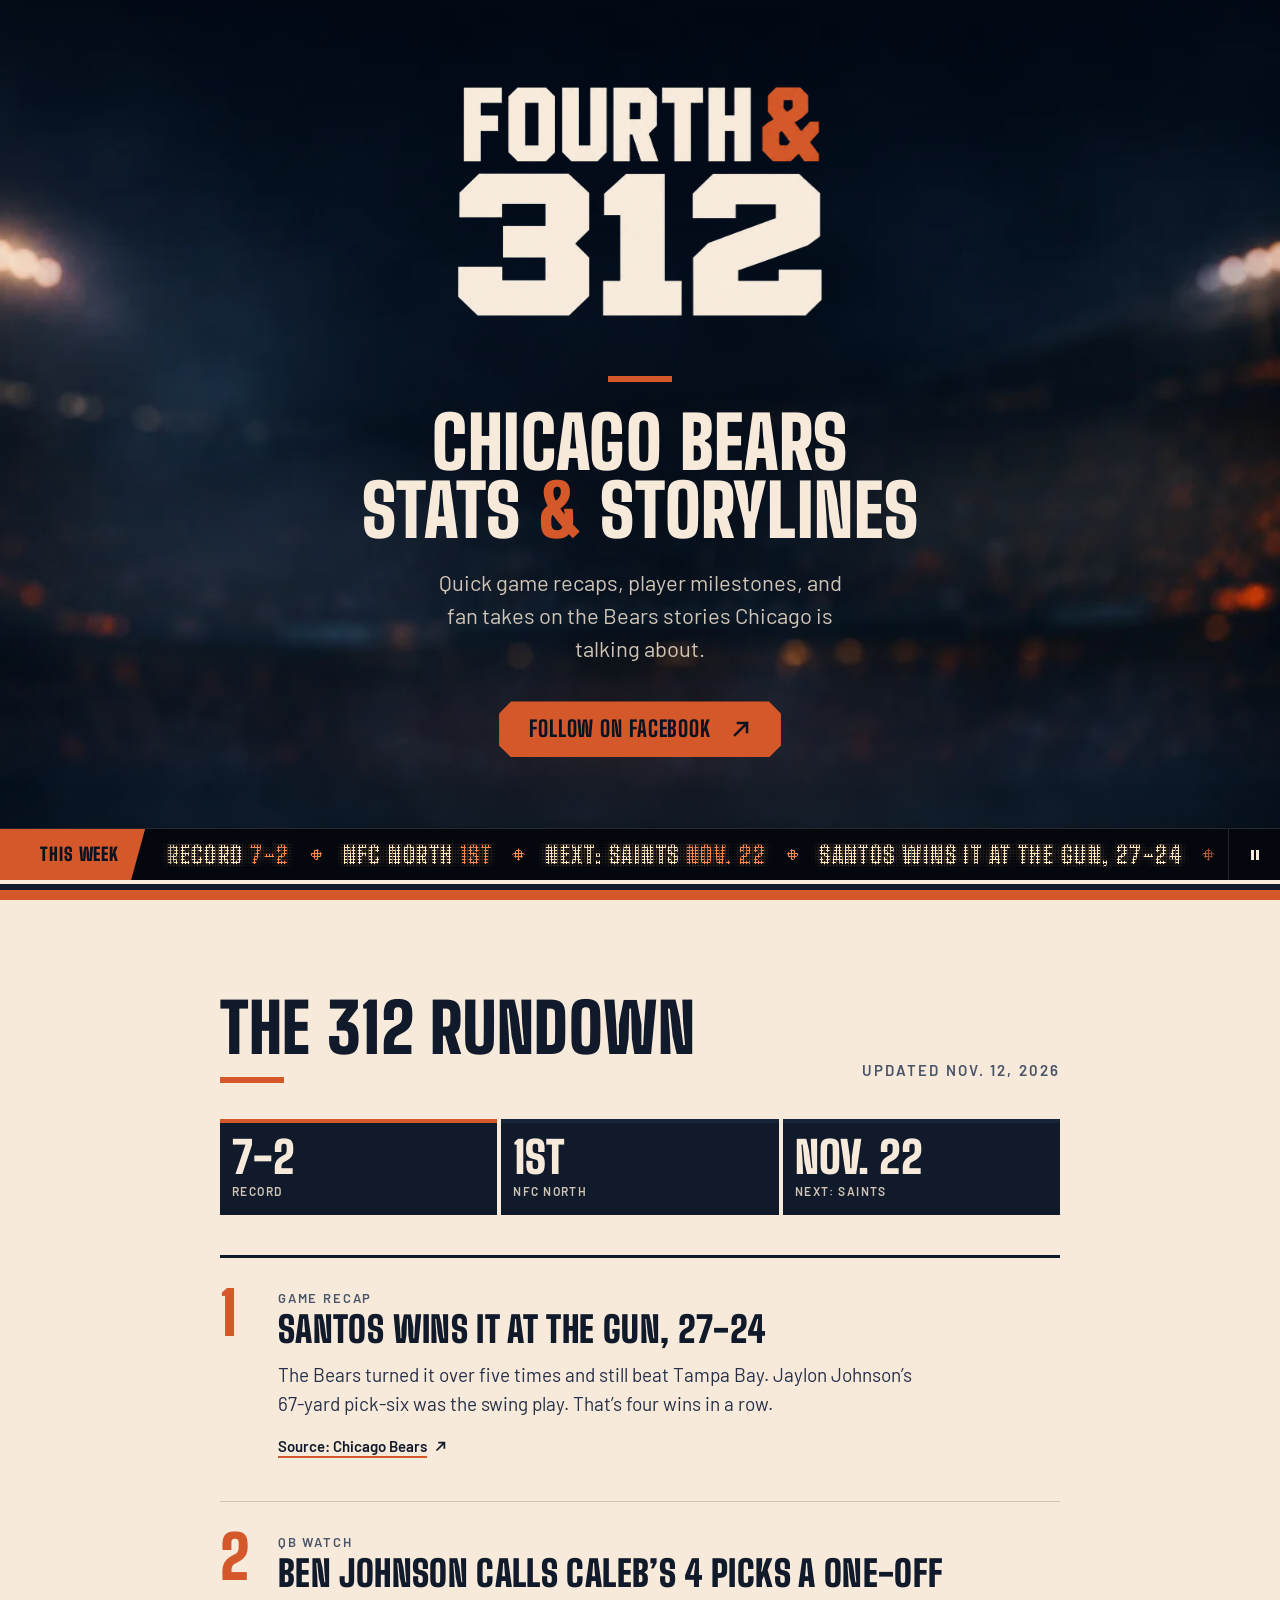
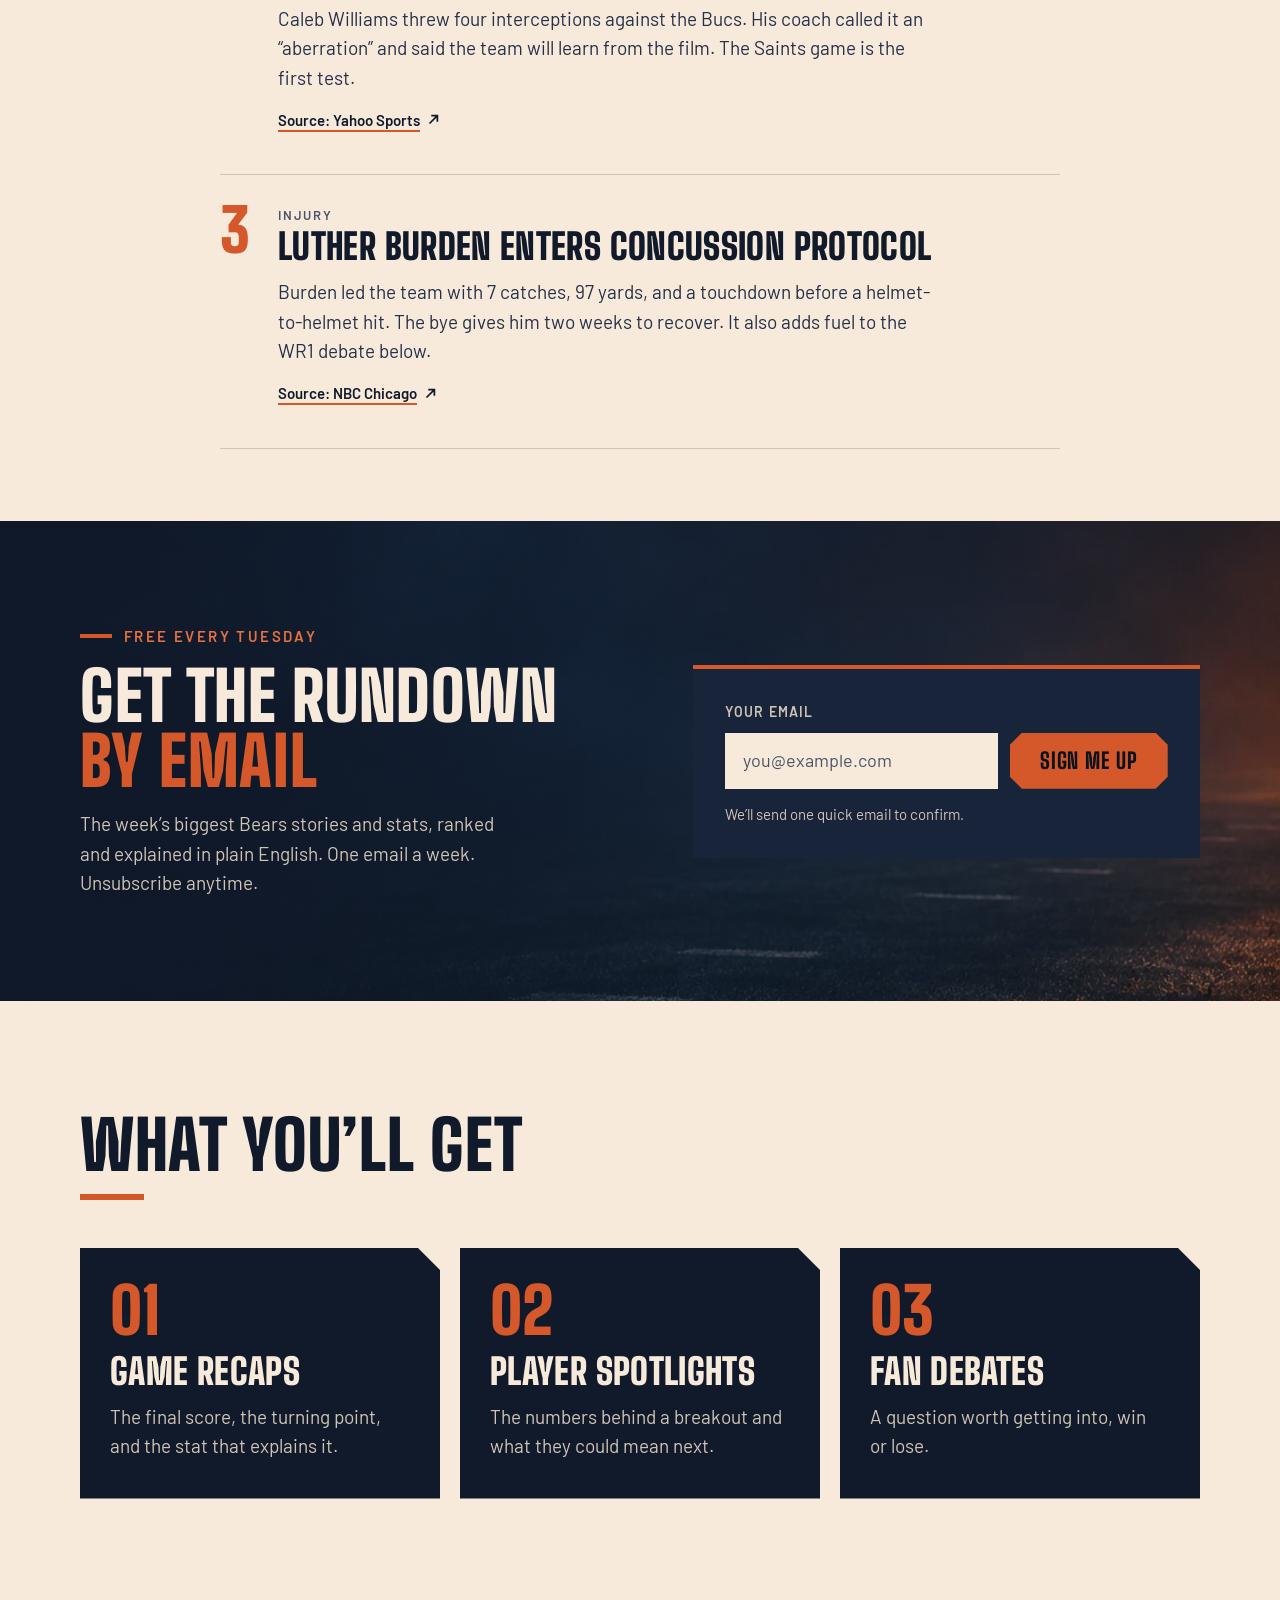
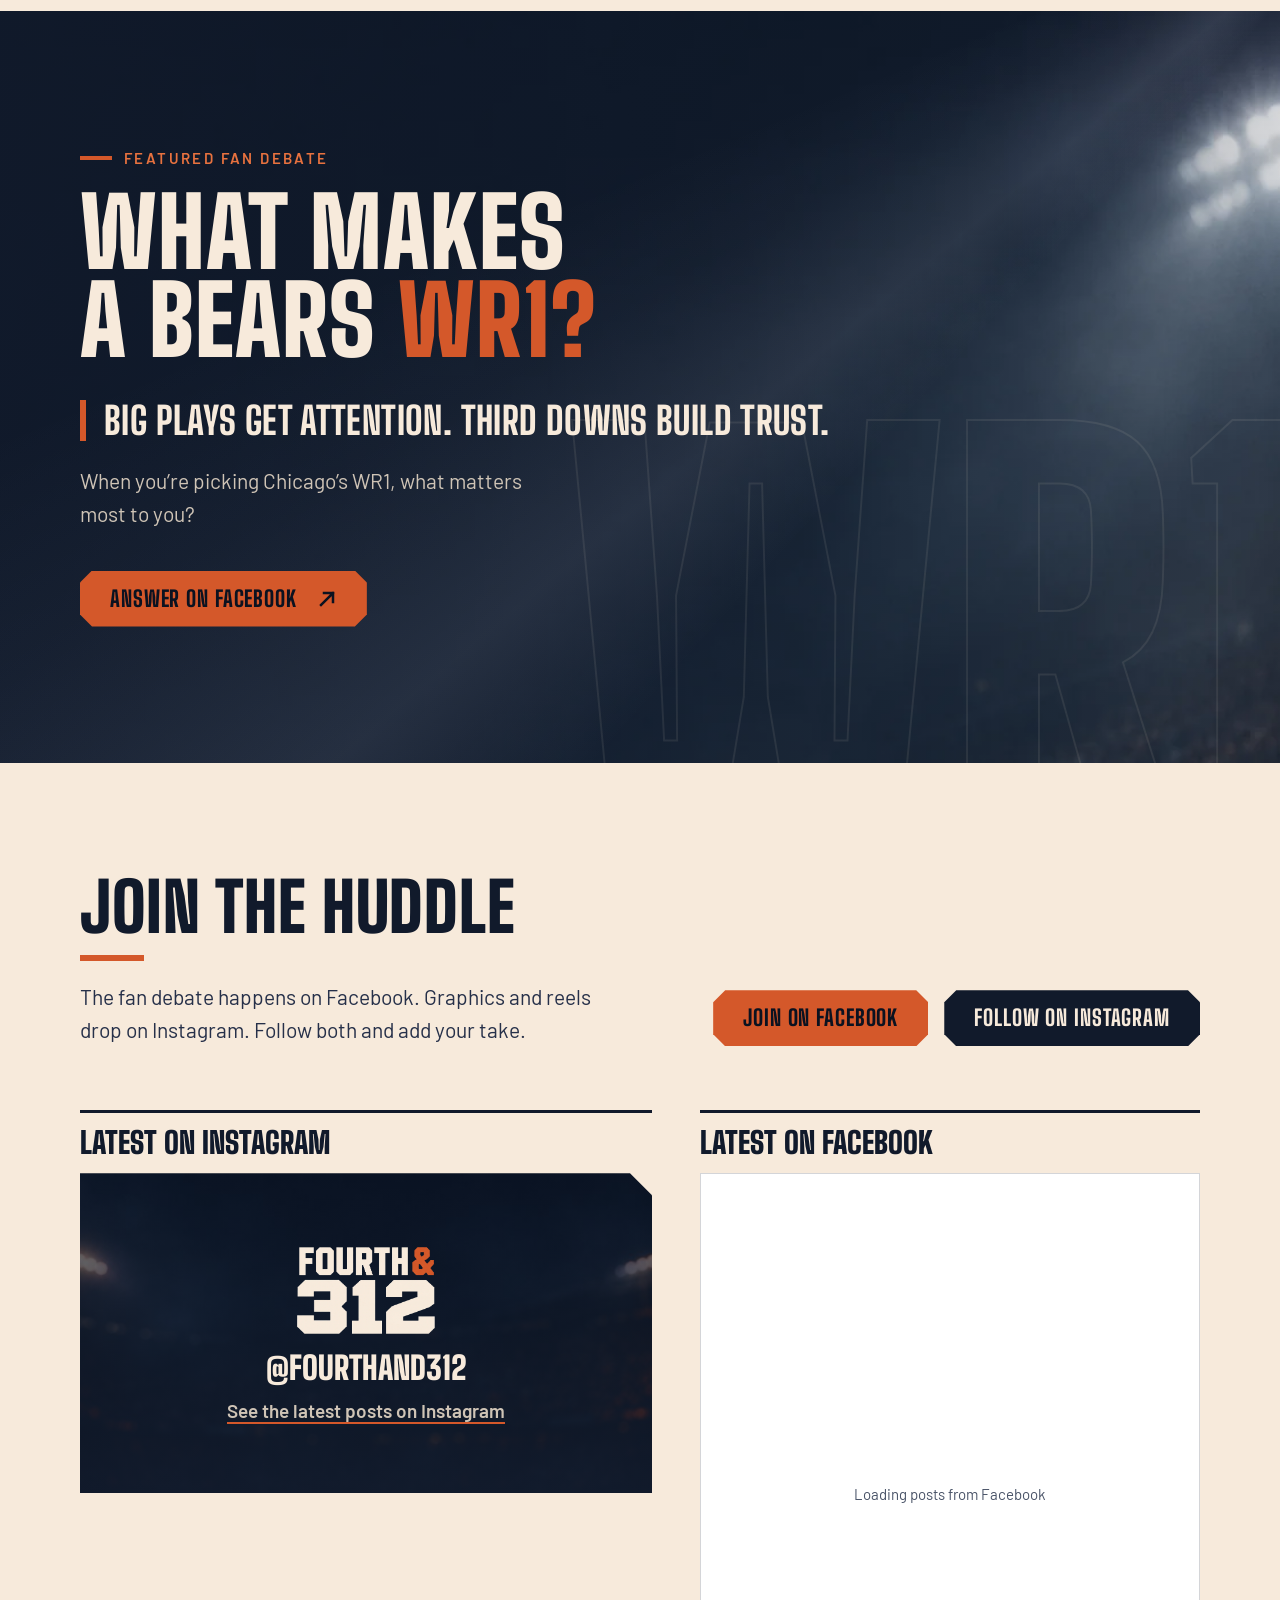
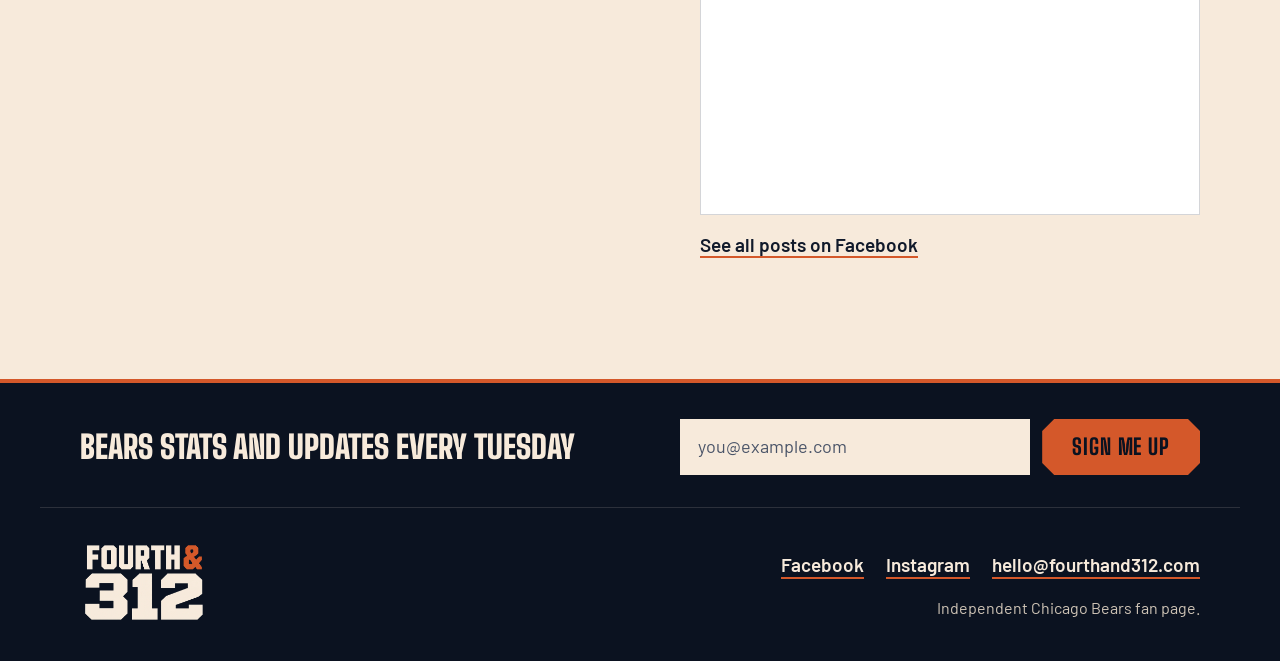
==== site/index.html @ c5ab58d0 "Connect both signup forms to the Kit form (10194527) Co-Authored-By: Claude Opus 5.5 <noreply@anthro" ====
<!doctype html>
<html lang="en">
<head>
  <meta charset="utf-8">
  <meta name="viewport" content="width=device-width, initial-scale=1">
  <title>Fourth &amp; 312 | Chicago Bears Stats &amp; Storylines</title>
  <meta name="description" content="Quick game recaps, player milestones, and fan takes on the Bears stories Chicago is talking about.">
  <link rel="canonical" href="https://fourthand312.com/">
  <meta name="theme-color" content="#111A2B">

  <!-- Open Graph -->
  <meta property="og:type" content="website">
  <meta property="og:site_name" content="Fourth &amp; 312">
  <meta property="og:locale" content="en_US">
  <meta property="og:url" content="https://fourthand312.com/">
  <meta property="og:title" content="Fourth &amp; 312 | Chicago Bears Stats &amp; Storylines">
  <meta property="og:description" content="Quick game recaps, player milestones, and fan takes on the Bears stories Chicago is talking about.">
  <meta property="og:image" content="https://fourthand312.com/assets/social-preview.jpg">
  <meta property="og:image:secure_url" content="https://fourthand312.com/assets/social-preview.jpg">
  <meta property="og:image:type" content="image/jpeg">
  <meta property="og:image:width" content="1200">
  <meta property="og:image:height" content="630">
  <meta property="og:image:alt" content="Fourth &amp; 312 logo above the headline Chicago Bears Stats &amp; Storylines, with the Chicago skyline and a lit stadium at night">

  <!-- Large social card -->
  <meta name="twitter:card" content="summary_large_image">
  <meta name="twitter:title" content="Fourth &amp; 312 | Chicago Bears Stats &amp; Storylines">
  <meta name="twitter:description" content="Quick game recaps, player milestones, and fan takes on the Bears stories Chicago is talking about.">
  <meta name="twitter:image" content="https://fourthand312.com/assets/social-preview.jpg">
  <meta name="twitter:image:alt" content="Fourth &amp; 312 logo above the headline Chicago Bears Stats &amp; Storylines, with the Chicago skyline and a lit stadium at night">

  <!-- Icons -->
  <link rel="icon" href="favicon.ico" sizes="16x16 32x32 48x48">
  <link rel="icon" type="image/png" sizes="32x32" href="assets/icons/icon-32.png">
  <link rel="icon" type="image/png" sizes="192x192" href="assets/icons/icon-192.png">
  <link rel="apple-touch-icon" sizes="180x180" href="assets/icons/icon-180.png">
  <link rel="manifest" href="site.webmanifest">

  <link rel="preload" href="assets/fonts/big-shoulders-display-latin-900-normal.woff2" as="font" type="font/woff2" crossorigin>
  <link rel="preload" href="assets/fonts/barlow-latin-400-normal.woff2" as="font" type="font/woff2" crossorigin>
  <link rel="preload" href="assets/bg/stadium-lights-1122.webp" as="image" type="image/webp" media="(min-aspect-ratio: 1/1)">
  <link rel="preload" href="assets/bg/stadium-lights-800.webp" as="image" type="image/webp" media="(max-aspect-ratio: 1/1)">
  <link rel="stylesheet" href="styles.css">
  <script src="site.js" defer></script>
</head>
<body>
  <a class="skip-link" href="#main">Skip to content</a>

  <main id="main">
    <!-- HERO -->
    <section class="hero" aria-labelledby="hero-title">
      <div class="hero__field" aria-hidden="true"></div>
      <div class="hero__haze" aria-hidden="true"></div>
      <div class="hero__inner">
        <picture class="hero__logo">
          <source srcset="assets/fourth-and-312-logo.webp" type="image/webp">
          <img src="assets/fourth-and-312-logo.png" width="1001" height="660" alt="Fourth &amp; 312" fetchpriority="high" decoding="async">
        </picture>

        <h1 id="hero-title" class="hero__title">
          <span class="line">Chicago Bears</span>
          <span class="line">Stats <span class="amp">&amp;</span> Storylines</span>
        </h1>
        <p class="hero__lede">Quick game recaps, player milestones, and fan takes on the Bears stories Chicago is talking about.</p>

        <div class="hero__actions">
          <a class="btn btn--primary" href="https://www.facebook.com/profile.php?id=61596199782213" target="_blank" rel="noopener noreferrer">
            Follow on Facebook<span class="sr-only"> (opens in a new tab)</span>
            <svg class="btn__icon" viewBox="0 0 20 20" aria-hidden="true" focusable="false"><path d="M7 4h9v9M16 4 4 16" fill="none" stroke="currentColor" stroke-width="2.5" stroke-linecap="square"/></svg>
          </a>
        </div>
      </div>

      <!-- Ribbon board: site.js fills it from the Rundown below, so it updates itself each week -->
      <div class="ribbon" hidden>
        <a class="ribbon__tag" href="#rundown">This week</a>
        <div class="ribbon__viewport" aria-hidden="true"><div class="ribbon__track"></div></div>
        <button class="ribbon__toggle" type="button" aria-pressed="false">
          <span class="sr-only">Pause the ticker</span>
          <svg class="ribbon__icon ribbon__icon--pause" viewBox="0 0 16 16" aria-hidden="true" focusable="false"><path d="M4 3h3v10H4zM9 3h3v10H9z" fill="currentColor"/></svg>
          <svg class="ribbon__icon ribbon__icon--play" viewBox="0 0 16 16" aria-hidden="true" focusable="false"><path d="M4 2.5v11l9-5.5z" fill="currentColor"/></svg>
        </button>
      </div>
      <div class="stripes" aria-hidden="true"><span></span><span></span><span></span></div>
    </section>

    <!-- THE 312 RUNDOWN: replaced weekly between these markers. Format and rules: RUNDOWN.md -->
    <!-- RUNDOWN:START -->
    <section class="rundown" id="rundown" aria-labelledby="rundown-title">
      <div class="wrap rundown__inner">
        <div class="rundown__head">
          <h2 id="rundown-title" class="section-title">The 312 Rundown</h2>
          <p class="rundown__date">Updated <time datetime="2026-11-12">Nov. 12, 2026</time></p>
        </div>

        <ul class="scoreboard" role="list" aria-label="Where the Bears stand">
          <li><span class="scoreboard__label">Record</span><span class="scoreboard__value">7-2</span></li>
          <li><span class="scoreboard__label">NFC North</span><span class="scoreboard__value">1st</span></li>
          <li><span class="scoreboard__label">Next: Saints</span><span class="scoreboard__value">Nov. 22</span></li>
        </ul>

        <ol class="stories" role="list">
          <li class="story">
            <p class="story__tag">Game recap</p>
            <h3 class="story__title">Santos wins it at the gun, 27-24</h3>
            <p class="story__text">The Bears turned it over five times and still beat Tampa Bay. Jaylon Johnson’s 67-yard pick-six was the swing play. That’s four wins in a row.</p>
            <a class="story__source" href="https://www.chicagobears.com/news/bears-hold-off-late-rally-to-edge-buccaneers-extend-winning-streak-to-four-game-recap" target="_blank" rel="noopener noreferrer">Source: Chicago Bears<span class="sr-only"> (opens in a new tab)</span><svg viewBox="0 0 16 16" aria-hidden="true" focusable="false"><path d="M6 3h7v7M13 3 4 12" fill="none" stroke="currentColor" stroke-width="2"/></svg></a>
          </li>
          <li class="story">
            <p class="story__tag">QB watch</p>
            <h3 class="story__title">Ben Johnson calls Caleb’s 4 picks a one-off</h3>
            <p class="story__text">Caleb Williams threw four interceptions against the Bucs. His coach called it an “aberration” and said the team will learn from the film. The Saints game is the first test.</p>
            <a class="story__source" href="https://sports.yahoo.com/articles/ben-johnson-simple-explanation-caleb-230004678.html" target="_blank" rel="noopener noreferrer">Source: Yahoo Sports<span class="sr-only"> (opens in a new tab)</span><svg viewBox="0 0 16 16" aria-hidden="true" focusable="false"><path d="M6 3h7v7M13 3 4 12" fill="none" stroke="currentColor" stroke-width="2"/></svg></a>
          </li>
          <li class="story">
            <p class="story__tag">Injury</p>
            <h3 class="story__title">Luther Burden enters concussion protocol</h3>
            <p class="story__text">Burden led the team with 7 catches, 97 yards, and a touchdown before a helmet-to-helmet hit. The bye gives him two weeks to recover. It also adds fuel to the WR1 debate below.</p>
            <a class="story__source" href="https://www.nbcchicago.com/news/local/luther-burden-injured-on-brutal-hit-in-sundays-bears-vs-buccaneers-game/4014081/" target="_blank" rel="noopener noreferrer">Source: NBC Chicago<span class="sr-only"> (opens in a new tab)</span><svg viewBox="0 0 16 16" aria-hidden="true" focusable="false"><path d="M6 3h7v7M13 3 4 12" fill="none" stroke="currentColor" stroke-width="2"/></svg></a>
          </li>
        </ol>
      </div>
    </section>
    <!-- RUNDOWN:END -->

    <!-- EMAIL SIGNUP -->
    <section class="signup" id="signup" aria-labelledby="signup-title">
      <div class="wrap signup__inner">
        <div class="signup__copy">
          <p class="eyebrow">Free every Tuesday</p>
          <h2 id="signup-title" class="signup__title">Get the Rundown <span class="accent">by email</span></h2>
          <p class="signup__text">The week’s biggest Bears stories and stats, ranked and explained in plain English. One email a week. Unsubscribe anytime.</p>
        </div>
        <div class="signup__form" id="signup-form">
          <!-- Posts to the Kit form. Kit sends a confirm email, then sends people to /thanks/. -->
          <form class="signup-form" action="https://app.kit.com/forms/10194527/subscriptions" method="post">
            <label class="signup-form__label" for="signup-email">Your email</label>
            <div class="signup-form__row">
              <input class="signup-form__input" id="signup-email" type="email" name="email_address" autocomplete="email" placeholder="you@example.com" required>
              <button class="btn signup-form__btn" type="submit">Sign me up</button>
            </div>
            <p class="signup-form__note">We’ll send one quick email to confirm.</p>
          </form>
        </div>
      </div>
    </section>

    <!-- WHAT YOU'LL GET -->
    <section class="coverage" aria-labelledby="coverage-title">
      <div class="wrap">
        <h2 id="coverage-title" class="section-title">What you’ll get</h2>

        <ol class="cards" role="list">
          <li class="card">
            <span class="card__num" aria-hidden="true">01</span>
            <h3 class="card__title">Game recaps</h3>
            <p class="card__text">The final score, the turning point, and the stat that explains it.</p>
          </li>
          <li class="card">
            <span class="card__num" aria-hidden="true">02</span>
            <h3 class="card__title">Player spotlights</h3>
            <p class="card__text">The numbers behind a breakout and what they could mean next.</p>
          </li>
          <li class="card">
            <span class="card__num" aria-hidden="true">03</span>
            <h3 class="card__title">Fan debates</h3>
            <p class="card__text">A question worth getting into, win or lose.</p>
          </li>
        </ol>
      </div>
    </section>

    <!-- FEATURED FAN DEBATE -->
    <section class="debate" id="debate" aria-labelledby="debate-title">
      <span class="debate__ghost" aria-hidden="true">WR1</span>
      <div class="wrap debate__inner">
        <p class="eyebrow">Featured fan debate</p>
        <h2 id="debate-title" class="debate__title">What makes a Bears <span class="accent">WR1?</span></h2>
        <p class="debate__lead">Big plays get attention. Third downs build trust.</p>
        <p class="debate__question">When you’re picking Chicago’s WR1, what matters most to you?</p>
        <div class="debate__actions">
          <a class="btn btn--primary" href="https://www.facebook.com/profile.php?id=61596199782213" target="_blank" rel="noopener noreferrer">
            Answer on Facebook<span class="sr-only"> (opens in a new tab)</span>
            <svg class="btn__icon" viewBox="0 0 20 20" aria-hidden="true" focusable="false"><path d="M7 4h9v9M16 4 4 16" fill="none" stroke="currentColor" stroke-width="2.5" stroke-linecap="square"/></svg>
          </a>
        </div>
      </div>
    </section>

    <!-- JOIN THE HUDDLE: live Facebook and Instagram posts -->
    <section class="huddle" id="huddle" aria-labelledby="huddle-title">
      <div class="wrap">
        <div class="huddle__head">
          <h2 id="huddle-title" class="section-title">Join the huddle</h2>
          <p class="huddle__text">The fan debate happens on Facebook. Graphics and reels drop on Instagram. Follow both and add your take.</p>
          <div class="huddle__actions">
            <a class="btn btn--primary" href="https://www.facebook.com/profile.php?id=61596199782213" target="_blank" rel="noopener noreferrer">Join on Facebook<span class="sr-only"> (opens in a new tab)</span></a>
            <a class="btn btn--navy" href="https://www.instagram.com/fourthand312/" target="_blank" rel="noopener noreferrer">Follow on Instagram<span class="sr-only"> (opens in a new tab)</span></a>
          </div>
        </div>

        <div class="huddle__feeds">
          <div class="feed feed--ig">
            <h3 class="feed__title">Latest on Instagram</h3>
            <!-- To show posts: paste the Behold JSON feed URL into data-feed (behold.so, free plan) -->
            <div class="ig" data-feed="">
              <ul class="ig__grid" role="list" hidden></ul>
              <a class="ig__fallback" href="https://www.instagram.com/fourthand312/" target="_blank" rel="noopener noreferrer">
                <picture>
                  <source srcset="assets/fourth-and-312-logo.webp" type="image/webp">
                  <img src="assets/fourth-and-312-logo.png" width="1001" height="660" alt="" loading="lazy" decoding="async">
                </picture>
                <span class="ig__handle">@fourthand312</span>
                <span class="ig__cta">See the latest posts on Instagram<span class="sr-only"> (opens in a new tab)</span></span>
              </a>
            </div>
          </div>

          <div class="feed feed--fb">
            <h3 class="feed__title">Latest on Facebook</h3>
            <div class="fb" data-page="https://www.facebook.com/profile.php?id=61596199782213"></div>
            <a class="feed__link" href="https://www.facebook.com/profile.php?id=61596199782213" target="_blank" rel="noopener noreferrer">See all posts on Facebook<span class="sr-only"> (opens in a new tab)</span></a>
          </div>
        </div>
      </div>
    </section>
  </main>

  <footer class="footer">
    <!-- Second signup for people who read to the end. Same Kit form as the one under the Rundown. -->
    <div class="wrap footer__signup">
      <p class="footer__signup-title" id="footer-signup-title">Bears stats and updates every Tuesday</p>
      <div class="footer__form">
        <form class="signup-form" action="https://app.kit.com/forms/10194527/subscriptions" method="post" aria-labelledby="footer-signup-title">
          <label class="sr-only" for="footer-email">Your email</label>
          <div class="signup-form__row">
            <input class="signup-form__input" id="footer-email" type="email" name="email_address" autocomplete="email" placeholder="you@example.com" required>
            <button class="btn signup-form__btn" type="submit">Sign me up</button>
          </div>
        </form>
      </div>
    </div>
    <div class="wrap footer__inner">
      <picture class="footer__logo">
        <source srcset="assets/fourth-and-312-logo.webp" type="image/webp">
        <img src="assets/fourth-and-312-logo.png" width="1001" height="660" alt="Fourth &amp; 312" loading="lazy" decoding="async">
      </picture>
      <div class="footer__meta">
        <ul class="footer__links" role="list" aria-label="Find Fourth &amp; 312">
          <li><a href="https://www.facebook.com/profile.php?id=61596199782213" target="_blank" rel="noopener noreferrer">Facebook<span class="sr-only"> (opens in a new tab)</span></a></li>
          <li><a href="https://www.instagram.com/fourthand312/" target="_blank" rel="noopener noreferrer">Instagram<span class="sr-only"> (opens in a new tab)</span></a></li>
          <li><a href="mailto:hello@fourthand312.com">hello@fourthand312.com</a></li>
        </ul>
        <p class="footer__text">Independent Chicago Bears fan page.</p>
      </div>
    </div>
  </footer>
</body>
</html>
---- site/styles.css ----
/* Fourth & 312 | Chicago Bears Stats & Storylines
   Palette sampled from the logo artwork:
   navy #111A2B · cream #F7EADB · burnt orange #D4582A */

/* ---------- Fonts (self-hosted, SIL Open Font License) ---------- */
@font-face {
  font-family: "Big Shoulders Display";
  src: url("assets/fonts/big-shoulders-display-latin-800-normal.woff2") format("woff2");
  font-weight: 800;
  font-style: normal;
  font-display: swap;
}
@font-face {
  font-family: "Big Shoulders Display";
  src: url("assets/fonts/big-shoulders-display-latin-900-normal.woff2") format("woff2");
  font-weight: 900;
  font-style: normal;
  font-display: swap;
}
@font-face {
  font-family: "Barlow";
  src: url("assets/fonts/barlow-latin-400-normal.woff2") format("woff2");
  font-weight: 400;
  font-style: normal;
  font-display: swap;
}
@font-face {
  font-family: "Barlow";
  src: url("assets/fonts/barlow-latin-600-normal.woff2") format("woff2");
  font-weight: 600;
  font-style: normal;
  font-display: swap;
}

/* ---------- Tokens ---------- */
:root {
  --navy: #111A2B;
  --navy-deep: #0B1220;
  --navy-raised: #18243A;
  --cream: #F7EADB;
  --cream-muted: #CFC4B6;
  --orange: #D4582A;
  --orange-hover: #E2662F;
  --orange-text: #E8723F; /* brighter tint for small text on navy (AA contrast) */
  --orange-deep: #A94418; /* darker shade for hover text on cream */
  --cream-deep: #EEDDC8;
  --navy-soft: #4A5468;   /* small labels on cream */
  --navy-text: #263049;   /* body text on cream */
  --rule: rgba(17, 26, 43, 0.18);
  --night: #030914;       /* sky in the stadium photo */

  --display: "Big Shoulders Display", "Arial Narrow", "Roboto Condensed", Impact, sans-serif;
  --body: "Barlow", "Helvetica Neue", Arial, sans-serif;

  --gutter: clamp(20px, 5vw, 40px);
  --max: 1120px;
  --chamfer: 12px;
}

/* ---------- Base ---------- */
*,
*::before,
*::after { box-sizing: border-box; }

html {
  -webkit-text-size-adjust: 100%;
  text-size-adjust: 100%;
}

@media (prefers-reduced-motion: no-preference) {
  html { scroll-behavior: smooth; }
}

body {
  margin: 0;
  background: var(--navy);
  color: var(--cream);
  font-family: var(--body);
  font-size: clamp(1.0625rem, 1rem + 0.3vw, 1.1875rem);
  line-height: 1.55;
  -webkit-font-smoothing: antialiased;
  -moz-osx-font-smoothing: grayscale;
  overflow-x: hidden;
}

img { display: block; max-width: 100%; height: auto; }

[hidden] { display: none !important; }

h1, h2, h3, p { margin: 0; }

.wrap {
  width: 100%;
  max-width: calc(var(--max) + var(--gutter) * 2);
  margin-inline: auto;
  padding-inline: var(--gutter);
}

.skip-link {
  position: absolute;
  left: 12px;
  top: -100px;
  z-index: 10;
  padding: 12px 16px;
  background: var(--cream);
  color: var(--navy);
  font-weight: 600;
  text-decoration: none;
}
.skip-link:focus { top: 12px; }

:focus-visible {
  outline: 3px solid var(--cream);
  outline-offset: 4px;
}

/* ---------- Hero: night game under the lights ---------- */
.hero {
  position: relative;
  isolation: isolate;
  overflow: hidden;
  display: flex;
  flex-direction: column;
  min-height: 100vh;
  min-height: 100svh;
  padding-top: clamp(32px, min(8vw, 7vh), 96px);
  background: var(--night);
}

/* Stadium photo. Wide screens fill the frame; tall phone screens show the
   whole width so both light towers stay in view, with night sky above. */
.hero__field {
  position: absolute;
  inset: 0;
  z-index: -2;
  background-color: var(--night);
  background-image: url("assets/bg/stadium-lights-1122.jpg");
  background-image: image-set(url("assets/bg/stadium-lights-1122.webp") type("image/webp"), url("assets/bg/stadium-lights-1122.jpg") type("image/jpeg"));
  background-repeat: no-repeat;
  background-size: cover;
  background-position: 50% 80%;
}

/* Darkens the middle and the edges so the headline always reads */
.hero__field::after {
  content: "";
  position: absolute;
  inset: 0;
  background:
    radial-gradient(ellipse 52% 46% at 50% 44%, rgba(3, 8, 18, 0.62), transparent 72%),
    linear-gradient(180deg, rgba(3, 8, 18, 0.55) 0%, transparent 28%, transparent 72%, rgba(3, 8, 18, 0.65) 100%);
}

@media (max-aspect-ratio: 1/1) {
  .hero__field {
    background-image: url("assets/bg/stadium-lights-800.jpg");
    background-image: image-set(url("assets/bg/stadium-lights-800.webp") type("image/webp"), url("assets/bg/stadium-lights-800.jpg") type("image/jpeg"));
    background-size: 100% auto;
    background-position: 50% 100%;
  }
}

/* Haze drifting through the lights */
.hero__haze {
  position: absolute;
  inset: 0 -25%;
  z-index: -1;
  pointer-events: none;
  background:
    radial-gradient(ellipse 30% 22% at 28% 62%, rgba(140, 165, 210, 0.13), transparent 70%),
    radial-gradient(ellipse 26% 18% at 72% 56%, rgba(247, 234, 219, 0.08), transparent 70%),
    radial-gradient(ellipse 34% 20% at 50% 82%, rgba(212, 88, 42, 0.10), transparent 70%);
}

.hero__inner {
  flex: 1 0 auto;
  display: flex;
  flex-direction: column;
  align-items: center;
  justify-content: center;
  text-align: center;
  max-width: calc(880px + var(--gutter) * 2);
  margin-inline: auto;
  padding-inline: var(--gutter);
  padding-bottom: clamp(36px, min(9vw, 7vh), 112px);
}

.hero__logo {
  display: block;
  /* shrinks on short screens so the ribbon board stays in the first view */
  width: min(100%, 520px, 44vh);
}
.hero__logo img { width: 100%; }

.hero__title {
  margin-top: clamp(28px, 5vw, 44px);
  font-family: var(--display);
  font-weight: 900;
  /* sized so "Stats & Storylines" holds one line down to 320px screens */
  font-size: clamp(2rem, 9.6vw, 4.5rem);
  line-height: 0.95;
  letter-spacing: 0.01em;
  text-transform: uppercase;
}
.hero__title .line { display: block; }

/* Short orange marker above the headline */
.hero__title::before {
  content: "";
  display: block;
  width: 64px;
  height: 6px;
  margin: 0 auto clamp(18px, 3vw, 26px);
  background: var(--orange);
}

.amp { color: var(--orange); }

.hero__lede {
  max-width: 34ch;
  margin-top: clamp(16px, 2.5vw, 22px);
  color: var(--cream-muted);
  font-size: clamp(1.125rem, 1.02rem + 0.5vw, 1.375rem);
  line-height: 1.5;
}

.hero__actions {
  margin-top: clamp(28px, 4vw, 36px);
}

/* ---------- Button (chamfered like the logo letterforms) ---------- */
.btn {
  position: relative;
  isolation: isolate;
  display: inline-flex;
  align-items: center;
  justify-content: center;
  gap: 10px;
  min-height: 56px;
  padding: 14px 30px;
  color: var(--navy-deep);
  font-family: var(--display);
  font-weight: 800;
  font-size: 1.375rem;
  line-height: 1;
  letter-spacing: 0.04em;
  text-transform: uppercase;
  text-decoration: none;
  transition: transform 0.15s ease;
}

.btn::before {
  content: "";
  position: absolute;
  inset: 0;
  z-index: -1;
  background: var(--orange);
  clip-path: polygon(
    var(--chamfer) 0, calc(100% - var(--chamfer)) 0,
    100% var(--chamfer), 100% calc(100% - var(--chamfer)),
    calc(100% - var(--chamfer)) 100%, var(--chamfer) 100%,
    0 calc(100% - var(--chamfer)), 0 var(--chamfer)
  );
  transition: background-color 0.15s ease;
}

.btn:hover::before { background: var(--orange-hover); }
.btn:hover { transform: translateY(-2px); }
.btn:active { transform: translateY(0); }

.btn__icon {
  width: 20px;
  height: 20px;
  flex: none;
}

/* Navy button for light backgrounds */
.btn--navy { color: var(--cream); }
.btn--navy::before { background: var(--navy); }
.btn--navy:hover::before { background: var(--navy-raised); }

@media (prefers-reduced-motion: reduce) {
  .btn, .btn::before { transition: none; }
  .btn:hover { transform: none; }
}

/* Sleeve stripes between hero and the cream section */
.stripes { display: flex; flex-direction: column; }
.stripes span { display: block; }
.stripes span:nth-child(1) { height: 4px; background: var(--cream); }
.stripes span:nth-child(2) { height: 6px; background: var(--navy); }
.stripes span:nth-child(3) { height: 10px; background: var(--orange); }

/* ---------- Ribbon board (the LED strip along a stadium's upper deck) ---------- */
.ribbon {
  display: flex;
  align-items: stretch;
  height: 52px;
  background: #04070e;
  border-top: 1px solid rgba(247, 234, 219, 0.14);
}

.ribbon__tag {
  flex: none;
  display: flex;
  align-items: center;
  padding: 0 26px 0 var(--gutter);
  background: var(--orange);
  color: var(--navy-deep);
  font-family: var(--display);
  font-weight: 900;
  font-size: 1.125rem;
  letter-spacing: 0.05em;
  text-transform: uppercase;
  text-decoration: none;
  white-space: nowrap;
  clip-path: polygon(0 0, 100% 0, calc(100% - 14px) 100%, 0 100%);
}
.ribbon__tag:hover { background: var(--orange-hover); }
.ribbon__tag:focus-visible { outline-offset: -4px; outline-color: var(--navy-deep); }

.ribbon__viewport {
  flex: 1 1 auto;
  min-width: 0;
  display: flex;
  align-items: center;
  overflow: hidden;
  -webkit-mask-image: linear-gradient(90deg, transparent, #000 3%, #000 97%, transparent);
  mask-image: linear-gradient(90deg, transparent, #000 3%, #000 97%, transparent);
}

/* Dot pattern makes the type read like LED bulbs */
.ribbon__track {
  display: flex;
  align-items: center;
  width: max-content;
  -webkit-mask-image: radial-gradient(circle, #000 1.15px, transparent 1.45px);
  mask-image: radial-gradient(circle, #000 1.15px, transparent 1.45px);
  -webkit-mask-size: 3px 3px;
  mask-size: 3px 3px;
}

.ribbon__item {
  padding: 0 22px;
  color: #FFE7C2;
  font-family: var(--display);
  font-weight: 900;
  font-size: 1.5rem;
  line-height: 1;
  letter-spacing: 0.06em;
  text-transform: uppercase;
  white-space: nowrap;
  text-shadow: 0 0 10px rgba(255, 190, 120, 0.55);
}
.ribbon__item b { color: #FF8A4C; font-weight: 900; }

.ribbon__sep {
  flex: none;
  width: 9px;
  height: 9px;
  background: #FF8A4C;
  transform: rotate(45deg);
}

.ribbon__toggle {
  flex: none;
  display: grid;
  place-items: center;
  width: 52px;
  padding: 0;
  border: 0;
  border-left: 1px solid rgba(247, 234, 219, 0.14);
  background: transparent;
  color: var(--cream);
  cursor: pointer;
}
.ribbon__toggle:hover { color: var(--orange-text); }
.ribbon__toggle:focus-visible { outline-offset: -4px; }
.ribbon__icon { width: 16px; height: 16px; }
.ribbon__icon--play,
.ribbon.is-paused .ribbon__icon--pause { display: none; }
.ribbon.is-paused .ribbon__icon--play { display: block; }

/* ---------- The 312 Rundown (weekly) ---------- */
.rundown {
  background: var(--cream);
  color: var(--navy);
  padding-block: clamp(48px, 8vw, 96px) clamp(40px, 6vw, 72px);
}

.rundown__head {
  display: flex;
  flex-wrap: wrap;
  align-items: flex-end;
  justify-content: space-between;
  gap: 8px 24px;
}

.rundown__date {
  color: var(--navy-soft);
  font-weight: 600;
  font-size: 0.9375rem;
  letter-spacing: 0.14em;
  text-transform: uppercase;
}

/* Scoreboard strip */
.scoreboard {
  display: grid;
  grid-template-columns: repeat(3, minmax(0, 1fr));
  gap: 4px;
  margin: clamp(24px, 4vw, 36px) 0 0;
  padding: 0;
  list-style: none;
}

.scoreboard li {
  display: flex;
  flex-direction: column-reverse;
  justify-content: flex-end;
  gap: 6px;
  padding: 14px 12px 16px;
  background: var(--navy);
  color: var(--cream);
}

.scoreboard li:first-child { border-top: 4px solid var(--orange); }
.scoreboard li:not(:first-child) { border-top: 4px solid var(--navy-raised); }

.scoreboard__label {
  color: var(--cream-muted);
  font-weight: 600;
  font-size: 0.75rem;
  line-height: 1.2;
  letter-spacing: 0.12em;
  text-transform: uppercase;
}

.scoreboard__value {
  font-family: var(--display);
  font-weight: 900;
  font-size: clamp(1.75rem, 1.3rem + 2vw, 2.75rem);
  line-height: 0.95;
  text-transform: uppercase;
}

/* Stories */
.stories {
  margin: clamp(28px, 4vw, 40px) 0 0;
  padding: 0;
  list-style: none;
  counter-reset: story;
  border-top: 3px solid var(--navy);
}

.story {
  display: grid;
  grid-template-columns: auto 1fr;
  gap: 4px 18px;
  padding: 24px 0 26px;
  border-bottom: 1px solid var(--rule);
  counter-increment: story;
}

.story::before {
  content: counter(story);
  grid-row: 1 / span 4;
  min-width: 1ch;
  color: var(--orange);
  font-family: var(--display);
  font-weight: 900;
  font-size: clamp(2.75rem, 2.2rem + 2vw, 3.75rem);
  line-height: 0.85;
}

.story__tag {
  color: var(--navy-soft);
  font-weight: 600;
  font-size: 0.8125rem;
  letter-spacing: 0.14em;
  text-transform: uppercase;
}

.story__title {
  font-family: var(--display);
  font-weight: 900;
  font-size: clamp(1.625rem, 1.35rem + 1.2vw, 2.25rem);
  line-height: 1;
  letter-spacing: 0.01em;
  text-transform: uppercase;
  text-wrap: balance;
}

.story__text {
  margin-top: 8px;
  max-width: 60ch;
  color: var(--navy-text);
  text-wrap: pretty;
}

.story__source {
  justify-self: start;
  display: inline-flex;
  align-items: center;
  gap: 6px;
  min-height: 44px;
  margin-top: 2px;
  color: var(--navy);
  font-weight: 600;
  font-size: 0.9375rem;
  text-decoration: underline;
  text-decoration-color: var(--orange);
  text-decoration-thickness: 2px;
  text-underline-offset: 4px;
}

.story__source:hover { color: var(--orange-deep); }
.story__source:focus-visible { outline-color: var(--navy); }
.story__source svg { width: 14px; height: 14px; flex: none; }

.sr-only {
  position: absolute;
  width: 1px;
  height: 1px;
  margin: -1px;
  padding: 0;
  overflow: hidden;
  clip: rect(0 0 0 0);
  white-space: nowrap;
  border: 0;
}

@media (min-width: 820px) {
  .rundown__inner { max-width: 920px; }
  .story { gap: 4px 28px; padding: 30px 0 32px; }
}

/* ---------- Email signup ---------- */
.signup {
  background-color: var(--navy);
  background-image:
    linear-gradient(90deg, rgba(17, 26, 43, 0.9) 0%, rgba(17, 26, 43, 0.55) 60%, rgba(17, 26, 43, 0.2) 100%),
    url("assets/bg/field-fog-1122.jpg");
  background-image:
    linear-gradient(90deg, rgba(17, 26, 43, 0.9) 0%, rgba(17, 26, 43, 0.55) 60%, rgba(17, 26, 43, 0.2) 100%),
    image-set(url("assets/bg/field-fog-1122.webp") type("image/webp"), url("assets/bg/field-fog-1122.jpg") type("image/jpeg"));
  background-repeat: no-repeat;
  background-size: cover;
  background-position: 50% 75%;
  color: var(--cream);
  padding-block: clamp(56px, 9vw, 104px);
}

.signup__inner {
  display: grid;
  gap: 28px;
}

.signup__title {
  margin-top: 16px;
  font-family: var(--display);
  font-weight: 900;
  font-size: clamp(2.5rem, 1.8rem + 3.2vw, 4.25rem);
  line-height: 0.95;
  letter-spacing: 0.01em;
  text-transform: uppercase;
  text-wrap: balance;
}

.signup__text {
  max-width: 40ch;
  margin-top: 16px;
  color: var(--cream-muted);
  text-wrap: pretty;
}

.signup__form {
  min-width: 0;
  padding: 24px;
  background: var(--navy-raised);
  border-top: 4px solid var(--orange);
}

.signup__form { container-type: inline-size; }

/* Native form that posts straight to Kit. No third-party scripts. */
.signup-form__label {
  display: block;
  margin-bottom: 10px;
  color: var(--cream-muted);
  font-size: 0.875rem;
  font-weight: 600;
  letter-spacing: 0.08em;
  text-transform: uppercase;
}

.signup-form__row {
  display: grid;
  gap: 12px;
}

.signup-form__input {
  width: 100%;
  min-width: 0;
  min-height: 56px;
  padding: 0 16px;
  border: 2px solid var(--cream);
  border-radius: 0;
  background: var(--cream);
  color: var(--navy-deep);
  font: inherit;
  font-size: 1.125rem;
}
.signup-form__input::placeholder { color: var(--navy-soft); opacity: 1; }
.signup-form__input:focus-visible { border-color: var(--orange); outline-offset: 3px; }

.signup-form__btn {
  width: 100%;
  border: 0;
  background: none;
  cursor: pointer;
}

.signup-form__note {
  margin-top: 14px;
  color: var(--cream-muted);
  font-size: 0.9375rem;
}

@container (min-width: 440px) {
  .signup-form__row { grid-template-columns: 1fr auto; }
  .signup-form__btn { width: auto; }
}

@media (min-width: 820px) {
  .signup__inner {
    grid-template-columns: 1.1fr 1fr;
    align-items: center;
    gap: 56px;
  }
  .signup__form { padding: 32px; }
}

/* ---------- What you'll get ---------- */
.coverage {
  background: var(--cream);
  color: var(--navy);
  padding-block: clamp(56px, 9vw, 112px);
}

.section-title {
  font-family: var(--display);
  font-weight: 900;
  font-size: clamp(2.5rem, 1.8rem + 3.2vw, 4.25rem);
  line-height: 0.95;
  letter-spacing: 0.01em;
  text-transform: uppercase;
}

.section-title::after {
  content: "";
  display: block;
  width: 64px;
  height: 6px;
  margin-top: 16px;
  background: var(--orange);
}

.cards {
  display: grid;
  grid-template-columns: 1fr;
  gap: 16px;
  margin: clamp(32px, 5vw, 48px) 0 0;
  padding: 0;
  list-style: none;
}

.card {
  position: relative;
  padding: 28px 24px 30px;
  background: var(--navy);
  color: var(--cream);
  clip-path: polygon(0 0, calc(100% - 22px) 0, 100% 22px, 100% 100%, 0 100%);
}

.card__num {
  display: block;
  font-family: var(--display);
  font-weight: 900;
  font-size: 3.25rem;
  line-height: 0.9;
  color: var(--orange);
}

.card__title {
  margin-top: 14px;
  font-family: var(--display);
  font-weight: 900;
  font-size: clamp(1.875rem, 1.6rem + 0.9vw, 2.25rem);
  line-height: 1;
  letter-spacing: 0.01em;
  text-transform: uppercase;
}

.card__text {
  margin-top: 12px;
  color: var(--cream-muted);
  text-wrap: pretty;
}

@media (min-width: 820px) {
  .cards {
    grid-template-columns: repeat(3, 1fr);
    gap: 20px;
  }
  .card { padding: 34px 30px 38px; }
  .card__num { font-size: 4rem; }
}

/* ---------- Featured fan debate ---------- */
.debate {
  position: relative;
  isolation: isolate;
  overflow: hidden;
  padding-block: clamp(64px, 11vw, 136px);
  background-color: var(--navy);
  background-image:
    linear-gradient(90deg, rgba(17, 26, 43, 0.92) 0%, rgba(17, 26, 43, 0.7) 45%, rgba(17, 26, 43, 0.15) 100%),
    url("assets/bg/stadium-spotlight-1122.jpg");
  background-image:
    linear-gradient(90deg, rgba(17, 26, 43, 0.92) 0%, rgba(17, 26, 43, 0.7) 45%, rgba(17, 26, 43, 0.15) 100%),
    image-set(url("assets/bg/stadium-spotlight-1122.webp") type("image/webp"), url("assets/bg/stadium-spotlight-1122.jpg") type("image/jpeg"));
  background-repeat: no-repeat;
  background-size: cover;
  background-position: 100% 0;
  scroll-margin-top: 0;
}

/* Spotlight beam from the light tower, top right */
.debate::before {
  content: "";
  position: absolute;
  top: -20%;
  right: -10%;
  z-index: -2;
  width: 120%;
  height: 160%;
  pointer-events: none;
  background: conic-gradient(from 222deg at 100% 0%, transparent 0deg, rgba(220, 230, 255, 0.10) 8deg, rgba(220, 230, 255, 0.03) 18deg, transparent 26deg);
  transform-origin: 100% 0%;
}

@media (max-aspect-ratio: 1/1) {
  .debate {
    background-image:
      linear-gradient(180deg, rgba(17, 26, 43, 0.35) 0%, rgba(17, 26, 43, 0.82) 45%, rgba(17, 26, 43, 0.92) 100%),
      url("assets/bg/stadium-spotlight-800.jpg");
    background-image:
      linear-gradient(180deg, rgba(17, 26, 43, 0.35) 0%, rgba(17, 26, 43, 0.82) 45%, rgba(17, 26, 43, 0.92) 100%),
      image-set(url("assets/bg/stadium-spotlight-800.webp") type("image/webp"), url("assets/bg/stadium-spotlight-800.jpg") type("image/jpeg"));
  }
}

.debate__actions { margin-top: clamp(28px, 4vw, 40px); }

.debate__ghost {
  position: absolute;
  right: -0.06em;
  bottom: -0.2em;
  z-index: -1;
  font-family: var(--display);
  font-weight: 900;
  font-size: clamp(11rem, 42vw, 30rem);
  line-height: 1;
  color: transparent;
  -webkit-text-stroke: 2px rgba(247, 234, 219, 0.08);
  user-select: none;
  pointer-events: none;
}

.debate__inner {
  position: relative;
}

.debate__inner > * {
  max-width: 820px;
}

.eyebrow {
  display: flex;
  align-items: center;
  gap: 12px;
  color: var(--orange-text);
  font-family: var(--body);
  font-weight: 600;
  font-size: 0.9375rem;
  letter-spacing: 0.16em;
  text-transform: uppercase;
}

.eyebrow::before {
  content: "";
  width: 32px;
  height: 4px;
  background: var(--orange);
  flex: none;
}

.debate__title {
  margin-top: 18px;
  font-family: var(--display);
  font-weight: 900;
  font-size: clamp(3rem, 1.9rem + 5.2vw, 6rem);
  line-height: 0.92;
  letter-spacing: 0.01em;
  text-transform: uppercase;
  text-wrap: balance;
}

.accent { color: var(--orange); }

.debate__lead {
  margin-top: clamp(24px, 4vw, 36px);
  padding-left: 18px;
  border-left: 6px solid var(--orange);
  font-family: var(--display);
  font-weight: 800;
  font-size: clamp(1.625rem, 1.3rem + 1.5vw, 2.375rem);
  line-height: 1.08;
  letter-spacing: 0.01em;
  text-transform: uppercase;
}

.debate__question {
  max-width: 38ch;
  margin-top: clamp(18px, 3vw, 24px);
  color: var(--cream-muted);
  font-size: clamp(1.125rem, 1.05rem + 0.4vw, 1.3125rem);
}

/* ---------- Join the huddle (live social posts) ---------- */
.huddle {
  background: var(--cream);
  color: var(--navy);
  padding-block: clamp(56px, 9vw, 112px);
}

.huddle__text {
  max-width: 46ch;
  margin-top: 20px;
  color: var(--navy-text);
  font-size: clamp(1.125rem, 1.05rem + 0.4vw, 1.3125rem);
  text-wrap: pretty;
}

.huddle__actions {
  display: flex;
  flex-wrap: wrap;
  gap: 12px 16px;
  margin-top: clamp(24px, 4vw, 32px);
}

.huddle__feeds {
  display: grid;
  gap: 40px;
  margin-top: clamp(40px, 6vw, 64px);
}

.feed { min-width: 0; }

.feed__title {
  margin-bottom: 16px;
  padding-top: 14px;
  border-top: 3px solid var(--navy);
  font-family: var(--display);
  font-weight: 900;
  font-size: clamp(1.5rem, 1.3rem + 0.8vw, 1.875rem);
  line-height: 1;
  text-transform: uppercase;
}

.feed__link {
  display: inline-flex;
  min-height: 44px;
  align-items: center;
  margin-top: 8px;
  color: var(--navy);
  font-weight: 600;
  text-decoration: underline;
  text-decoration-color: var(--orange);
  text-decoration-thickness: 2px;
  text-underline-offset: 4px;
}
.feed__link:hover { color: var(--orange-deep); }
.feed__link:focus-visible,
.huddle :focus-visible { outline-color: var(--navy); }

/* Instagram grid */
.ig__grid {
  display: grid;
  grid-template-columns: repeat(3, minmax(0, 1fr));
  gap: 6px;
  margin: 0;
  padding: 0;
  list-style: none;
}

.ig__grid a {
  position: relative;
  display: block;
  aspect-ratio: 4 / 5;
  overflow: hidden;
  background: var(--navy);
}

.ig__grid img {
  width: 100%;
  height: 100%;
  object-fit: cover;
  transition: transform 0.4s cubic-bezier(0.2, 0.8, 0.2, 1);
}
.ig__grid a:hover img { transform: scale(1.05); }

.ig__grid a.is-video::after {
  content: "";
  position: absolute;
  top: 10px;
  right: 10px;
  border-style: solid;
  border-width: 7px 0 7px 12px;
  border-color: transparent transparent transparent var(--cream);
  filter: drop-shadow(0 1px 2px rgba(0, 0, 0, 0.6));
}

/* Shown until the Instagram feed is connected */
.ig__fallback {
  display: grid;
  justify-items: center;
  align-content: center;
  gap: 12px;
  min-height: 320px;
  padding: 32px 24px;
  background:
    linear-gradient(180deg, rgba(17, 26, 43, 0.55), rgba(17, 26, 43, 0.92)),
    url("assets/bg/stadium-lights-800.jpg") 50% 70% / cover no-repeat;
  color: var(--cream);
  text-align: center;
  text-decoration: none;
  clip-path: polygon(0 0, calc(100% - 22px) 0, 100% 22px, 100% 100%, 0 100%);
}
.ig__fallback img { width: 150px; height: auto; }
.ig__handle {
  font-family: var(--display);
  font-weight: 900;
  font-size: 2rem;
  line-height: 1;
  text-transform: uppercase;
}
.ig__cta {
  color: var(--cream-muted);
  font-weight: 600;
  text-decoration: underline;
  text-decoration-color: var(--orange);
  text-decoration-thickness: 2px;
  text-underline-offset: 4px;
}
.ig__fallback:hover .ig__cta { color: var(--cream); }
.ig__fallback:focus-visible { outline-color: var(--navy); }

/* After posts load, the card shrinks to a link under the grid */
.ig__fallback--small {
  min-height: 0;
  margin-top: 8px;
  padding: 0;
  background: none;
  clip-path: none;
  justify-items: start;
}
.ig__fallback--small picture,
.ig__fallback--small .ig__handle { display: none; }
.ig__fallback--small .ig__cta { color: var(--navy); }

/* Facebook Page plugin */
.fb {
  position: relative;
  max-width: 500px;
  min-height: 560px;
  background: #fff;
  border: 1px solid var(--rule);
}
.fb::before {
  content: "Loading posts from Facebook";
  position: absolute;
  inset: 0;
  display: grid;
  place-items: center;
  color: var(--navy-soft);
  font-size: 0.9375rem;
}
.fb iframe {
  position: relative;
  display: block;
  max-width: 100%;
  border: 0;
  overflow: hidden;
}

@media (min-width: 900px) {
  .huddle__head {
    display: grid;
    grid-template-columns: 1fr auto;
    align-items: end;
    gap: 0 48px;
  }
  .huddle__head .section-title,
  .huddle__text { grid-column: 1; }
  .huddle__actions {
    grid-column: 2;
    grid-row: 1 / span 2;
    margin-top: 0;
  }
  .huddle__feeds {
    grid-template-columns: minmax(0, 1fr) minmax(0, 500px);
    gap: 48px;
    align-items: start;
  }
  .fb { min-height: 640px; }
}

/* ---------- Footer ---------- */
.footer {
  background: var(--navy-deep);
  border-top: 4px solid var(--orange);
  padding-block: 36px;
}

/* Footer signup */
.footer__signup {
  display: grid;
  gap: 16px;
  padding-bottom: 32px;
  margin-bottom: 32px;
  border-bottom: 1px solid rgba(247, 234, 219, 0.14);
}
.footer__signup-title {
  color: var(--cream);
  font-family: var(--display);
  font-weight: 900;
  font-size: clamp(1.5rem, 1.25rem + 1vw, 2rem);
  line-height: 1;
  text-transform: uppercase;
  text-wrap: balance;
}
.footer__form { container-type: inline-size; min-width: 0; }

@media (min-width: 820px) {
  .footer__signup {
    grid-template-columns: 1fr minmax(0, 520px);
    align-items: center;
    gap: 40px;
  }
}

.footer__inner {
  display: flex;
  flex-direction: column;
  align-items: center;
  gap: 16px;
  text-align: center;
}

.footer__logo { display: block; width: 128px; }
.footer__logo img { width: 100%; }

.footer__text {
  color: var(--cream-muted);
  font-size: 1rem;
}

.footer__meta {
  display: grid;
  justify-items: center;
  gap: 10px;
}

.footer__links {
  margin: 0;
  padding: 0;
  list-style: none;
  display: flex;
  flex-wrap: wrap;
  justify-content: center;
  gap: 8px 22px;
}

.footer__links a {
  display: inline-block;
  padding-block: 6px;
  color: var(--cream);
  font-weight: 600;
  text-decoration: underline;
  text-decoration-color: var(--orange);
  text-decoration-thickness: 2px;
  text-underline-offset: 5px;
  overflow-wrap: anywhere;
}
.footer__links a:hover { color: var(--orange-text); }

@media (min-width: 640px) {
  .footer__inner {
    flex-direction: row;
    justify-content: space-between;
    text-align: left;
  }
  .footer__meta { justify-items: end; text-align: right; }
  .footer__links { justify-content: flex-end; }
}

/* ---------- Motion ----------
   1. "The snap": one load sequence in the hero. The stadium pans into place,
      the logo settles, the orange first-down line draws, the headline rises,
      the stripes lay down and the ribbon board comes on.
   2. Ambient: the camera slowly pushes in, haze drifts through the lights,
      the ribbon board scrolls (with a pause button), and the spotlight in the
      fan debate sweeps.
   3. The scoreboard flips like a stadium board the first time it scrolls
      into view (site.js adds .is-armed and .is-live).
   People who ask their device for less motion get a still page. */
@media (prefers-reduced-motion: no-preference) {
  .hero__field {
    animation:
      field-pan 1.4s cubic-bezier(0.16, 1, 0.3, 1) both,
      breathe 26s ease-in-out 1.4s infinite alternate;
  }

  .hero__haze {
    animation: drift 30s ease-in-out infinite alternate;
  }

  .hero__logo {
    animation: settle 0.7s cubic-bezier(0.2, 0.8, 0.2, 1) 0.05s both;
  }

  .hero__title::before {
    animation: draw-line 0.5s cubic-bezier(0.7, 0, 0.3, 1) 0.35s both;
  }

  .hero__title .line {
    animation: rise 0.65s cubic-bezier(0.2, 0.8, 0.2, 1) backwards;
  }
  .hero__title .line:nth-child(1) { animation-delay: 0.45s; }
  .hero__title .line:nth-child(2) { animation-delay: 0.55s; }

  .hero__lede {
    animation: lift 0.6s ease-out 0.75s backwards;
  }

  .hero__actions {
    animation: settle 0.5s cubic-bezier(0.2, 0.8, 0.2, 1) 0.85s backwards;
  }

  .ribbon {
    animation: lift 0.6s ease-out 0.95s backwards;
  }

  .stripes span {
    animation: draw-line 0.6s cubic-bezier(0.7, 0, 0.3, 1) backwards;
  }
  .stripes span:nth-child(1) { animation-delay: 0.9s; }
  .stripes span:nth-child(2) { animation-delay: 0.96s; }
  .stripes span:nth-child(3) { animation-delay: 1.02s; }

  /* Ribbon board scroll. Stops on hover, on keyboard focus, or with the pause button. */
  .ribbon__track {
    animation: ticker var(--ribbon-duration, 40s) linear infinite;
  }
  .ribbon:hover .ribbon__track,
  .ribbon:focus-within .ribbon__track,
  .ribbon.is-paused .ribbon__track { animation-play-state: paused; }

  /* Spotlight sweep in the fan debate */
  .debate::before {
    animation: sweep 12s ease-in-out infinite alternate;
  }

  /* Scoreboard flip */
  .scoreboard li { perspective: 500px; }
  .scoreboard.is-armed:not(.is-live) .scoreboard__value { opacity: 0; }
  .scoreboard.is-live .scoreboard__value {
    transform-origin: 50% 0;
    animation: flip 0.75s cubic-bezier(0.2, 0.8, 0.2, 1) both;
  }
  .scoreboard.is-live li:nth-child(2) .scoreboard__value { animation-delay: 0.12s; }
  .scoreboard.is-live li:nth-child(3) .scoreboard__value { animation-delay: 0.24s; }

  /* Answers to a person's action */
  .signup-form__input { transition: border-color 0.15s ease; }
}

/* With reduced motion the ribbon sits still, so it needs no pause button */
@media (prefers-reduced-motion: reduce) {
  .ribbon__toggle { display: none; }
  .ig__grid img { transition: none; }
}

@keyframes field-pan {
  from { opacity: 0; transform: translateX(-2%) scale(1.06); }
  to   { opacity: 1; transform: scale(1); }
}

@keyframes breathe {
  from { transform: scale(1); }
  to   { transform: scale(1.07) translateY(-1%); }
}

@keyframes drift {
  from { transform: translateX(-8%); }
  to   { transform: translateX(8%); }
}

@keyframes ticker {
  from { transform: translateX(0); }
  to   { transform: translateX(-50%); }
}

@keyframes sweep {
  from { transform: rotate(-7deg); }
  to   { transform: rotate(6deg); }
}

@keyframes settle {
  from { opacity: 0; transform: translateY(14px) scale(0.97); }
  to   { opacity: 1; transform: none; }
}

@keyframes draw-line {
  from { transform: scaleX(0); }
  to   { transform: scaleX(1); }
}

/* Masked rise: the line comes up out of its own baseline */
@keyframes rise {
  from { transform: translateY(100%); clip-path: inset(0 0 100% 0); }
  to   { transform: translateY(0); clip-path: inset(0 0 0 0); }
}

@keyframes lift {
  from { opacity: 0; transform: translateY(8px); }
  to   { opacity: 1; transform: none; }
}

@keyframes flip {
  0%   { opacity: 0; transform: rotateX(-90deg); }
  60%  { opacity: 1; transform: rotateX(14deg); }
  100% { opacity: 1; transform: rotateX(0); }
}
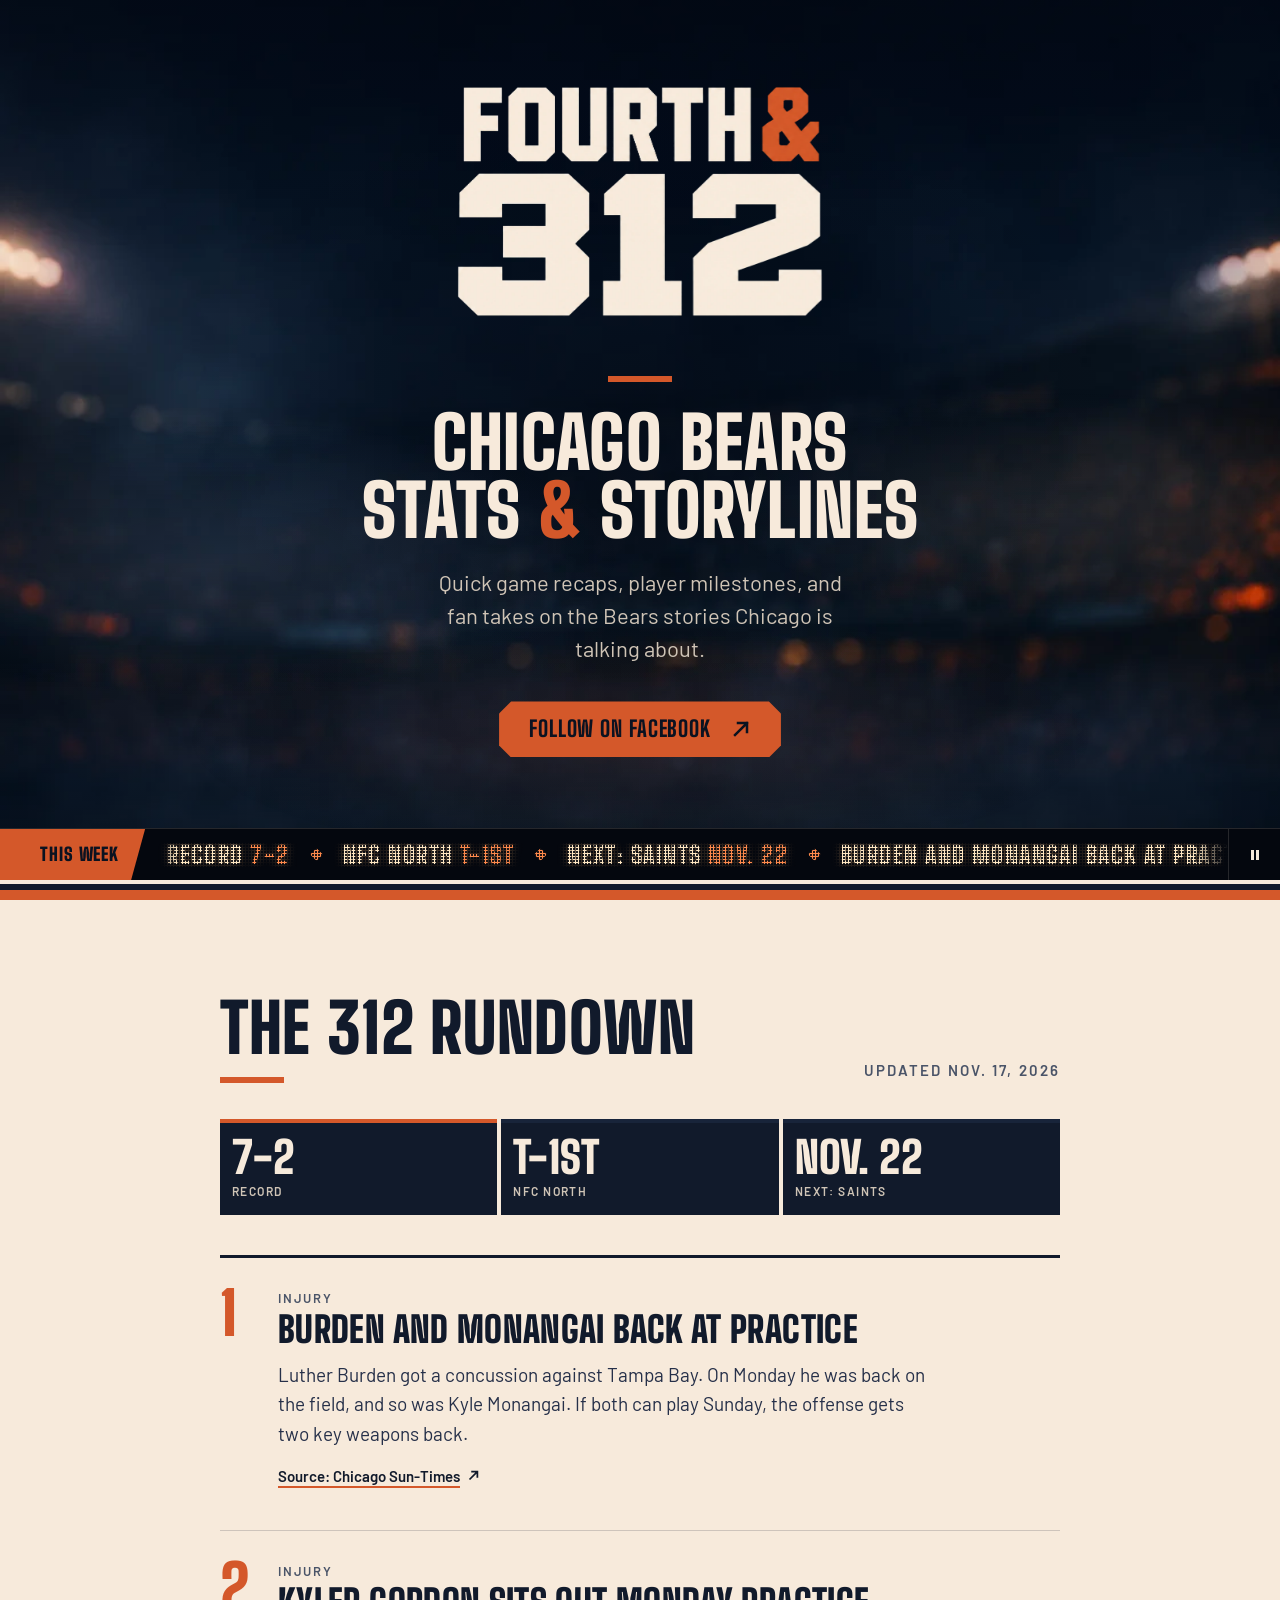
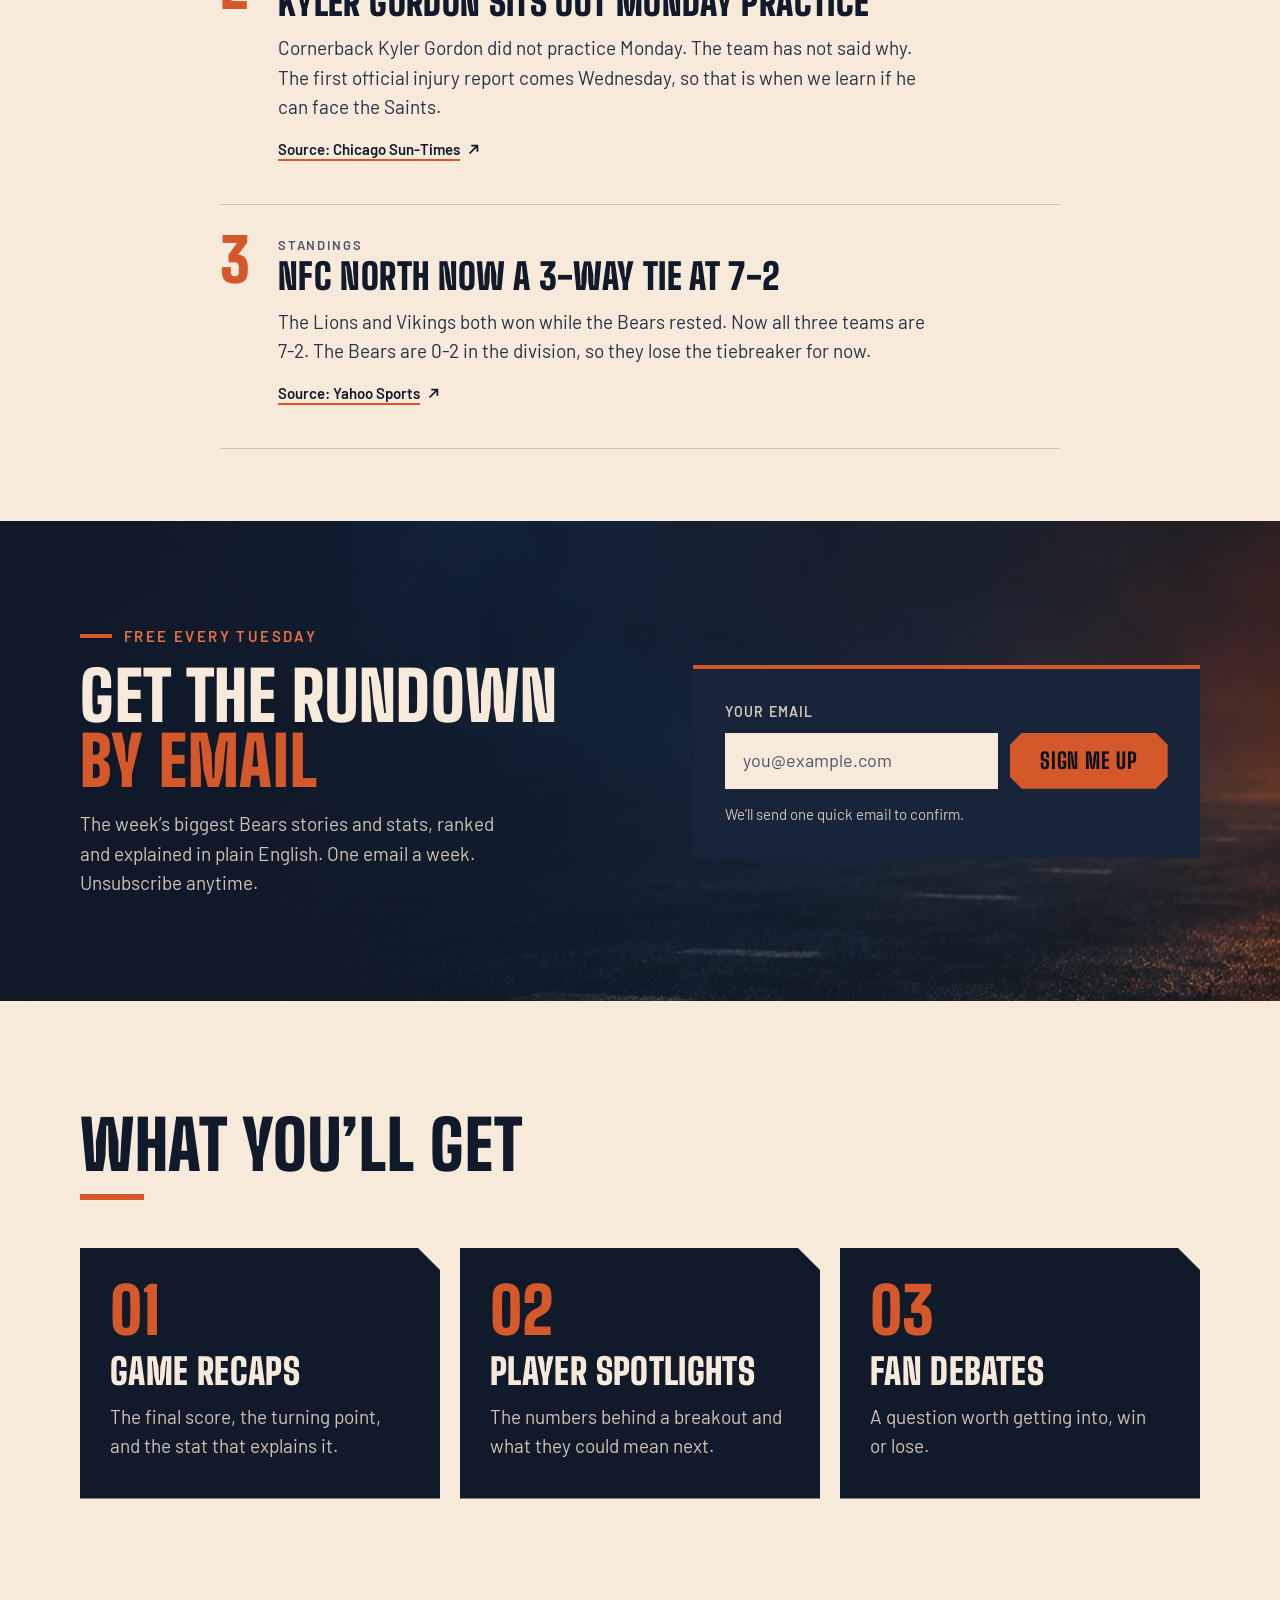
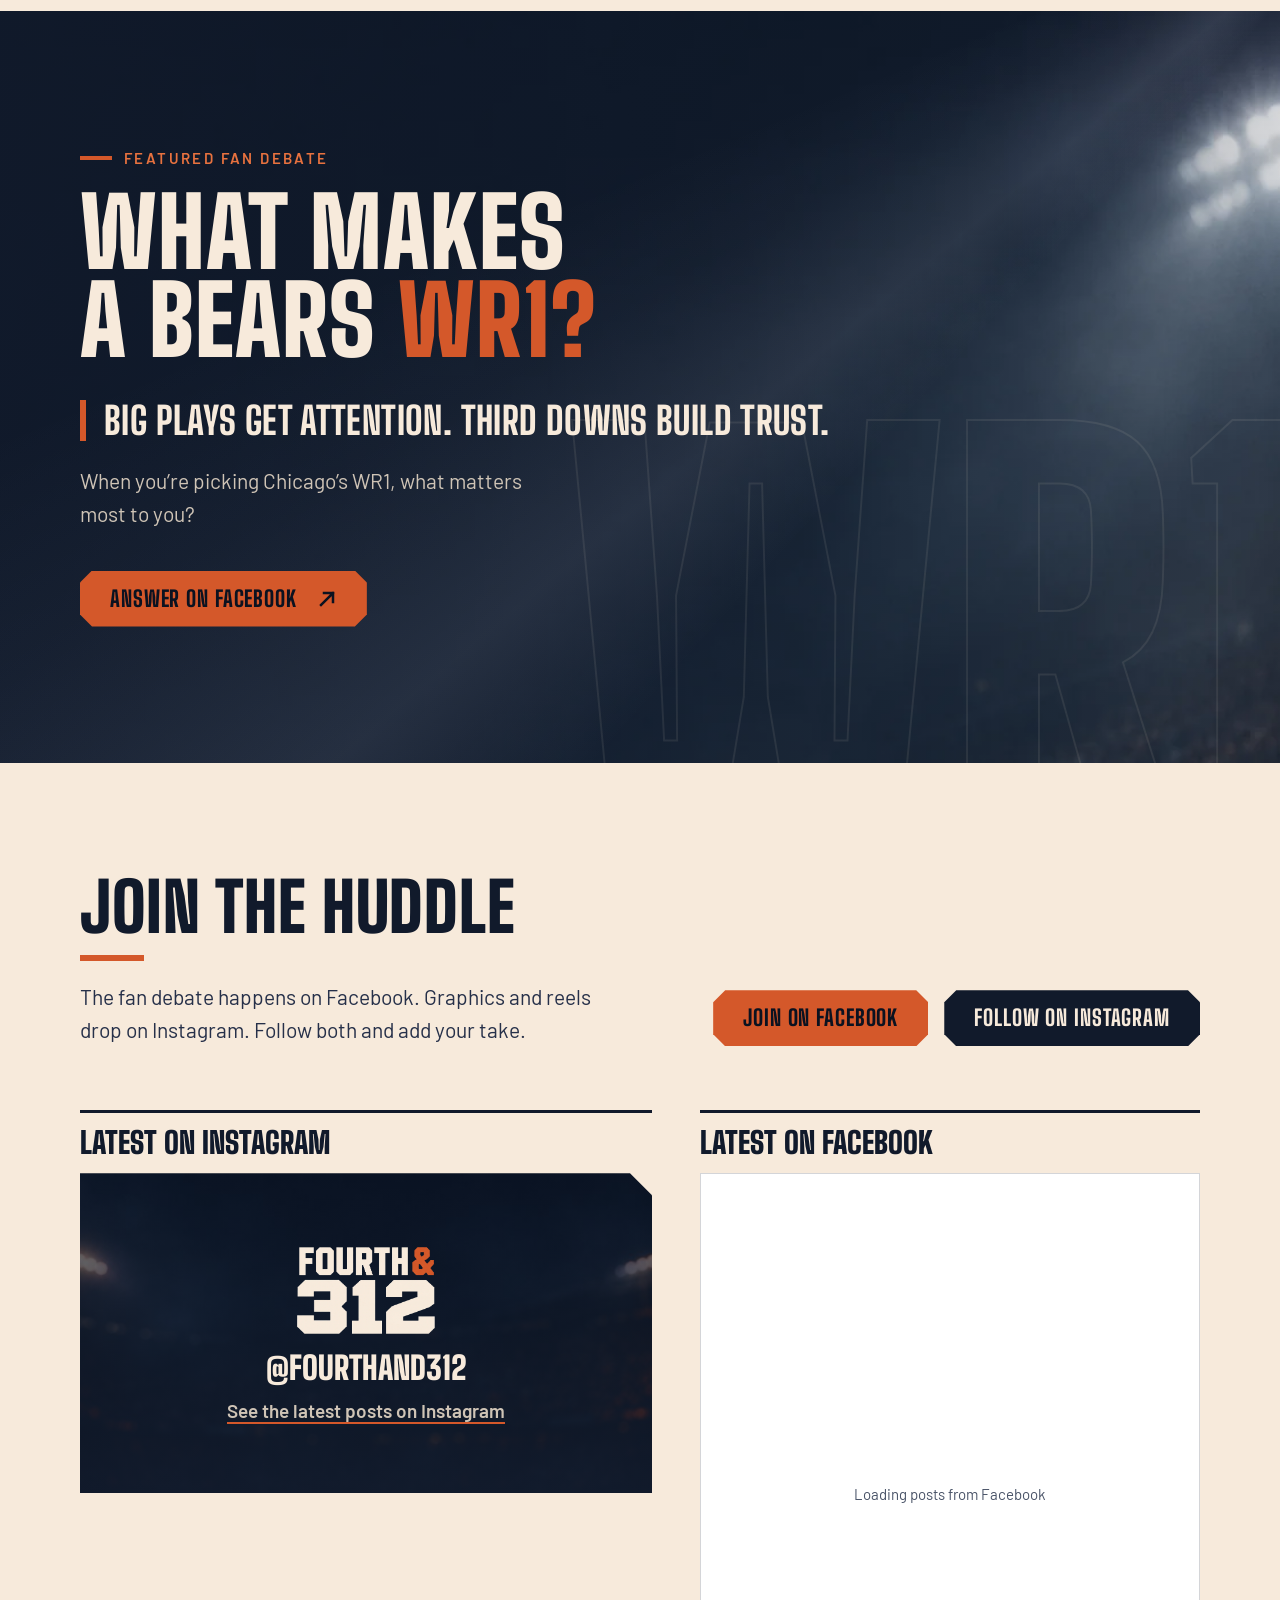
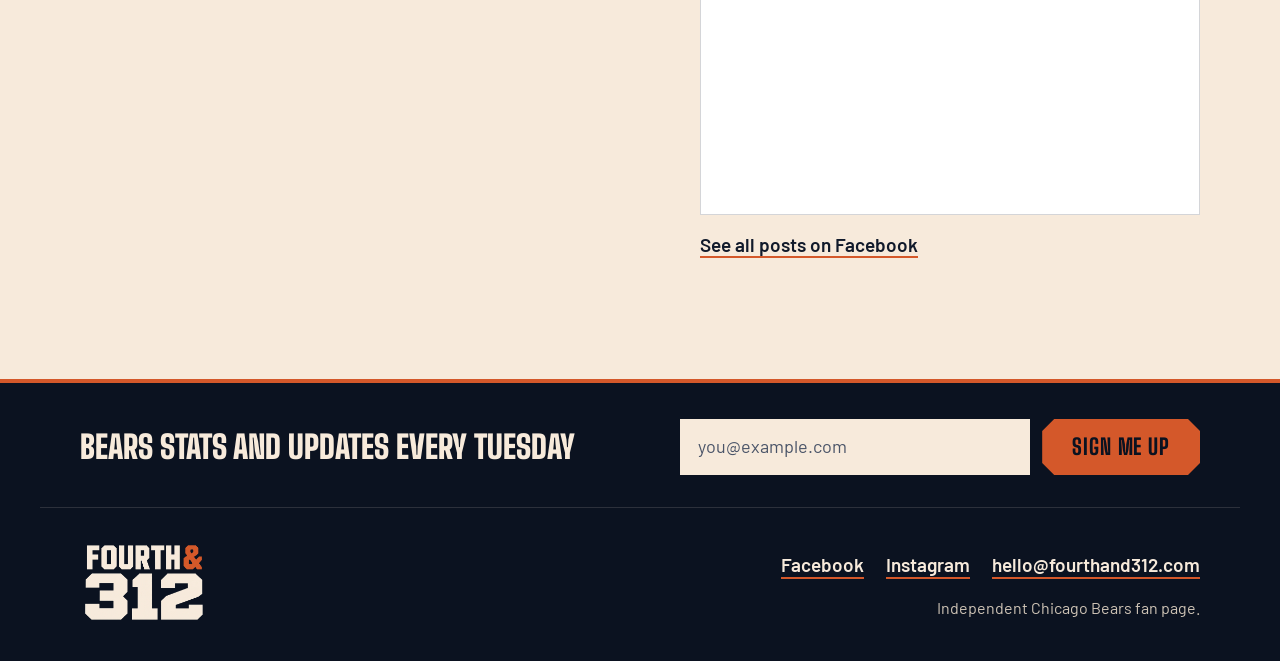
==== commit 798c560b: "The 312 Rundown: week of Nov. 17, 2026 Co-Authored-By: Claude Opus 5.5 <noreply@anthropic.com> Claud" ====
--- a/site/index.html
+++ b/site/index.html
@@ -90,33 +90,33 @@
       <div class="wrap rundown__inner">
         <div class="rundown__head">
           <h2 id="rundown-title" class="section-title">The 312 Rundown</h2>
-          <p class="rundown__date">Updated <time datetime="2026-11-12">Nov. 12, 2026</time></p>
+          <p class="rundown__date">Updated <time datetime="2026-11-17">Nov. 17, 2026</time></p>
         </div>
 
         <ul class="scoreboard" role="list" aria-label="Where the Bears stand">
           <li><span class="scoreboard__label">Record</span><span class="scoreboard__value">7-2</span></li>
-          <li><span class="scoreboard__label">NFC North</span><span class="scoreboard__value">1st</span></li>
+          <li><span class="scoreboard__label">NFC North</span><span class="scoreboard__value">T-1st</span></li>
           <li><span class="scoreboard__label">Next: Saints</span><span class="scoreboard__value">Nov. 22</span></li>
         </ul>
 
         <ol class="stories" role="list">
           <li class="story">
-            <p class="story__tag">Game recap</p>
-            <h3 class="story__title">Santos wins it at the gun, 27-24</h3>
-            <p class="story__text">The Bears turned it over five times and still beat Tampa Bay. Jaylon Johnson’s 67-yard pick-six was the swing play. That’s four wins in a row.</p>
-            <a class="story__source" href="https://www.chicagobears.com/news/bears-hold-off-late-rally-to-edge-buccaneers-extend-winning-streak-to-four-game-recap" target="_blank" rel="noopener noreferrer">Source: Chicago Bears<span class="sr-only"> (opens in a new tab)</span><svg viewBox="0 0 16 16" aria-hidden="true" focusable="false"><path d="M6 3h7v7M13 3 4 12" fill="none" stroke="currentColor" stroke-width="2"/></svg></a>
-          </li>
-          <li class="story">
-            <p class="story__tag">QB watch</p>
-            <h3 class="story__title">Ben Johnson calls Caleb’s 4 picks a one-off</h3>
-            <p class="story__text">Caleb Williams threw four interceptions against the Bucs. His coach called it an “aberration” and said the team will learn from the film. The Saints game is the first test.</p>
-            <a class="story__source" href="https://sports.yahoo.com/articles/ben-johnson-simple-explanation-caleb-230004678.html" target="_blank" rel="noopener noreferrer">Source: Yahoo Sports<span class="sr-only"> (opens in a new tab)</span><svg viewBox="0 0 16 16" aria-hidden="true" focusable="false"><path d="M6 3h7v7M13 3 4 12" fill="none" stroke="currentColor" stroke-width="2"/></svg></a>
+            <p class="story__tag">Injury</p>
+            <h3 class="story__title">Burden and Monangai back at practice</h3>
+            <p class="story__text">Luther Burden got a concussion against Tampa Bay. On Monday he was back on the field, and so was Kyle Monangai. If both can play Sunday, the offense gets two key weapons back.</p>
+            <a class="story__source" href="https://chicago.suntimes.com/bears/2026/11/16/bears-report-cb-kyler-gordon-out-for-monday-practice-wr-luther-burden-rb-kyle-monangai-active" target="_blank" rel="noopener noreferrer">Source: Chicago Sun-Times<span class="sr-only"> (opens in a new tab)</span><svg viewBox="0 0 16 16" aria-hidden="true" focusable="false"><path d="M6 3h7v7M13 3 4 12" fill="none" stroke="currentColor" stroke-width="2"/></svg></a>
           </li>
           <li class="story">
             <p class="story__tag">Injury</p>
-            <h3 class="story__title">Luther Burden enters concussion protocol</h3>
-            <p class="story__text">Burden led the team with 7 catches, 97 yards, and a touchdown before a helmet-to-helmet hit. The bye gives him two weeks to recover. It also adds fuel to the WR1 debate below.</p>
-            <a class="story__source" href="https://www.nbcchicago.com/news/local/luther-burden-injured-on-brutal-hit-in-sundays-bears-vs-buccaneers-game/4014081/" target="_blank" rel="noopener noreferrer">Source: NBC Chicago<span class="sr-only"> (opens in a new tab)</span><svg viewBox="0 0 16 16" aria-hidden="true" focusable="false"><path d="M6 3h7v7M13 3 4 12" fill="none" stroke="currentColor" stroke-width="2"/></svg></a>
+            <h3 class="story__title">Kyler Gordon sits out Monday practice</h3>
+            <p class="story__text">Cornerback Kyler Gordon did not practice Monday. The team has not said why. The first official injury report comes Wednesday, so that is when we learn if he can face the Saints.</p>
+            <a class="story__source" href="https://chicago.suntimes.com/bears/2026/11/16/bears-report-cb-kyler-gordon-out-for-monday-practice-wr-luther-burden-rb-kyle-monangai-active" target="_blank" rel="noopener noreferrer">Source: Chicago Sun-Times<span class="sr-only"> (opens in a new tab)</span><svg viewBox="0 0 16 16" aria-hidden="true" focusable="false"><path d="M6 3h7v7M13 3 4 12" fill="none" stroke="currentColor" stroke-width="2"/></svg></a>
+          </li>
+          <li class="story">
+            <p class="story__tag">Standings</p>
+            <h3 class="story__title">NFC North now a 3-way tie at 7-2</h3>
+            <p class="story__text">The Lions and Vikings both won while the Bears rested. Now all three teams are 7-2. The Bears are 0-2 in the division, so they lose the tiebreaker for now.</p>
+            <a class="story__source" href="https://sports.yahoo.com/articles/nfc-north-rivals-did-during-145022034.html" target="_blank" rel="noopener noreferrer">Source: Yahoo Sports<span class="sr-only"> (opens in a new tab)</span><svg viewBox="0 0 16 16" aria-hidden="true" focusable="false"><path d="M6 3h7v7M13 3 4 12" fill="none" stroke="currentColor" stroke-width="2"/></svg></a>
           </li>
         </ol>
       </div>
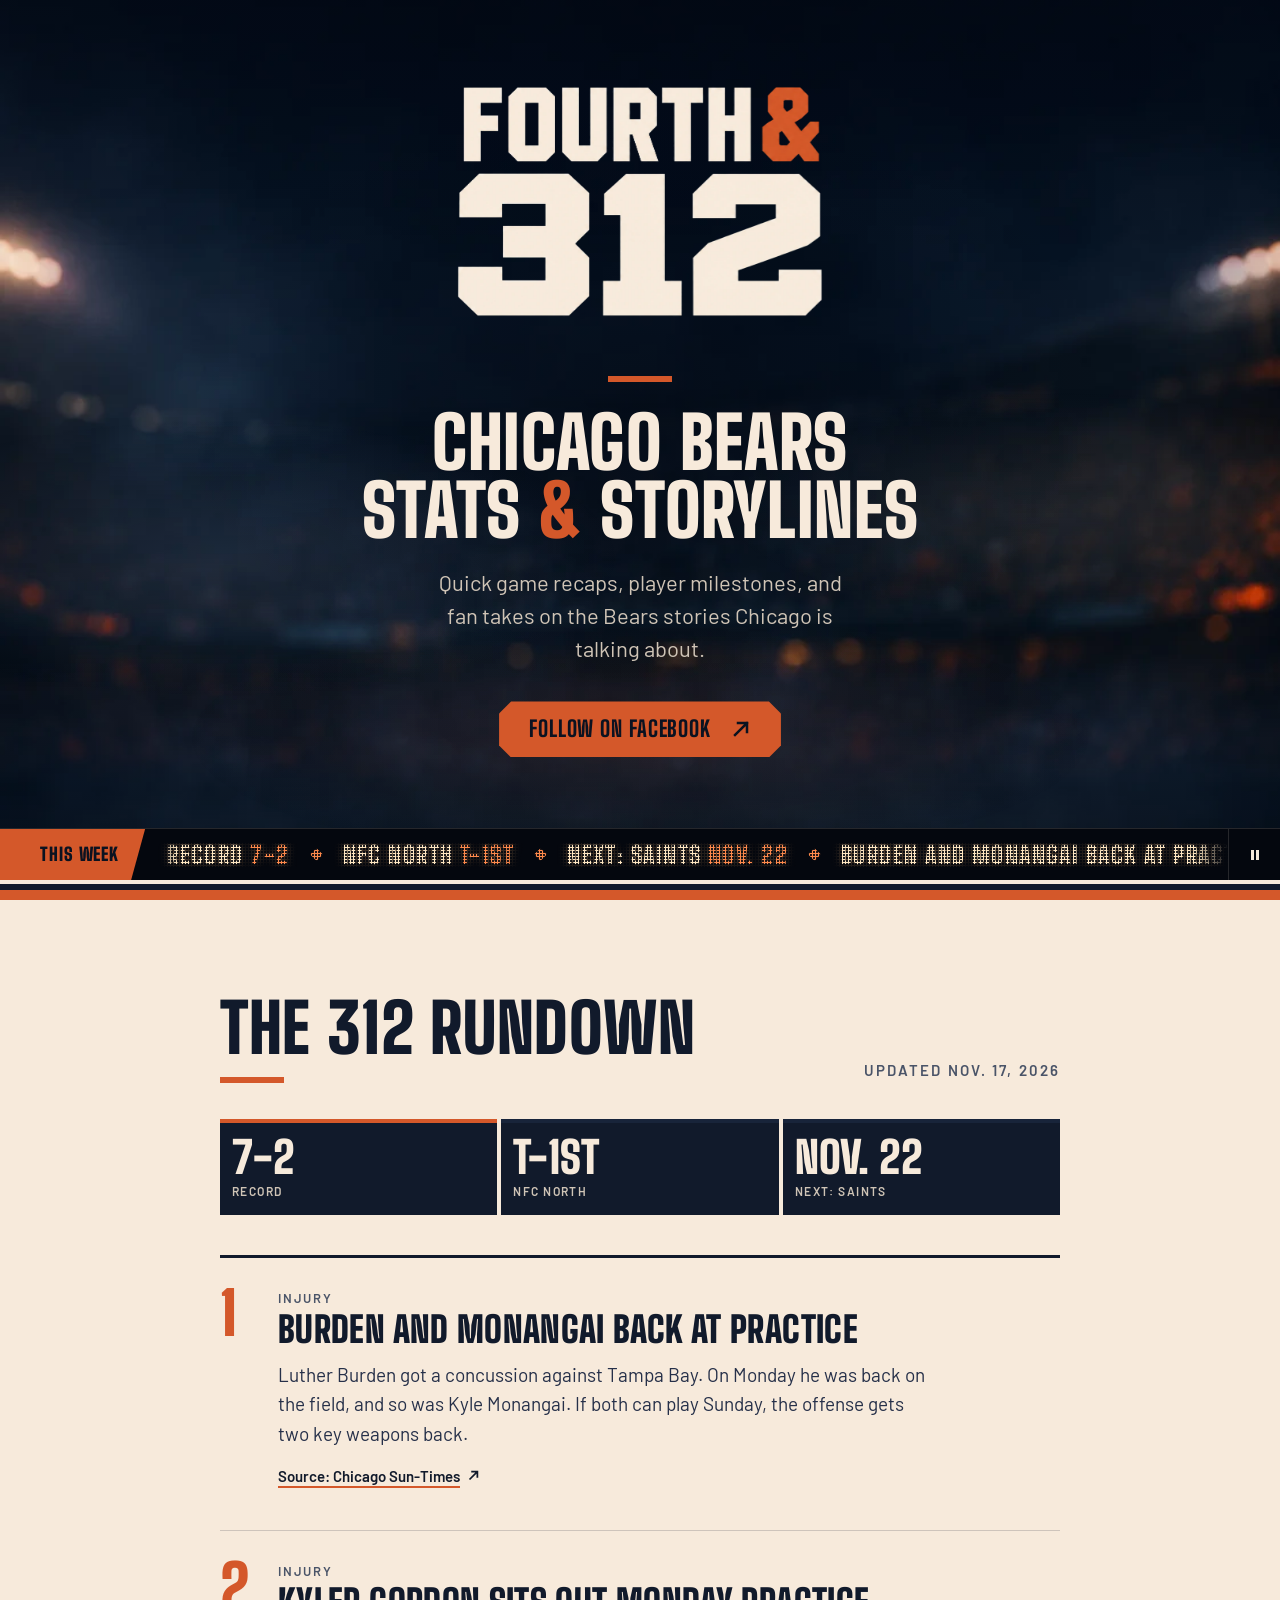
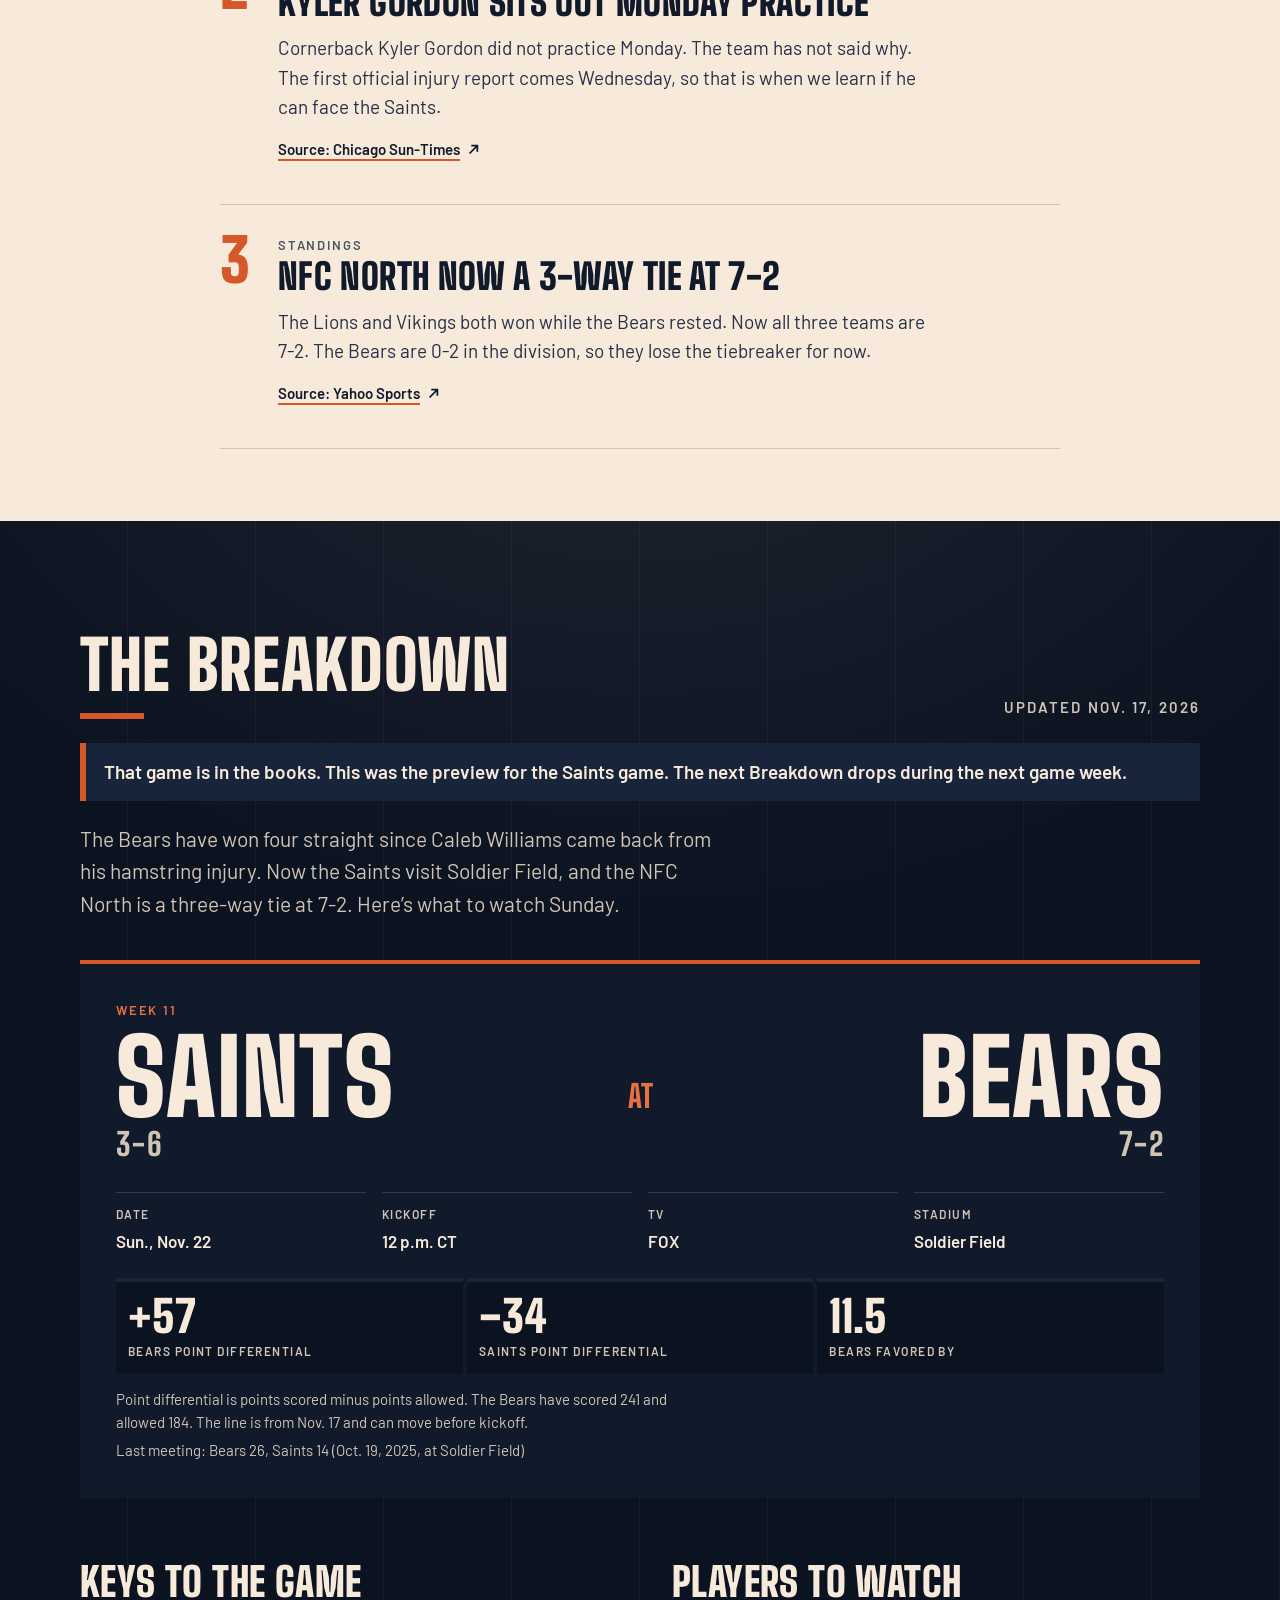
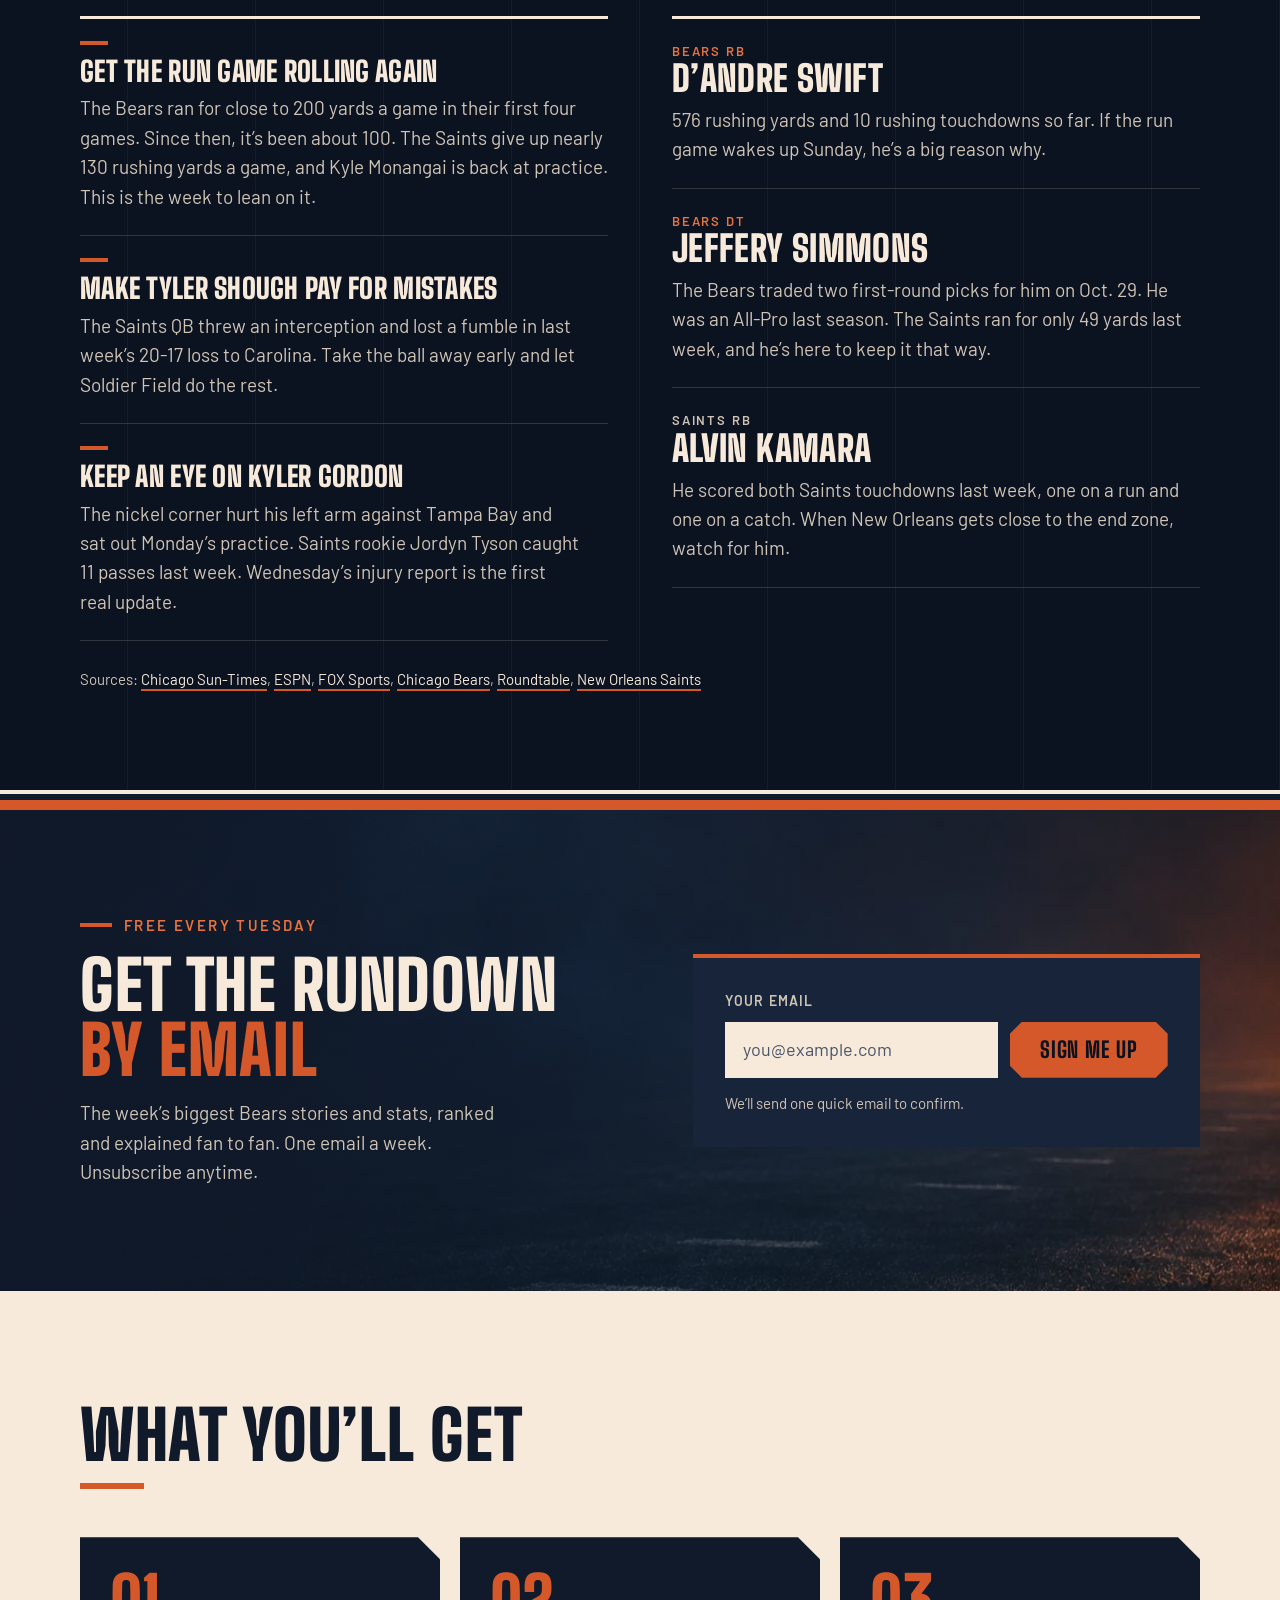
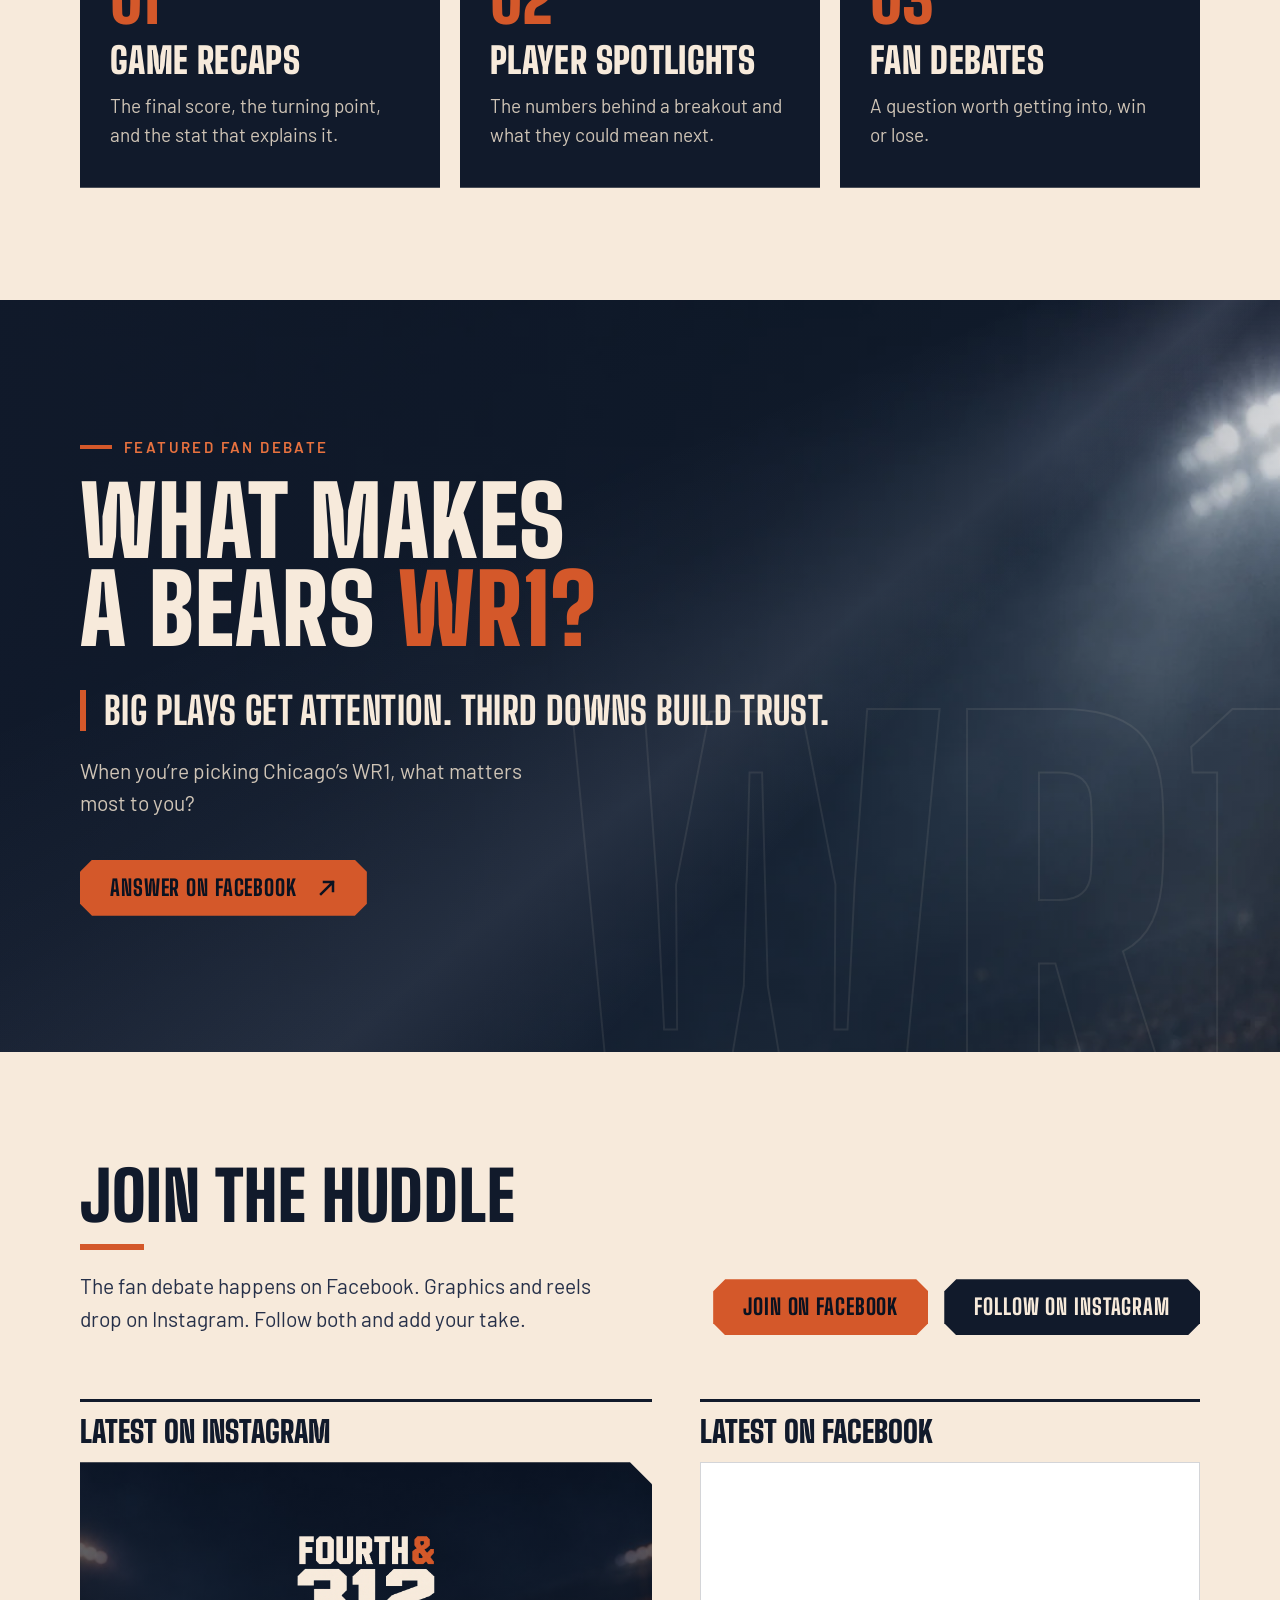
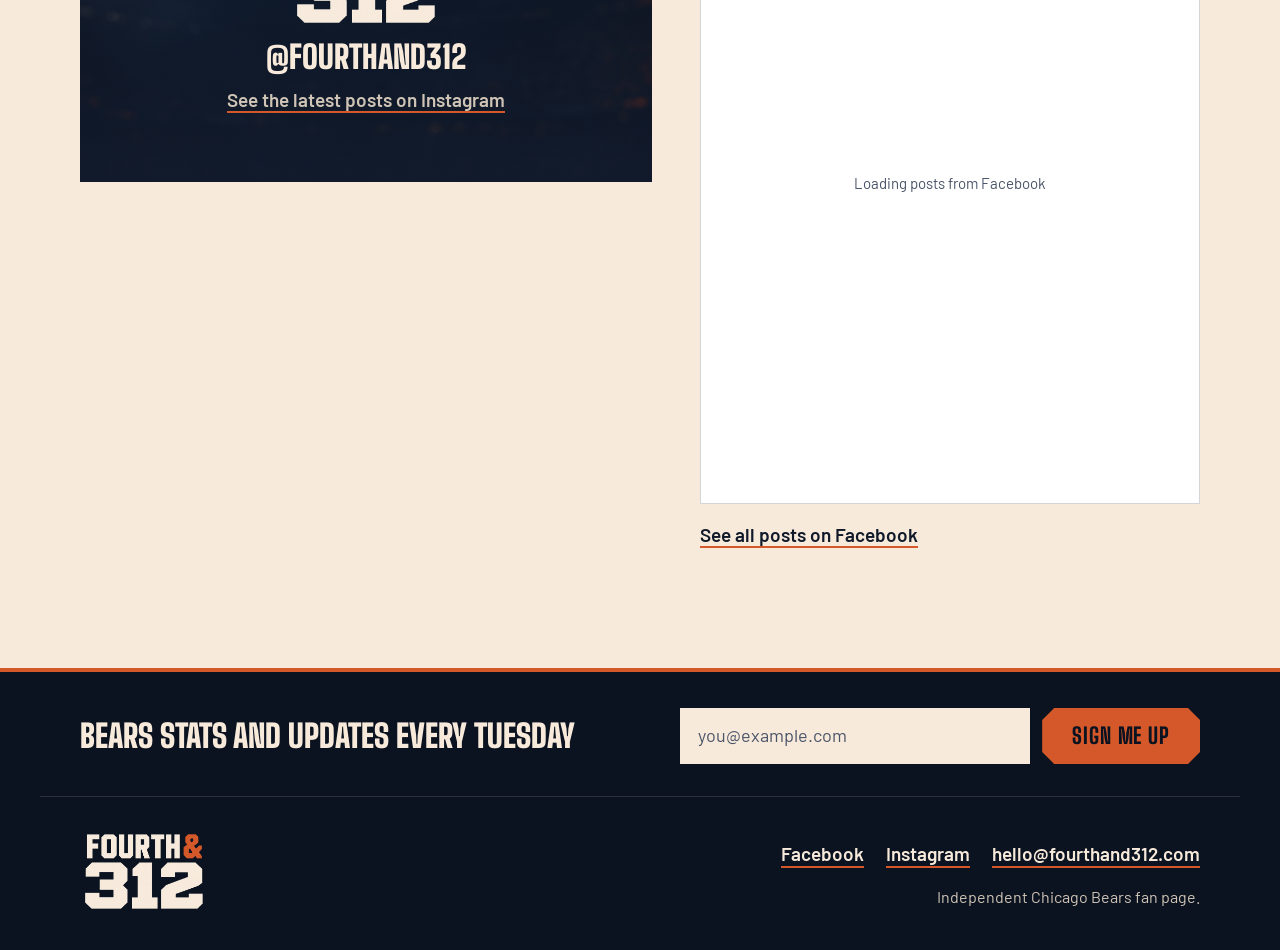
==== commit 0bd629d9: "Add The Breakdown: weekly game preview (Saints, Week 11) New section under the 312 Rundown with the " ====
--- a/site/index.html
+++ b/site/index.html
@@ -123,13 +123,110 @@
     </section>
     <!-- RUNDOWN:END -->
 
+    <!-- THE BREAKDOWN: weekly game preview, replaced each game week between these markers. Format and rules: BREAKDOWN.md -->
+    <!-- BREAKDOWN:START -->
+    <section class="breakdown" id="breakdown" aria-labelledby="breakdown-title" data-kickoff="2026-11-22T12:00:00-06:00">
+      <div class="wrap breakdown__inner">
+        <div class="breakdown__head">
+          <h2 id="breakdown-title" class="section-title">The Breakdown</h2>
+          <p class="breakdown__date">Updated <time datetime="2026-11-17">Nov. 17, 2026</time></p>
+        </div>
+        <p class="breakdown__status" hidden>That game is in the books. This was the preview for the Saints game. The next Breakdown drops during the next game week.</p>
+        <p class="breakdown__lede">The Bears have won four straight since Caleb Williams came back from his hamstring injury. Now the Saints visit Soldier Field, and the NFC North is a three-way tie at 7-2. Here’s what to watch Sunday.</p>
+
+        <div class="matchup">
+          <p class="matchup__week">Week 11</p>
+          <p class="matchup__teams">
+            <span class="matchup__team"><span class="matchup__name">Saints</span> <span class="matchup__record">3-6</span></span>
+            <span class="matchup__at">at</span>
+            <span class="matchup__team matchup__team--home"><span class="matchup__name">Bears</span> <span class="matchup__record">7-2</span></span>
+          </p>
+
+          <dl class="matchup__details">
+            <div><dt>Date</dt><dd><time datetime="2026-11-22">Sun., Nov. 22</time></dd></div>
+            <div><dt>Kickoff</dt><dd>12 p.m. CT</dd></div>
+            <div><dt>TV</dt><dd>FOX</dd></div>
+            <div><dt>Stadium</dt><dd>Soldier Field</dd></div>
+          </dl>
+
+          <ul class="matchup__stats" role="list" aria-label="By the numbers">
+            <li><span class="matchup__stat-label">Bears point differential</span><span class="matchup__stat-value">+57</span></li>
+            <li><span class="matchup__stat-label">Saints point differential</span><span class="matchup__stat-value">&minus;34</span></li>
+            <li><span class="matchup__stat-label">Bears favored by</span><span class="matchup__stat-value">11.5</span></li>
+          </ul>
+          <p class="matchup__fine">Point differential is points scored minus points allowed. The Bears have scored 241 and allowed 184. The line is from Nov. 17 and can move before kickoff.</p>
+          <p class="matchup__fine">Last meeting: Bears 26, Saints 14 (Oct. 19, 2025, at Soldier Field)</p>
+        </div>
+
+        <div class="breakdown__cols">
+          <div class="breakdown__block">
+            <h3 class="breakdown__subhead">Keys to the game</h3>
+            <ul class="keys" role="list">
+              <li class="key">
+                <h4 class="key__title">Get the run game rolling again</h4>
+                <p class="key__text">The Bears ran for close to 200 yards a game in their first four games. Since then, it’s been about 100. The Saints give up nearly 130 rushing yards a game, and Kyle Monangai is back at practice. This is the week to lean on it.</p>
+              </li>
+              <li class="key">
+                <h4 class="key__title">Make Tyler Shough pay for mistakes</h4>
+                <p class="key__text">The Saints QB threw an interception and lost a fumble in last week’s 20-17 loss to Carolina. Take the ball away early and let Soldier Field do the rest.</p>
+              </li>
+              <li class="key">
+                <h4 class="key__title">Keep an eye on Kyler Gordon</h4>
+                <p class="key__text">The nickel corner hurt his left arm against Tampa Bay and sat out Monday’s practice. Saints rookie Jordyn Tyson caught 11 passes last week. Wednesday’s injury report is the first real update.</p>
+              </li>
+            </ul>
+          </div>
+
+          <div class="breakdown__block">
+            <h3 class="breakdown__subhead">Players to watch</h3>
+            <ul class="players" role="list">
+              <li class="player">
+                <p class="player__team">Bears RB</p>
+                <h4 class="player__name">D’Andre Swift</h4>
+                <p class="player__text">576 rushing yards and 10 rushing touchdowns so far. If the run game wakes up Sunday, he’s a big reason why.</p>
+              </li>
+              <li class="player">
+                <p class="player__team">Bears DT</p>
+                <h4 class="player__name">Jeffery Simmons</h4>
+                <p class="player__text">The Bears traded two first-round picks for him on Oct. 29. He was an All-Pro last season. The Saints ran for only 49 yards last week, and he’s here to keep it that way.</p>
+              </li>
+              <li class="player player--opp">
+                <p class="player__team">Saints RB</p>
+                <h4 class="player__name">Alvin Kamara</h4>
+                <p class="player__text">He scored both Saints touchdowns last week, one on a run and one on a catch. When New Orleans gets close to the end zone, watch for him.</p>
+              </li>
+            </ul>
+          </div>
+        </div>
+
+        <div class="breakdown__cta">
+          <p class="breakdown__ask">What’s your final score? Drop it on our Facebook page before kickoff.</p>
+          <a class="btn" href="https://www.facebook.com/profile.php?id=61596199782213" target="_blank" rel="noopener noreferrer">
+            Call it on Facebook<span class="sr-only"> (opens in a new tab)</span>
+            <svg class="btn__icon" viewBox="0 0 20 20" aria-hidden="true" focusable="false"><path d="M7 4h9v9M16 4 4 16" fill="none" stroke="currentColor" stroke-width="2.5" stroke-linecap="square"/></svg>
+          </a>
+        </div>
+
+        <p class="breakdown__sources">Sources:
+          <a href="https://chicago.suntimes.com/bears/2026/11/16/bears-report-cb-kyler-gordon-out-for-monday-practice-wr-luther-burden-rb-kyle-monangai-active" target="_blank" rel="noopener noreferrer">Chicago Sun-Times</a>,
+          <a href="https://www.espn.com/nfl/recap/_/gameId/401873055" target="_blank" rel="noopener noreferrer">ESPN</a>,
+          <a href="https://www.foxsports.com/nfl/week-11-new-orleans-saints-vs-chicago-bears-nov-22-2026-game-boxscore-11090" target="_blank" rel="noopener noreferrer">FOX Sports</a>,
+          <a href="https://www.chicagobears.com/news/chicago-bears-acquire-all-pro-dl-jeffery-simmons-via-trade-roster-moves" target="_blank" rel="noopener noreferrer">Chicago Bears</a>,
+          <a href="https://roundtable.io/sports/nfl/bears/news/bears-plan-to-address-struggling-run-game-over-week-10-bye" target="_blank" rel="noopener noreferrer">Roundtable</a>,
+          <a href="https://www.neworleanssaints.com/news/chicago-bears-2026-new-orleans-saints-opponent-profile" target="_blank" rel="noopener noreferrer">New Orleans Saints</a>
+          <span class="sr-only">(links open in a new tab)</span>
+        </p>
+      </div>
+    </section>
+    <!-- BREAKDOWN:END -->
+
     <!-- EMAIL SIGNUP -->
     <section class="signup" id="signup" aria-labelledby="signup-title">
       <div class="wrap signup__inner">
         <div class="signup__copy">
           <p class="eyebrow">Free every Tuesday</p>
           <h2 id="signup-title" class="signup__title">Get the Rundown <span class="accent">by email</span></h2>
-          <p class="signup__text">The week’s biggest Bears stories and stats, ranked and explained in plain English. One email a week. Unsubscribe anytime.</p>
+          <p class="signup__text">The week’s biggest Bears stories and stats, ranked and explained fan to fan. One email a week. Unsubscribe anytime.</p>
         </div>
         <div class="signup__form" id="signup-form">
           <!-- Posts to the Kit form. Kit sends a confirm email, then sends people to /thanks/. -->
--- a/site/styles.css
+++ b/site/styles.css
@@ -533,6 +533,343 @@
 @media (min-width: 820px) {
   .rundown__inner { max-width: 920px; }
   .story { gap: 4px 28px; padding: 30px 0 32px; }
+}
+
+/* ---------- The Breakdown (weekly game preview) ----------
+   Night field: faint yard lines every 10% of the width, stadium light from
+   above, and the sleeve stripes along the bottom edge. */
+.breakdown {
+  position: relative;
+  background-color: var(--navy-deep);
+  background-image:
+    radial-gradient(110% 55% at 50% -12%, rgba(247, 234, 219, 0.09), transparent 62%),
+    repeating-linear-gradient(90deg, transparent 0 calc(10% - 1px), rgba(247, 234, 219, 0.045) calc(10% - 1px) 10%);
+  color: var(--cream);
+  padding-block: clamp(56px, 9vw, 112px) calc(clamp(56px, 8vw, 96px) + 20px);
+}
+
+.breakdown::after {
+  content: "";
+  position: absolute;
+  inset: auto 0 0;
+  height: 20px;
+  background: linear-gradient(var(--cream) 0 4px, var(--navy) 4px 10px, var(--orange) 10px 20px);
+}
+
+.breakdown h4 { margin: 0; }
+
+.breakdown__head {
+  display: flex;
+  flex-wrap: wrap;
+  align-items: flex-end;
+  justify-content: space-between;
+  gap: 8px 24px;
+}
+
+.breakdown__date {
+  color: var(--cream-muted);
+  font-weight: 600;
+  font-size: 0.9375rem;
+  letter-spacing: 0.14em;
+  text-transform: uppercase;
+}
+
+.breakdown__status {
+  margin-top: 24px;
+  padding: 14px 18px;
+  border-left: 6px solid var(--orange);
+  background: var(--navy-raised);
+  font-weight: 600;
+}
+
+.breakdown__lede {
+  max-width: 54ch;
+  margin-top: 22px;
+  color: var(--cream-muted);
+  font-size: clamp(1.125rem, 1.05rem + 0.4vw, 1.3125rem);
+  text-wrap: pretty;
+}
+
+/* Matchup card: the stadium scoreboard */
+.matchup {
+  margin-top: clamp(28px, 4vw, 40px);
+  padding: clamp(20px, 3.5vw, 36px);
+  background: var(--navy);
+  border-top: 4px solid var(--orange);
+}
+
+.matchup__week {
+  color: var(--orange-text);
+  font-weight: 600;
+  font-size: 0.8125rem;
+  letter-spacing: 0.14em;
+  text-transform: uppercase;
+}
+
+.matchup__teams {
+  display: grid;
+  grid-template-columns: minmax(0, 1fr) auto minmax(0, 1fr);
+  align-items: center;
+  gap: 12px;
+  margin-top: 12px;
+}
+
+.matchup__team {
+  display: flex;
+  flex-direction: column;
+  gap: 8px;
+}
+
+.matchup__team--home { align-items: flex-end; text-align: right; }
+
+.matchup__name {
+  font-family: var(--display);
+  font-weight: 900;
+  font-size: clamp(2.25rem, 0.9rem + 7.5vw, 6.5rem);
+  line-height: 0.85;
+  letter-spacing: 0.01em;
+  text-transform: uppercase;
+}
+
+.matchup__record {
+  color: var(--cream-muted);
+  font-family: var(--display);
+  font-weight: 800;
+  font-size: clamp(1.25rem, 1rem + 1.2vw, 2rem);
+  line-height: 1;
+  letter-spacing: 0.04em;
+}
+
+.matchup__at {
+  color: var(--orange-text);
+  font-family: var(--display);
+  font-weight: 800;
+  font-size: clamp(1.25rem, 1rem + 1.2vw, 2rem);
+  line-height: 1;
+  text-transform: uppercase;
+}
+
+.matchup__details {
+  display: grid;
+  grid-template-columns: repeat(2, minmax(0, 1fr));
+  gap: 0 16px;
+  margin: clamp(22px, 3vw, 32px) 0 0;
+}
+
+.matchup__details div {
+  padding: 12px 0;
+  border-top: 1px solid rgba(247, 234, 219, 0.16);
+}
+
+.matchup__details dt {
+  color: var(--cream-muted);
+  font-weight: 600;
+  font-size: 0.75rem;
+  letter-spacing: 0.12em;
+  text-transform: uppercase;
+}
+
+.matchup__details dd {
+  margin: 4px 0 0;
+  font-weight: 600;
+  font-size: 1.0625rem;
+}
+
+/* Phones: one row per number, value on the left. Wider: three tiles. */
+.matchup__stats {
+  display: grid;
+  grid-template-columns: minmax(0, 1fr);
+  gap: 4px;
+  margin: 12px 0 0;
+  padding: 0;
+  list-style: none;
+}
+
+.matchup__stats li {
+  display: flex;
+  flex-direction: row-reverse;
+  justify-content: flex-end;
+  align-items: center;
+  gap: 16px;
+  padding: 12px 14px;
+  background: var(--navy-deep);
+  border-left: 4px solid var(--navy-raised);
+}
+
+.matchup__stats .matchup__stat-value { min-width: 3.2ch; }
+
+@media (min-width: 600px) {
+  .matchup__stats { grid-template-columns: repeat(3, minmax(0, 1fr)); }
+  .matchup__stats li {
+    flex-direction: column-reverse;
+    align-items: stretch;
+    gap: 6px;
+    padding: 14px 12px 16px;
+    border-left: 0;
+    border-top: 4px solid var(--navy-raised);
+  }
+}
+
+.matchup__stat-label {
+  color: var(--cream-muted);
+  font-weight: 600;
+  font-size: 0.75rem;
+  line-height: 1.2;
+  letter-spacing: 0.12em;
+  text-transform: uppercase;
+}
+
+.matchup__stat-value {
+  font-family: var(--display);
+  font-weight: 900;
+  font-size: clamp(1.75rem, 1.3rem + 2vw, 2.75rem);
+  line-height: 0.95;
+}
+
+.matchup__fine {
+  max-width: 70ch;
+  margin-top: 14px;
+  color: var(--cream-muted);
+  font-size: 0.9375rem;
+  line-height: 1.5;
+}
+.matchup__fine + .matchup__fine { margin-top: 6px; }
+
+/* Keys and players */
+.breakdown__cols {
+  display: grid;
+  gap: clamp(44px, 6vw, 56px);
+  margin-top: clamp(44px, 6vw, 64px);
+}
+
+.breakdown__subhead {
+  padding-bottom: 14px;
+  border-bottom: 3px solid var(--cream);
+  font-family: var(--display);
+  font-weight: 900;
+  font-size: clamp(1.75rem, 1.4rem + 1.4vw, 2.5rem);
+  line-height: 1;
+  letter-spacing: 0.01em;
+  text-transform: uppercase;
+}
+
+.keys,
+.players {
+  margin: 0;
+  padding: 0;
+  list-style: none;
+}
+
+.key,
+.player {
+  padding: 22px 0 24px;
+  border-bottom: 1px solid rgba(247, 234, 219, 0.16);
+}
+
+.key__title {
+  font-family: var(--display);
+  font-weight: 900;
+  font-size: clamp(1.375rem, 1.2rem + 0.8vw, 1.75rem);
+  line-height: 1.02;
+  letter-spacing: 0.01em;
+  text-transform: uppercase;
+  text-wrap: balance;
+}
+
+/* Hash mark: the same short orange bar that sits under each section title */
+.key__title::before {
+  content: "";
+  display: block;
+  width: 28px;
+  height: 4px;
+  margin-bottom: 12px;
+  background: var(--orange);
+}
+
+.key__text,
+.player__text {
+  max-width: 54ch;
+  margin-top: 8px;
+  color: var(--cream-muted);
+  text-wrap: pretty;
+}
+
+.player__team {
+  color: var(--orange-text);
+  font-weight: 600;
+  font-size: 0.8125rem;
+  letter-spacing: 0.14em;
+  text-transform: uppercase;
+}
+.player--opp .player__team { color: var(--cream-muted); }
+
+.player__name {
+  margin-top: 4px;
+  font-family: var(--display);
+  font-weight: 900;
+  font-size: clamp(1.625rem, 1.35rem + 1.2vw, 2.25rem);
+  line-height: 1;
+  letter-spacing: 0.01em;
+  text-transform: uppercase;
+}
+
+/* Score call */
+.breakdown__cta {
+  display: flex;
+  flex-wrap: wrap;
+  align-items: center;
+  justify-content: space-between;
+  gap: 20px 32px;
+  margin-top: clamp(44px, 6vw, 64px);
+  padding: clamp(22px, 3.5vw, 32px);
+  background: var(--navy);
+}
+
+.breakdown__ask {
+  max-width: 26ch;
+  font-family: var(--display);
+  font-weight: 800;
+  font-size: clamp(1.5rem, 1.2rem + 1.4vw, 2.25rem);
+  line-height: 1.05;
+  letter-spacing: 0.01em;
+  text-transform: uppercase;
+  text-wrap: balance;
+}
+
+.breakdown.is-final .breakdown__cta { display: none; }
+
+/* Phones: drop the panel so the button has room for its label on one line */
+@media (max-width: 599px) {
+  .breakdown__cta {
+    padding: 24px 0 0;
+    background: none;
+    border-top: 3px solid var(--cream);
+  }
+  .breakdown__cta .btn { padding-inline: 22px; }
+}
+
+.breakdown__sources {
+  margin-top: 24px;
+  color: var(--cream-muted);
+  font-size: 0.9375rem;
+  line-height: 1.9;
+}
+
+.breakdown__sources a {
+  color: var(--cream);
+  text-decoration: underline;
+  text-decoration-color: var(--orange);
+  text-decoration-thickness: 2px;
+  text-underline-offset: 4px;
+}
+.breakdown__sources a:hover { color: var(--orange-text); }
+
+@media (min-width: 820px) {
+  .matchup__details { grid-template-columns: repeat(4, minmax(0, 1fr)); }
+}
+
+@media (min-width: 960px) {
+  .breakdown__cols { grid-template-columns: 1fr 1fr; gap: 64px; }
 }
 
 /* ---------- Email signup ---------- */
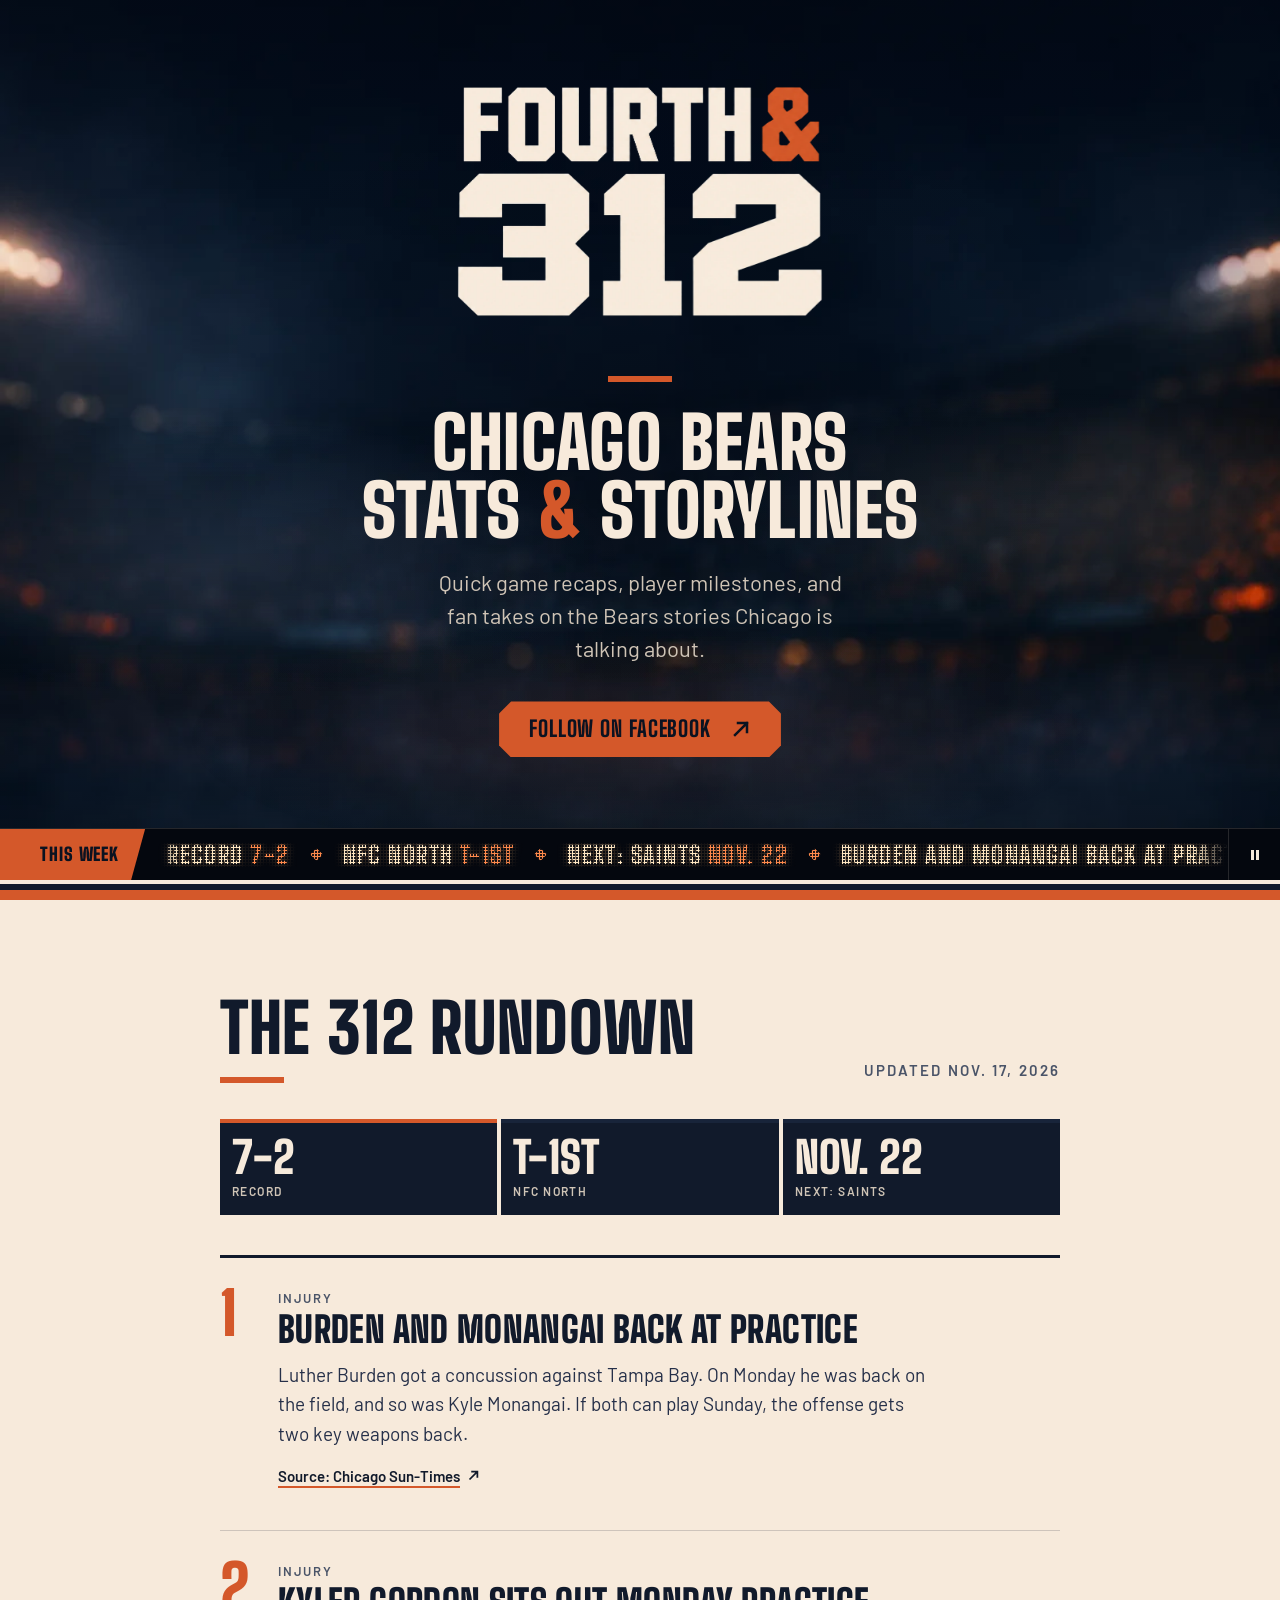
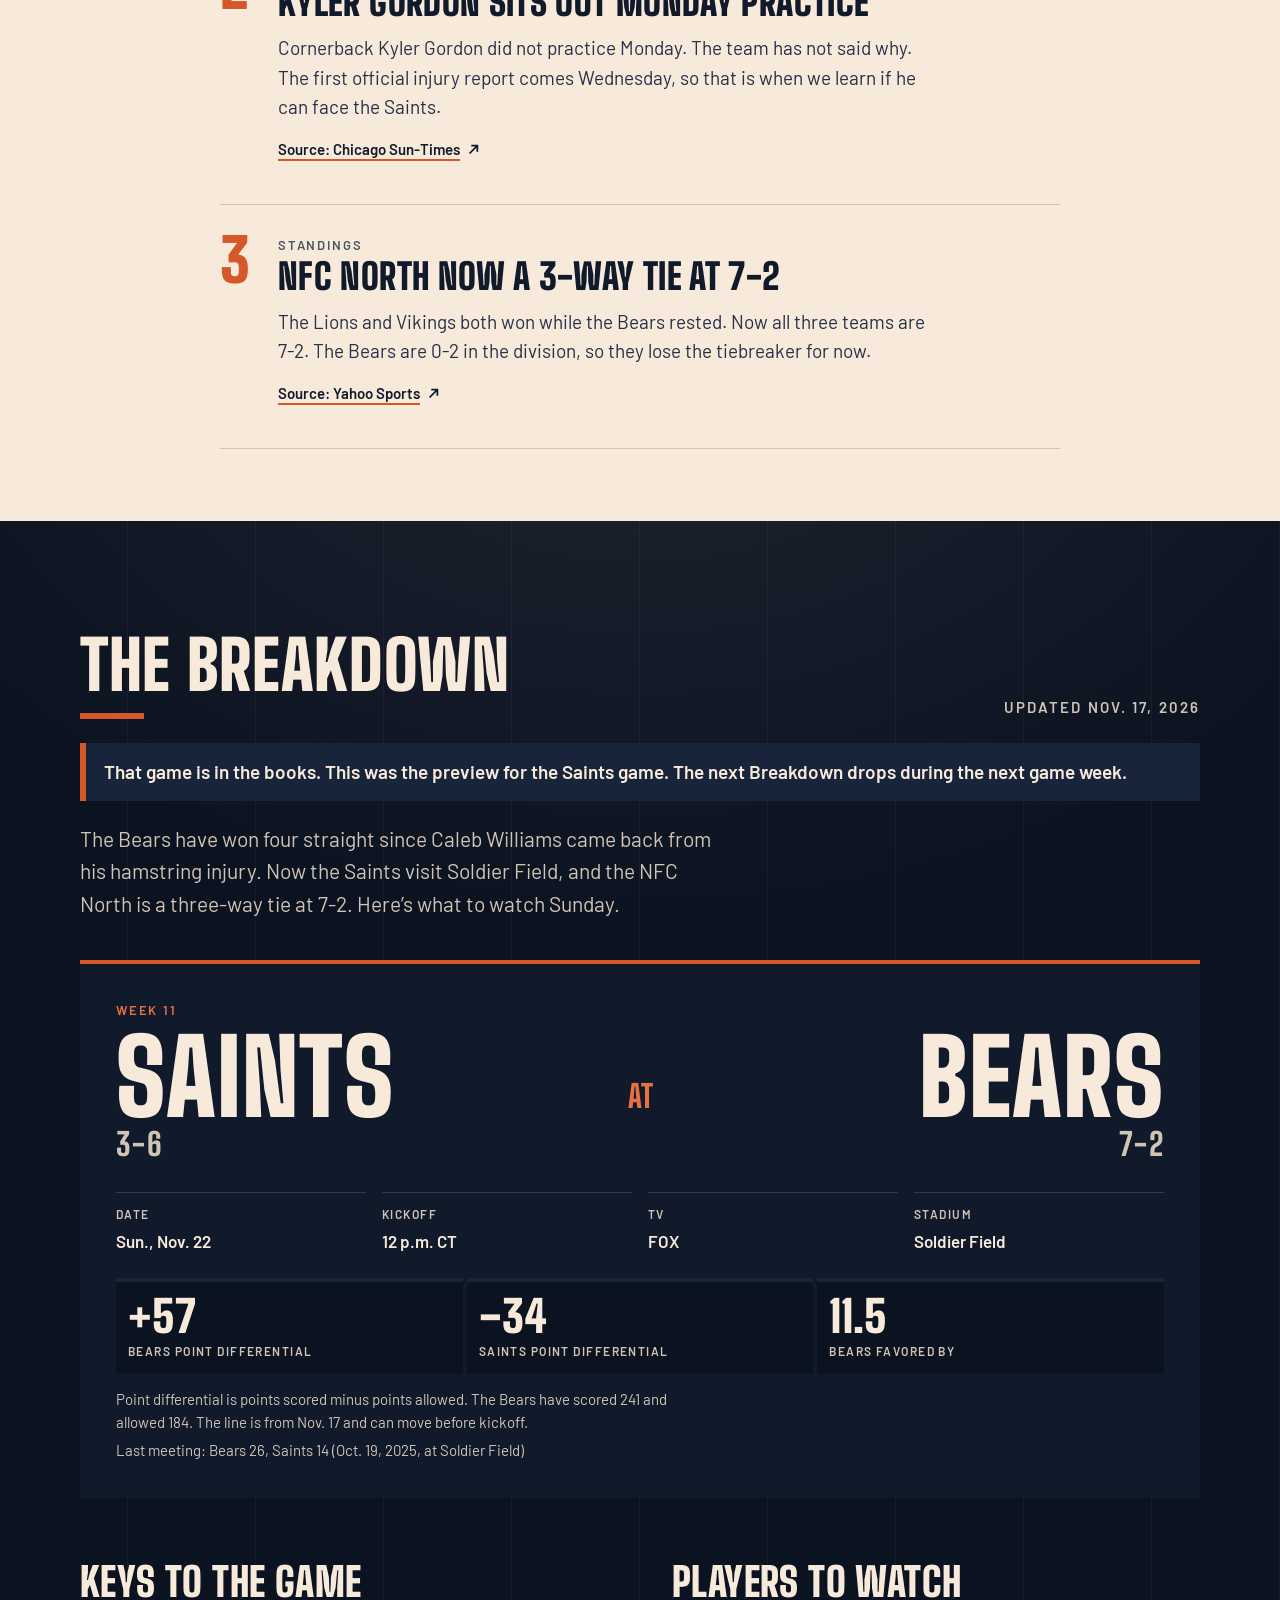
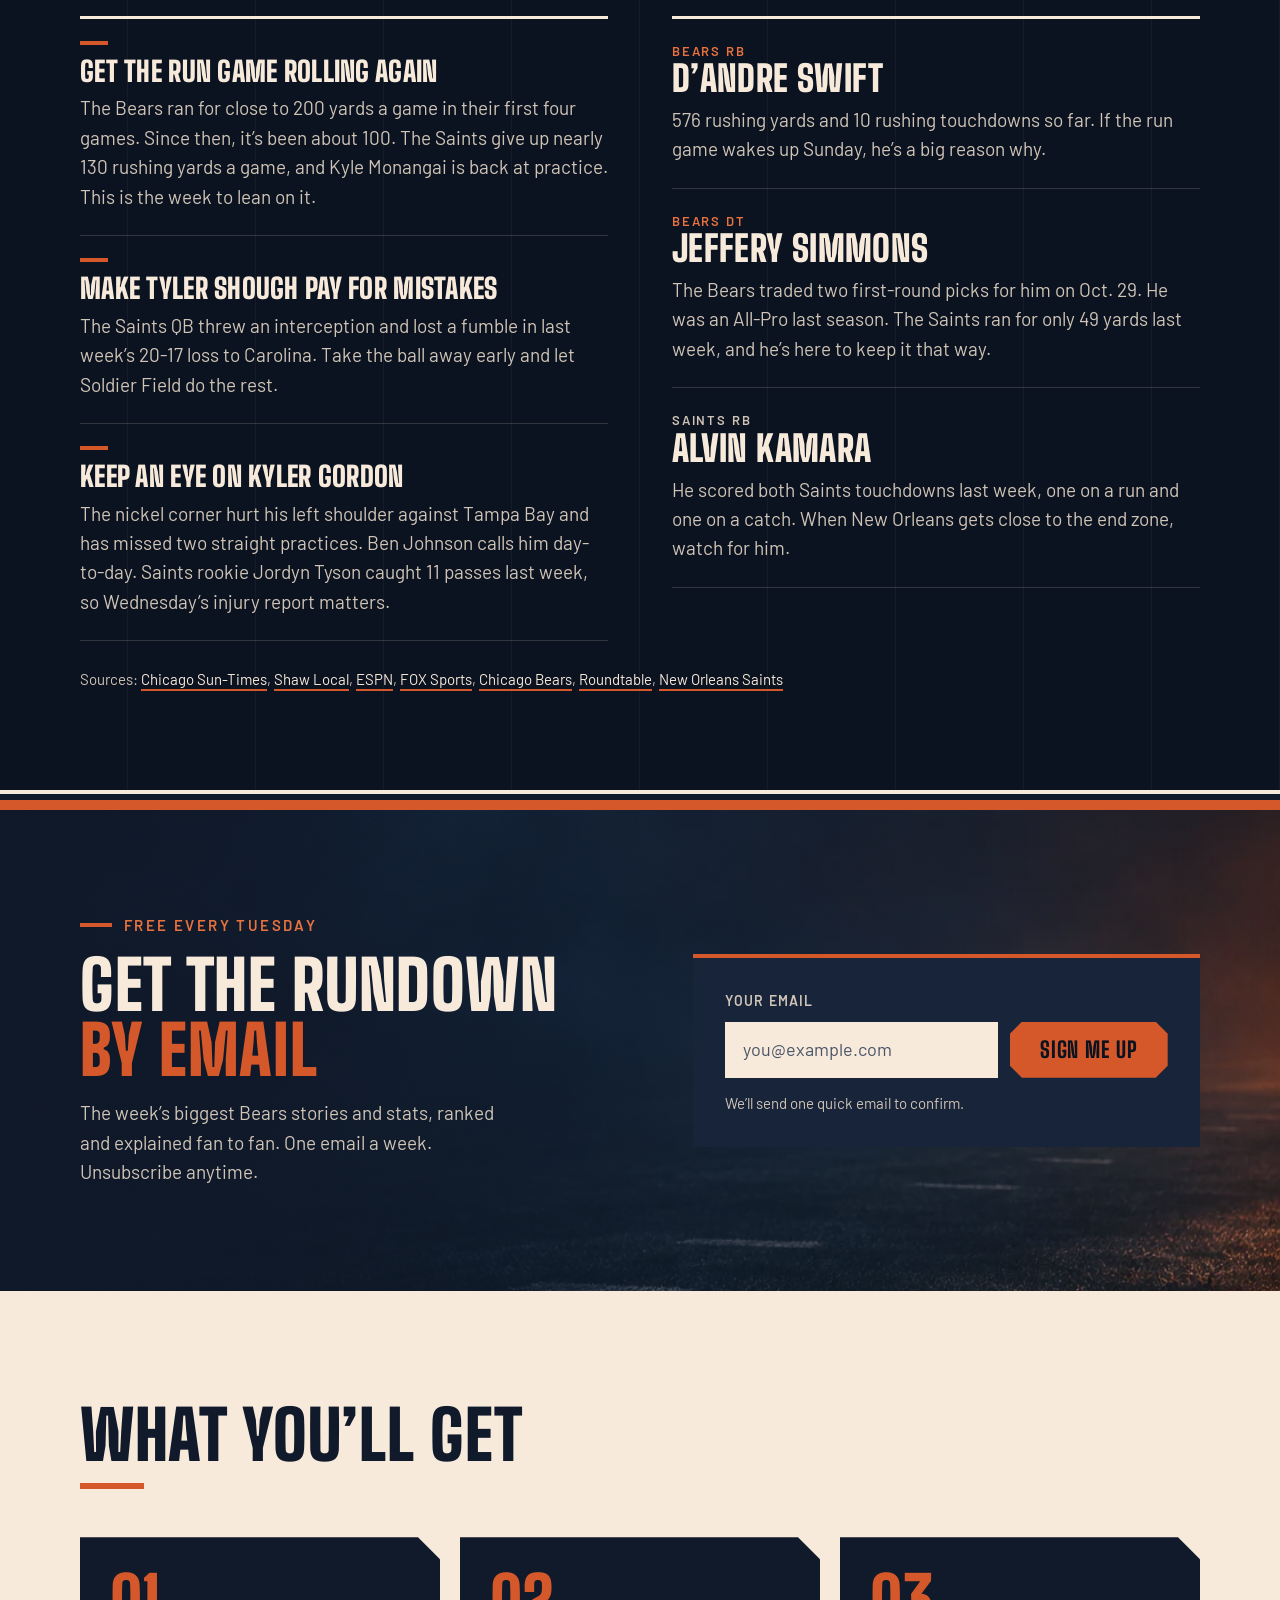
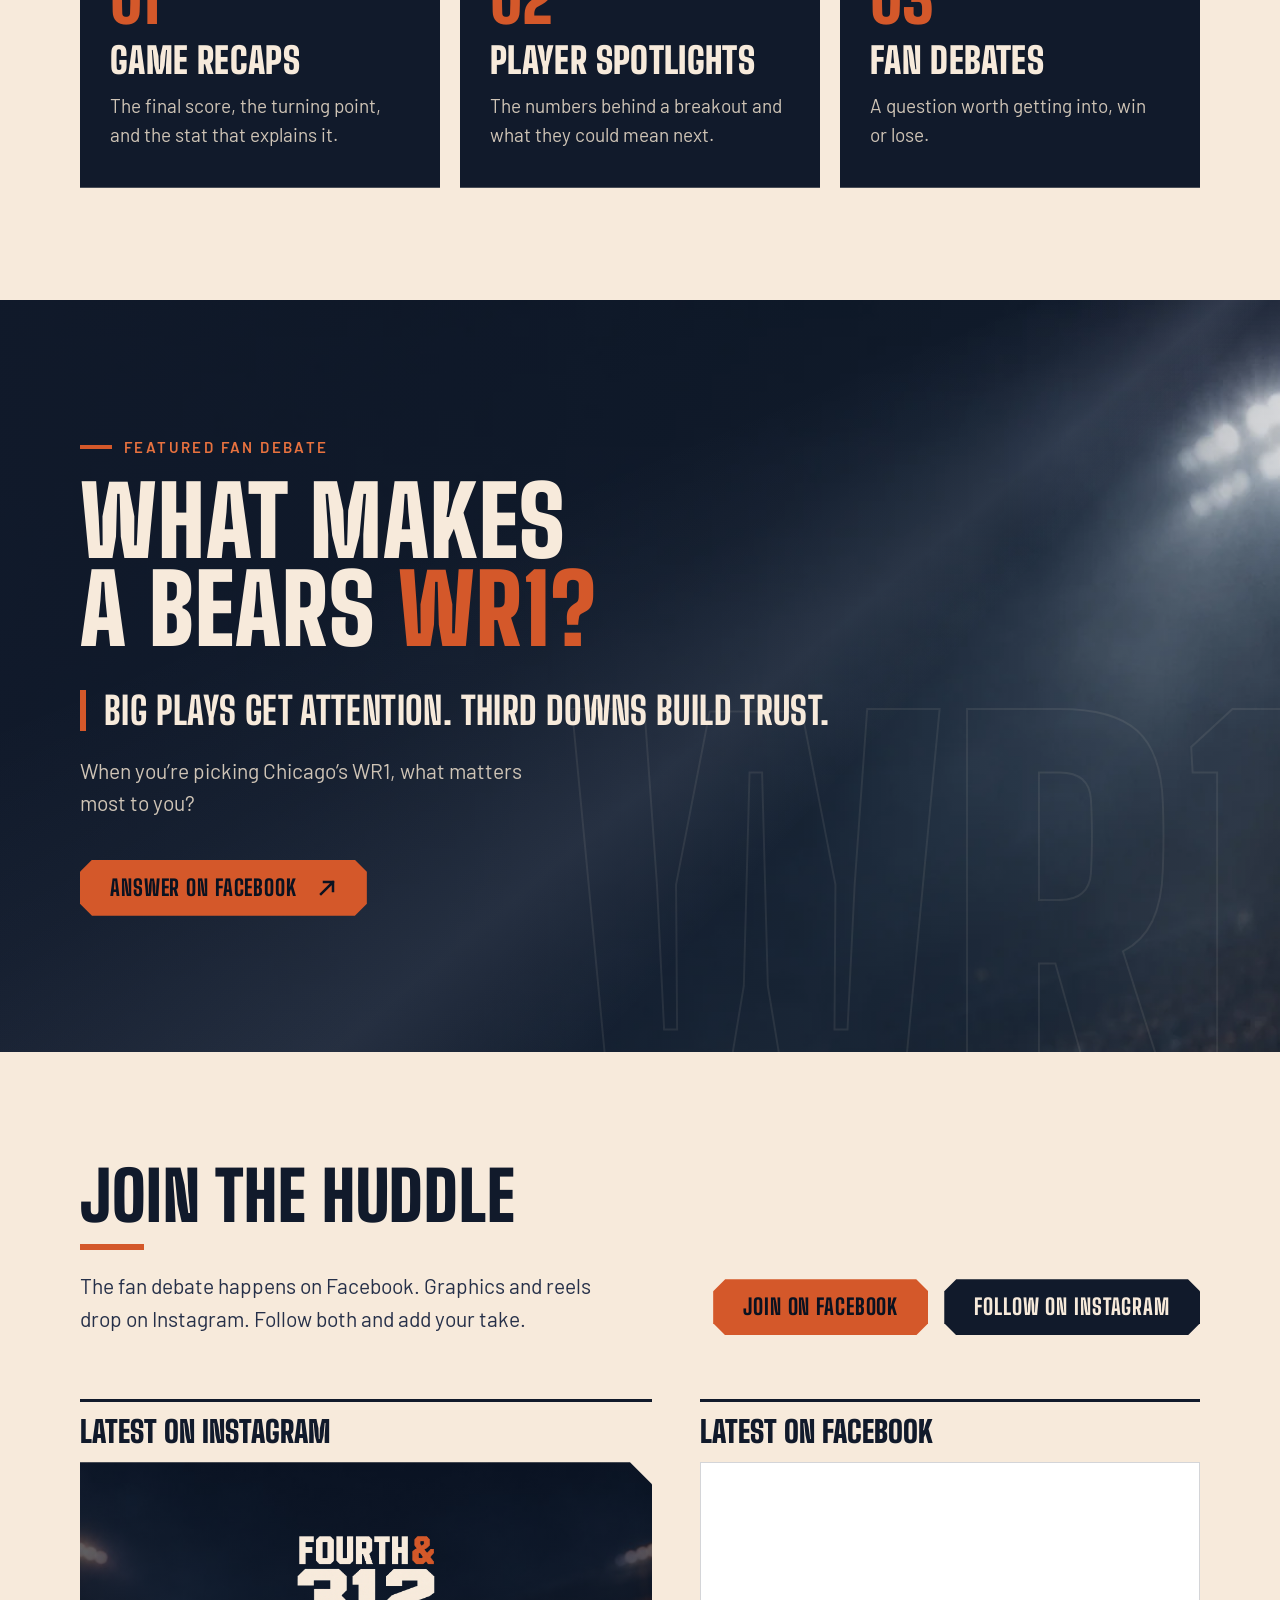
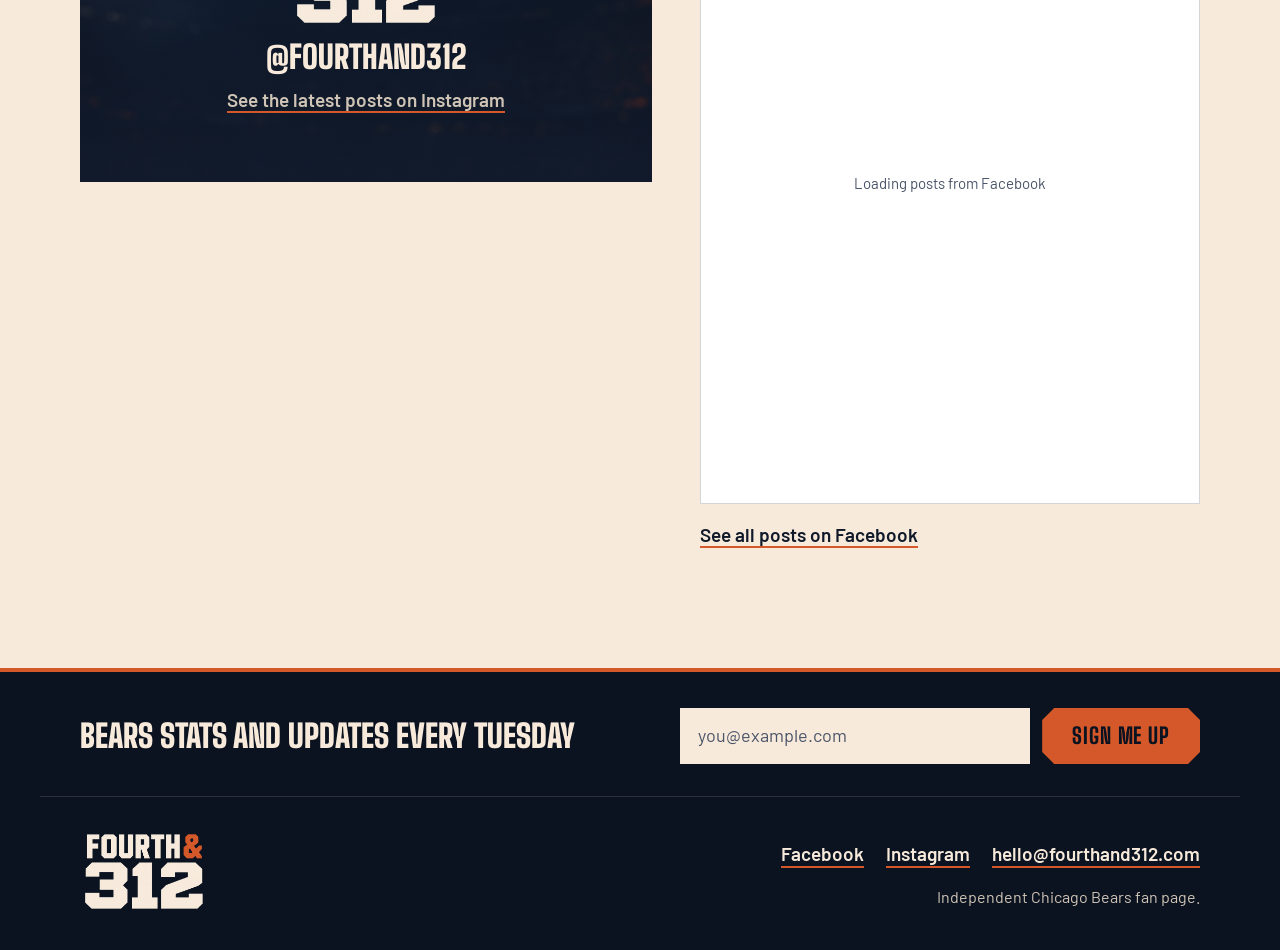
==== commit e8756f30: "Breakdown: Gordon is day-to-day with a left shoulder injury (Tuesday update) Co-Authored-By: Claude " ====
--- a/site/index.html
+++ b/site/index.html
@@ -172,7 +172,7 @@
               </li>
               <li class="key">
                 <h4 class="key__title">Keep an eye on Kyler Gordon</h4>
-                <p class="key__text">The nickel corner hurt his left arm against Tampa Bay and sat out Monday’s practice. Saints rookie Jordyn Tyson caught 11 passes last week. Wednesday’s injury report is the first real update.</p>
+                <p class="key__text">The nickel corner hurt his left shoulder against Tampa Bay and has missed two straight practices. Ben Johnson calls him day-to-day. Saints rookie Jordyn Tyson caught 11 passes last week, so Wednesday’s injury report matters.</p>
               </li>
             </ul>
           </div>
@@ -209,6 +209,7 @@
 
         <p class="breakdown__sources">Sources:
           <a href="https://chicago.suntimes.com/bears/2026/11/16/bears-report-cb-kyler-gordon-out-for-monday-practice-wr-luther-burden-rb-kyle-monangai-active" target="_blank" rel="noopener noreferrer">Chicago Sun-Times</a>,
+          <a href="https://www.shawlocal.com/bears/2026/11/17/what-chicago-bears-caleb-williams-ben-johnson-said-tuesday-after-their-bye-week/" target="_blank" rel="noopener noreferrer">Shaw Local</a>,
           <a href="https://www.espn.com/nfl/recap/_/gameId/401873055" target="_blank" rel="noopener noreferrer">ESPN</a>,
           <a href="https://www.foxsports.com/nfl/week-11-new-orleans-saints-vs-chicago-bears-nov-22-2026-game-boxscore-11090" target="_blank" rel="noopener noreferrer">FOX Sports</a>,
           <a href="https://www.chicagobears.com/news/chicago-bears-acquire-all-pro-dl-jeffery-simmons-via-trade-roster-moves" target="_blank" rel="noopener noreferrer">Chicago Bears</a>,
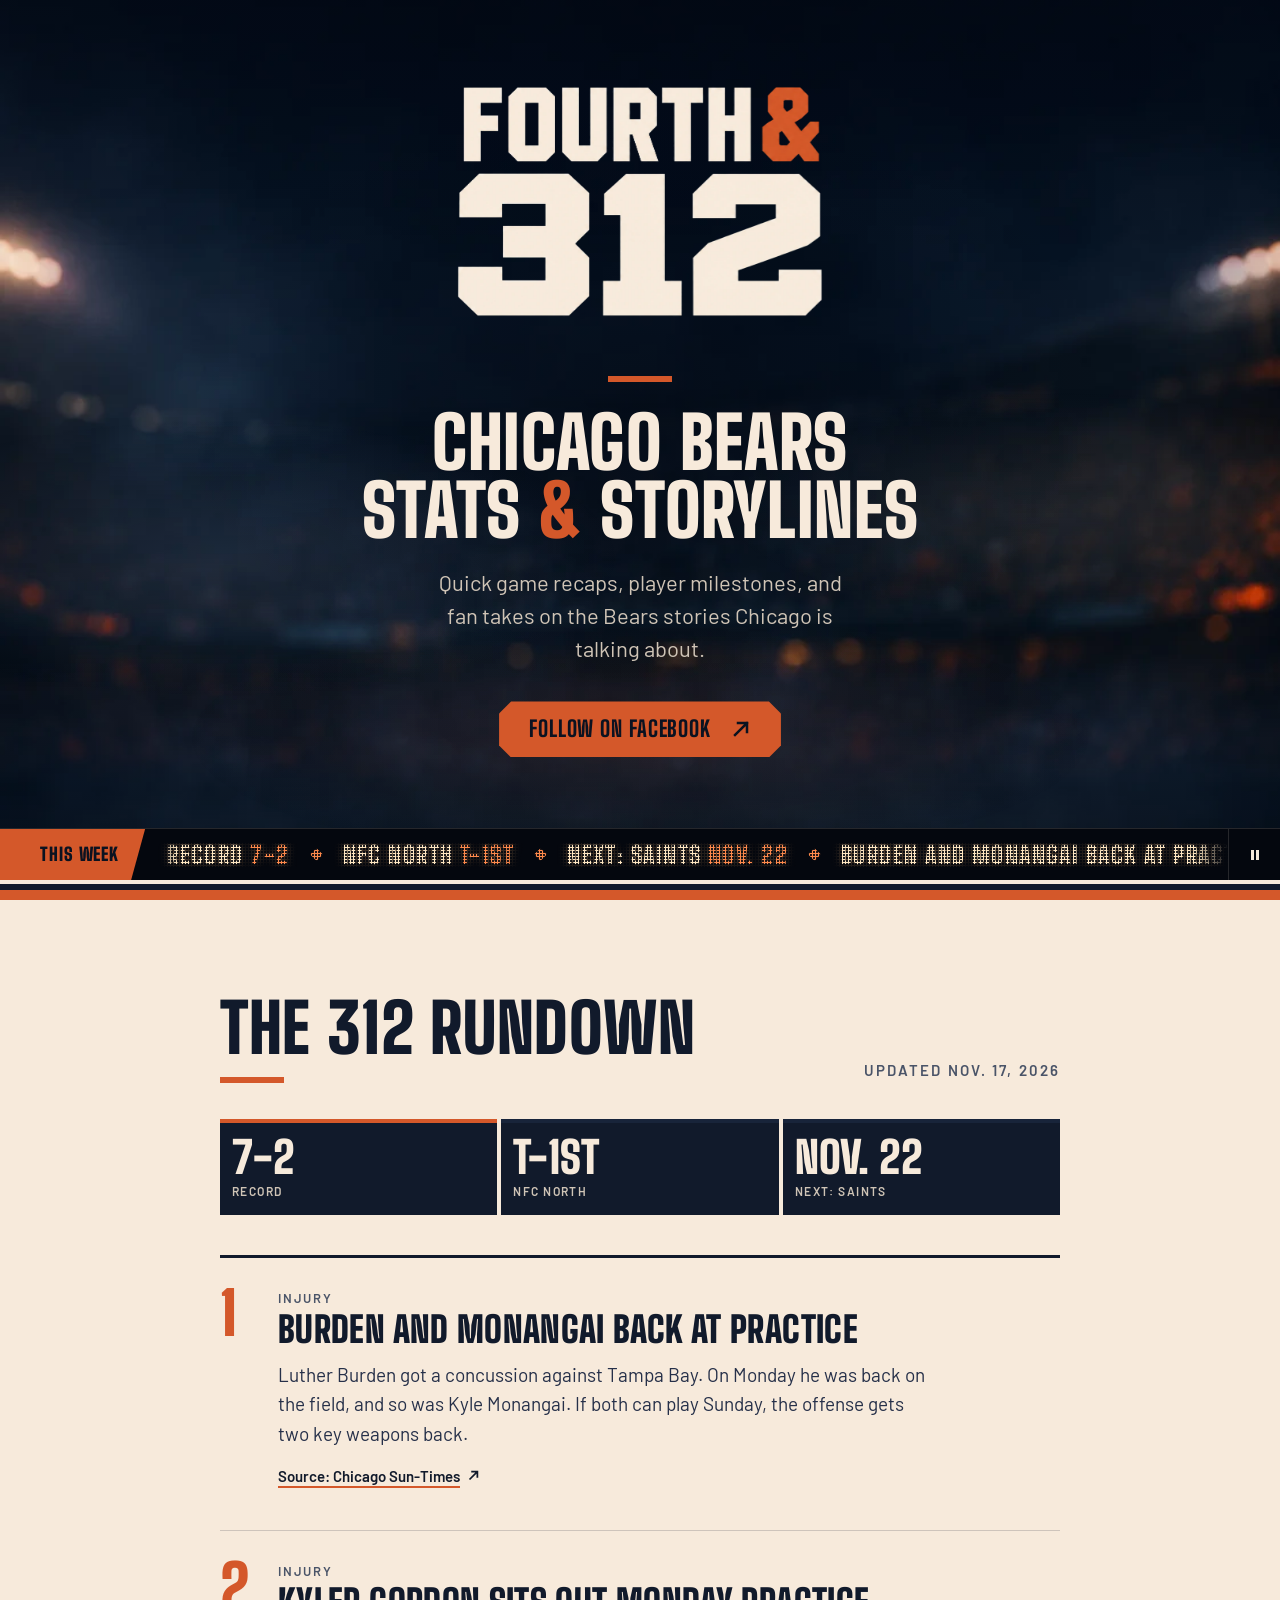
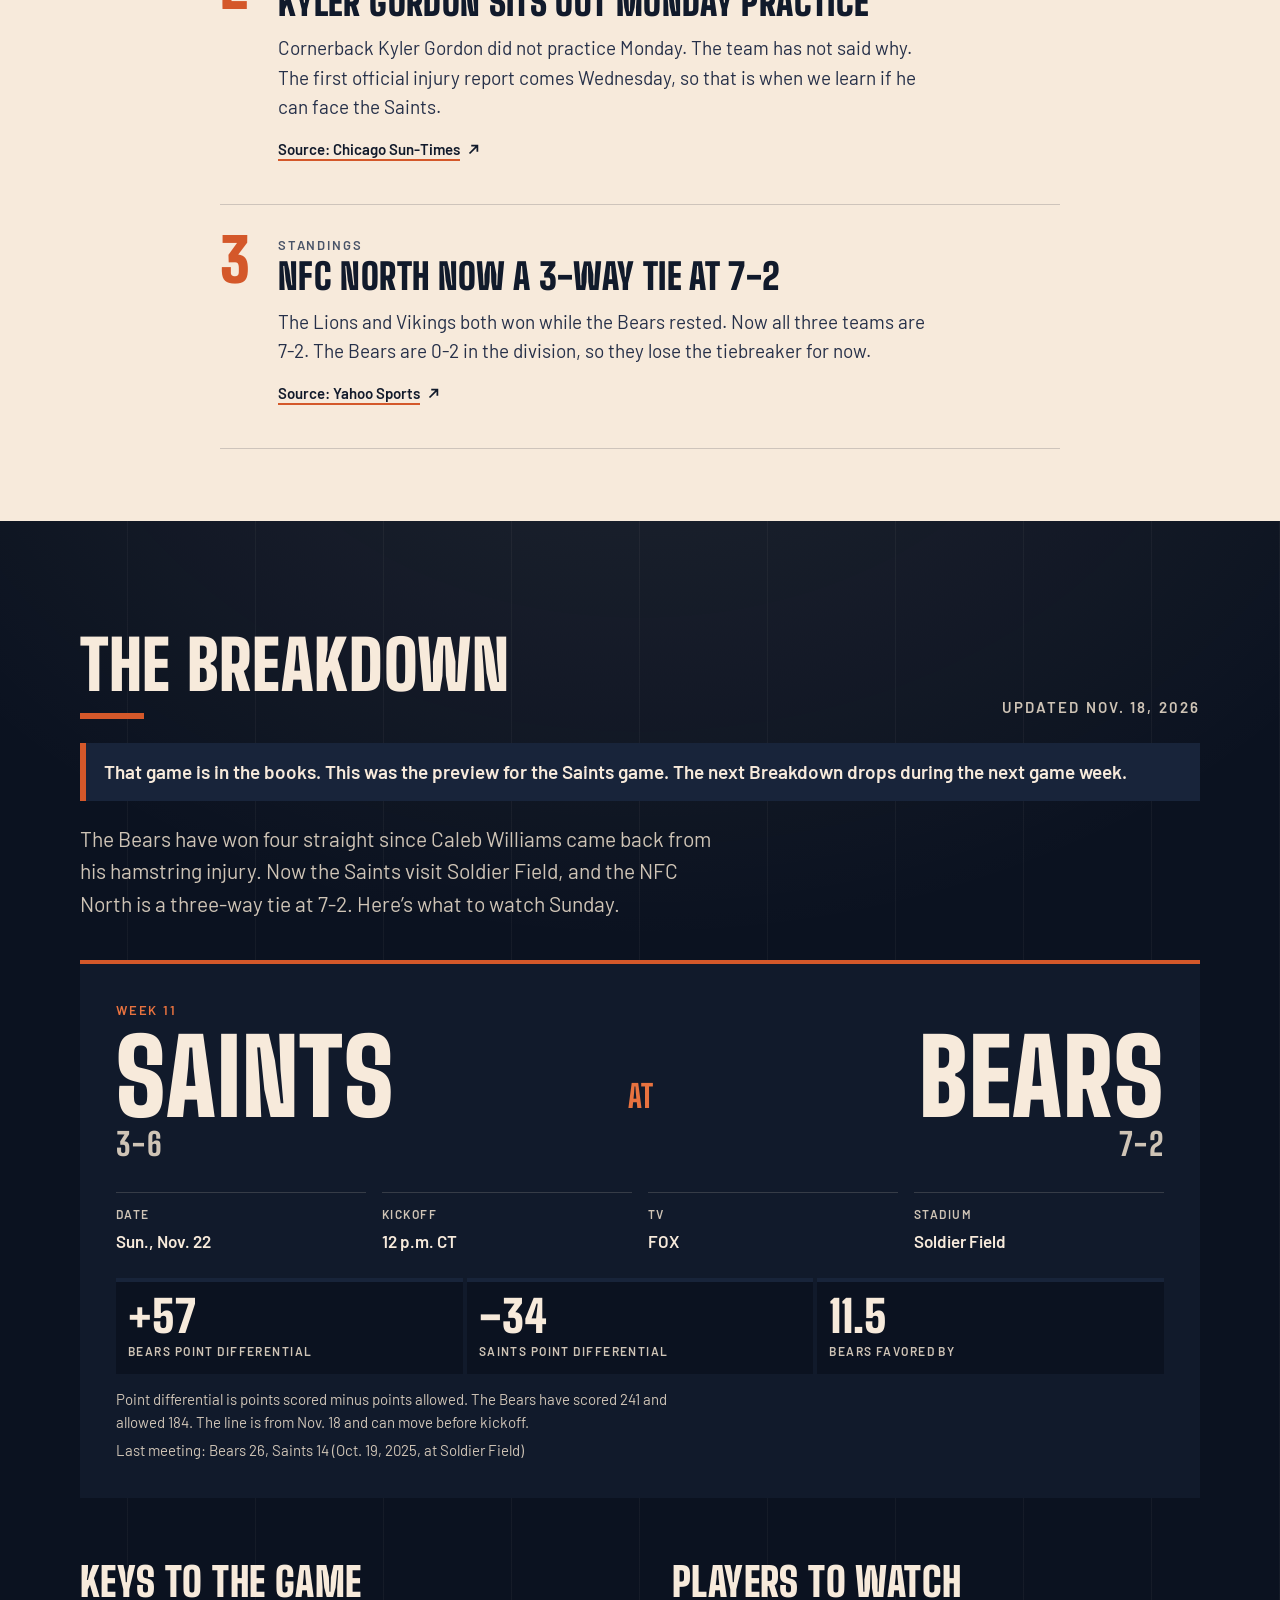
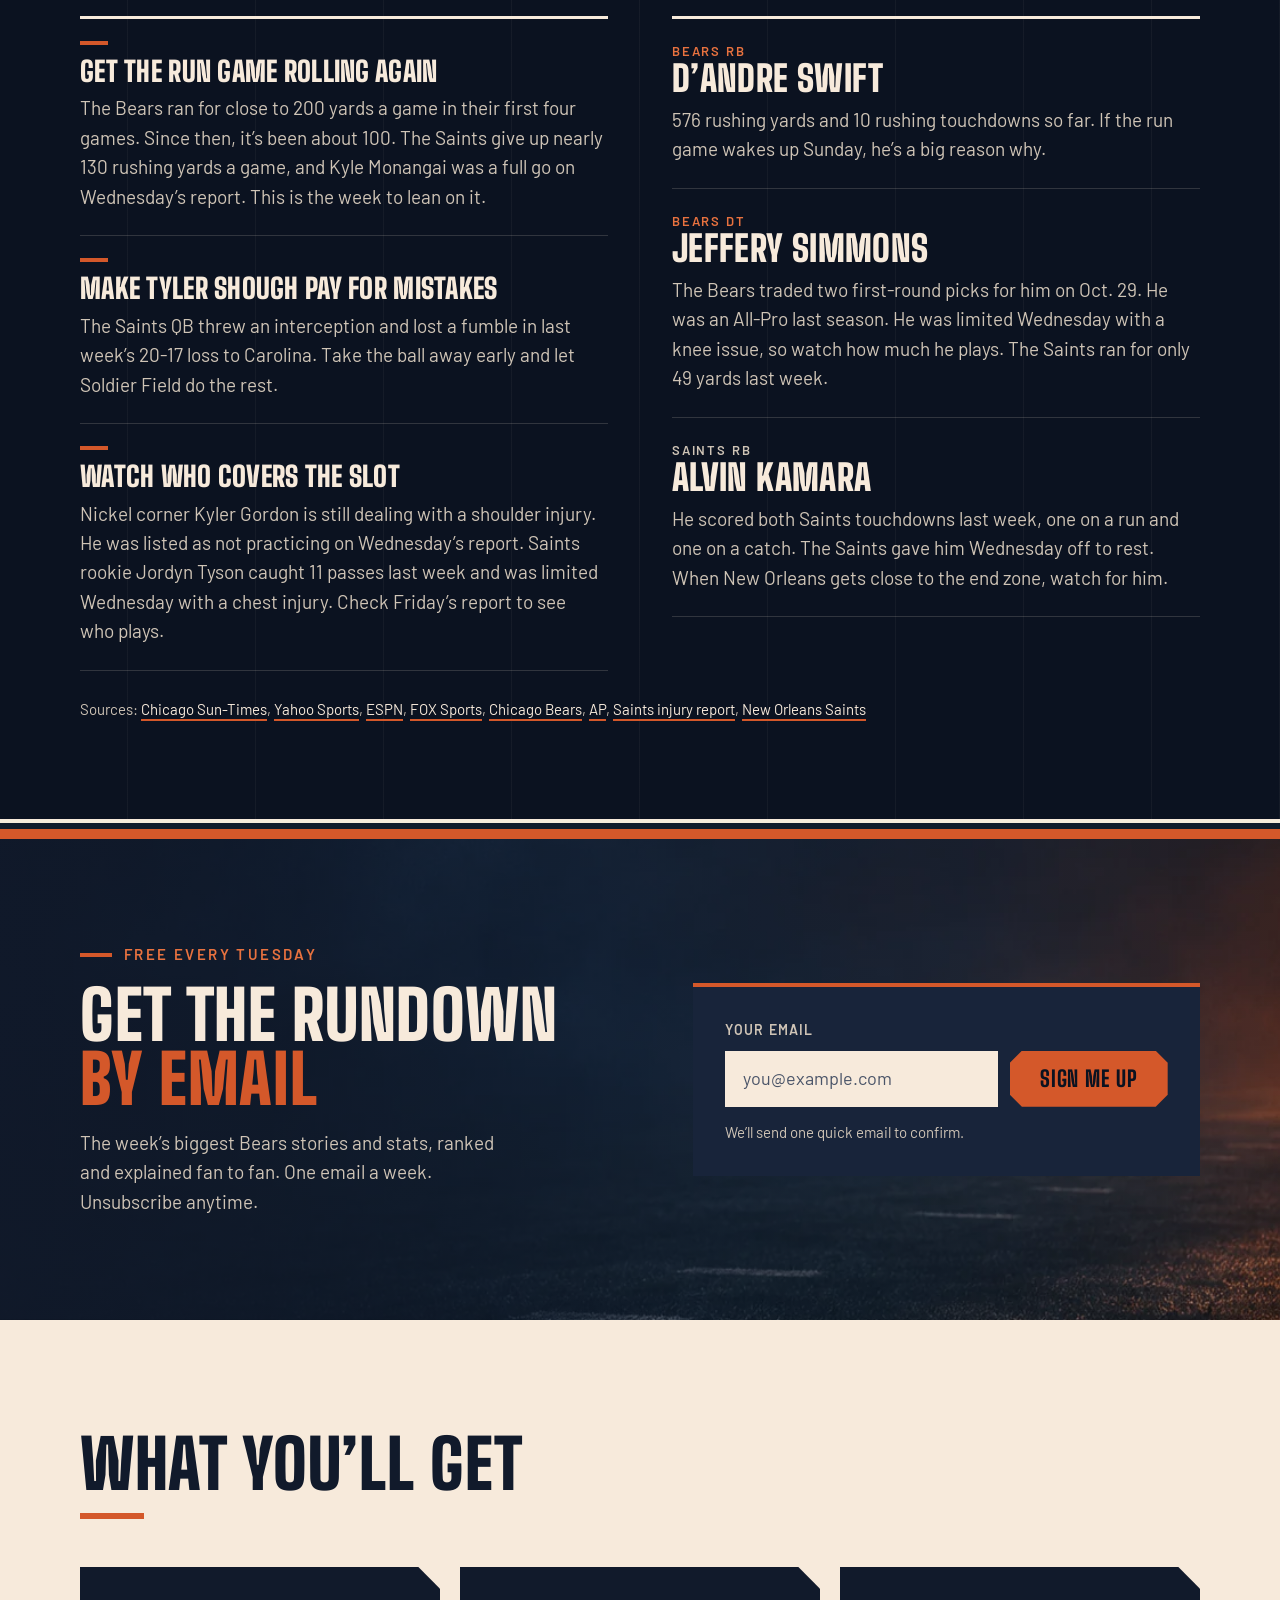
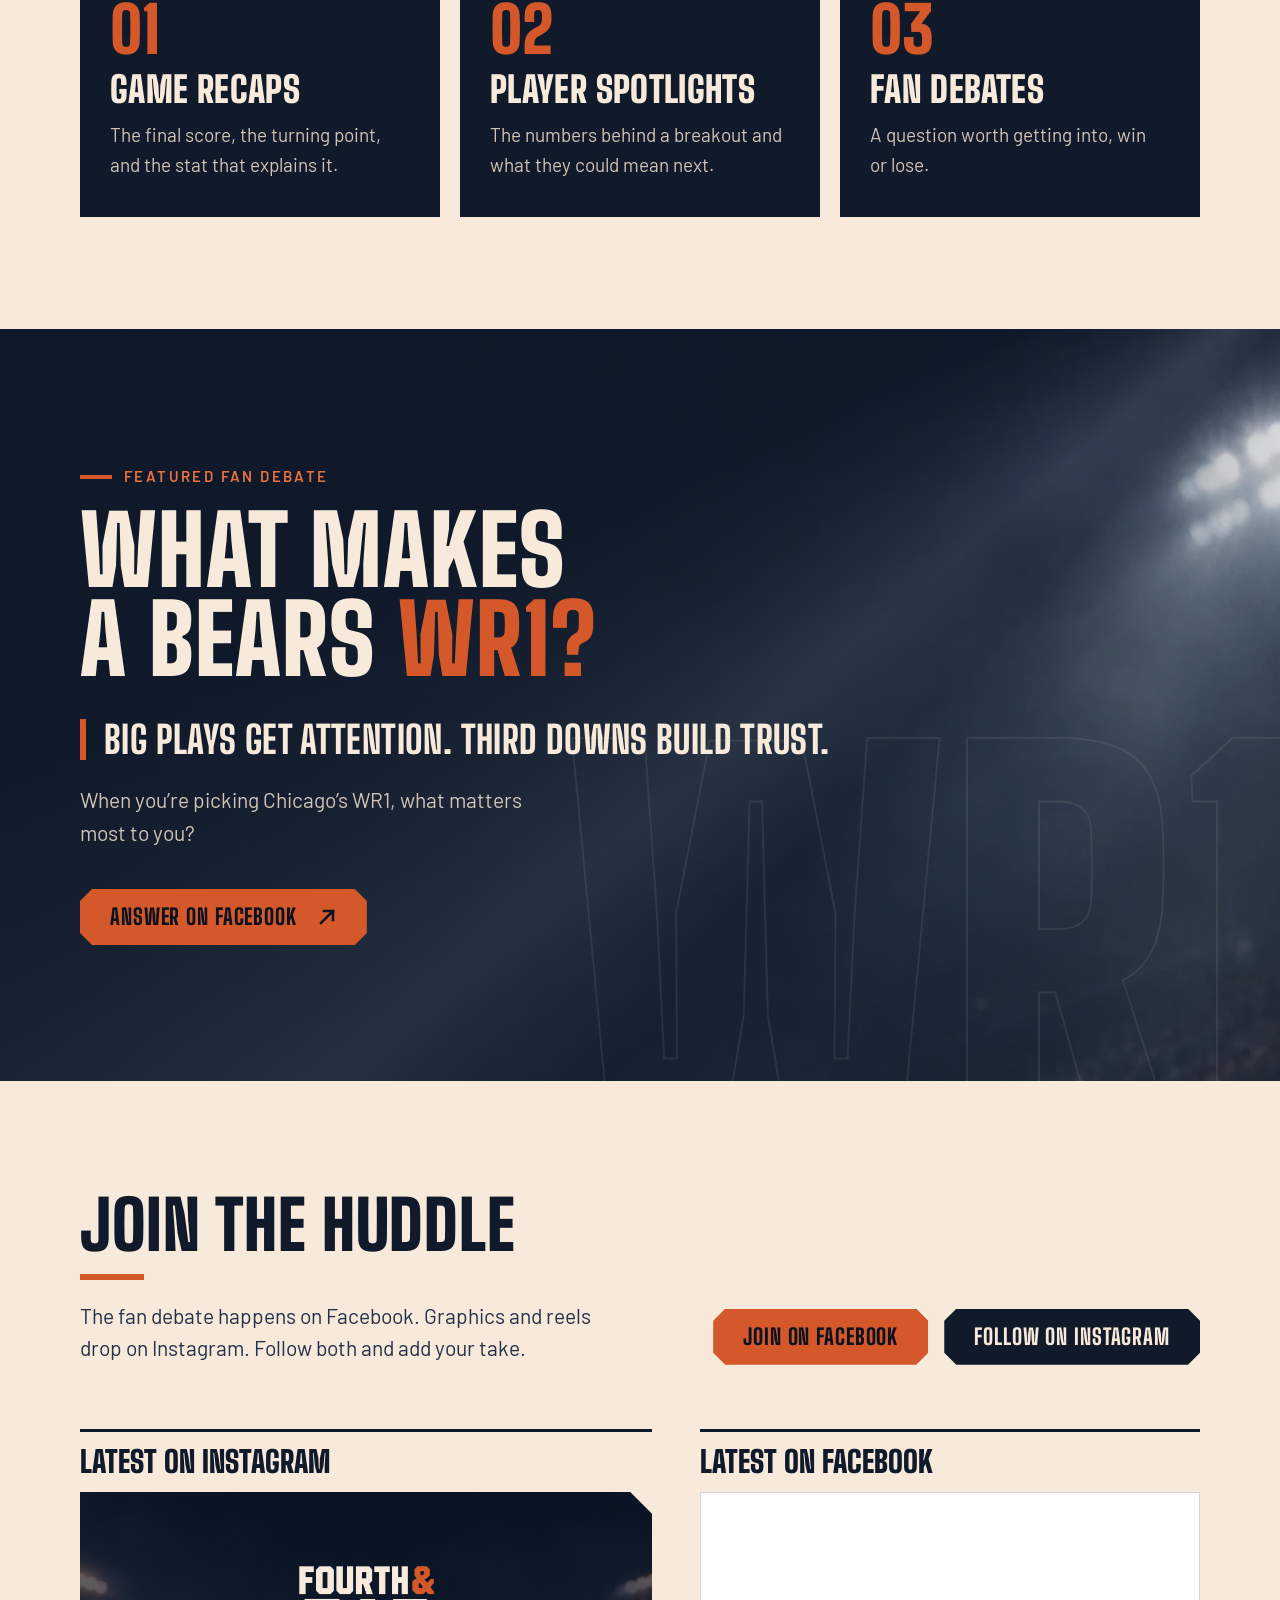
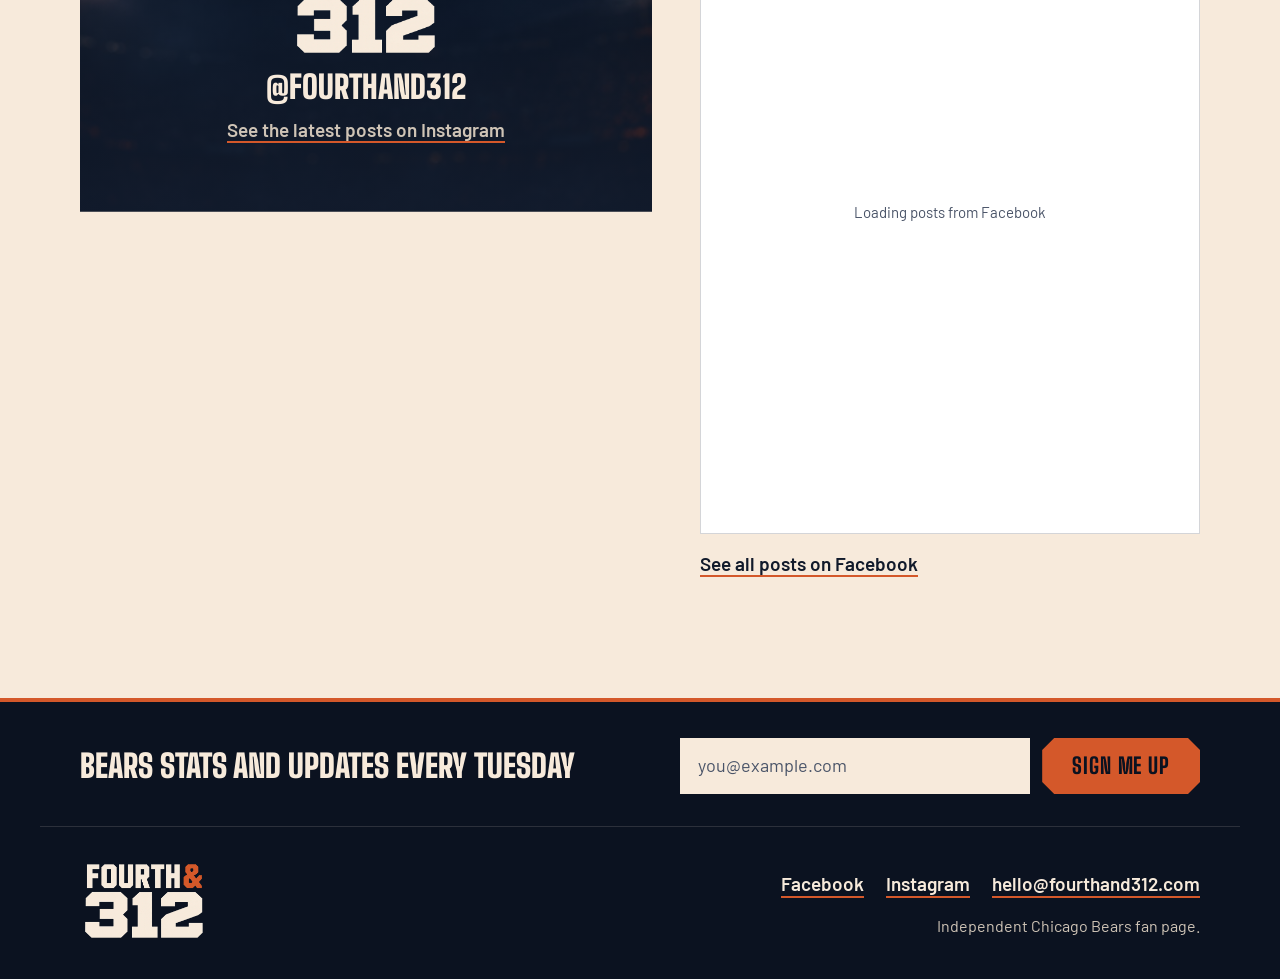
==== commit ae3ac772: "Breakdown: Wednesday injury report (Gordon DNP, Simmons limited), line as of Nov. 18 Co-Authored-By:" ====
--- a/site/index.html
+++ b/site/index.html
@@ -129,7 +129,7 @@
       <div class="wrap breakdown__inner">
         <div class="breakdown__head">
           <h2 id="breakdown-title" class="section-title">The Breakdown</h2>
-          <p class="breakdown__date">Updated <time datetime="2026-11-17">Nov. 17, 2026</time></p>
+          <p class="breakdown__date">Updated <time datetime="2026-11-18">Nov. 18, 2026</time></p>
         </div>
         <p class="breakdown__status" hidden>That game is in the books. This was the preview for the Saints game. The next Breakdown drops during the next game week.</p>
         <p class="breakdown__lede">The Bears have won four straight since Caleb Williams came back from his hamstring injury. Now the Saints visit Soldier Field, and the NFC North is a three-way tie at 7-2. Here’s what to watch Sunday.</p>
@@ -154,7 +154,7 @@
             <li><span class="matchup__stat-label">Saints point differential</span><span class="matchup__stat-value">&minus;34</span></li>
             <li><span class="matchup__stat-label">Bears favored by</span><span class="matchup__stat-value">11.5</span></li>
           </ul>
-          <p class="matchup__fine">Point differential is points scored minus points allowed. The Bears have scored 241 and allowed 184. The line is from Nov. 17 and can move before kickoff.</p>
+          <p class="matchup__fine">Point differential is points scored minus points allowed. The Bears have scored 241 and allowed 184. The line is from Nov. 18 and can move before kickoff.</p>
           <p class="matchup__fine">Last meeting: Bears 26, Saints 14 (Oct. 19, 2025, at Soldier Field)</p>
         </div>
 
@@ -164,15 +164,15 @@
             <ul class="keys" role="list">
               <li class="key">
                 <h4 class="key__title">Get the run game rolling again</h4>
-                <p class="key__text">The Bears ran for close to 200 yards a game in their first four games. Since then, it’s been about 100. The Saints give up nearly 130 rushing yards a game, and Kyle Monangai is back at practice. This is the week to lean on it.</p>
+                <p class="key__text">The Bears ran for close to 200 yards a game in their first four games. Since then, it’s been about 100. The Saints give up nearly 130 rushing yards a game, and Kyle Monangai was a full go on Wednesday’s report. This is the week to lean on it.</p>
               </li>
               <li class="key">
                 <h4 class="key__title">Make Tyler Shough pay for mistakes</h4>
                 <p class="key__text">The Saints QB threw an interception and lost a fumble in last week’s 20-17 loss to Carolina. Take the ball away early and let Soldier Field do the rest.</p>
               </li>
               <li class="key">
-                <h4 class="key__title">Keep an eye on Kyler Gordon</h4>
-                <p class="key__text">The nickel corner hurt his left shoulder against Tampa Bay and has missed two straight practices. Ben Johnson calls him day-to-day. Saints rookie Jordyn Tyson caught 11 passes last week, so Wednesday’s injury report matters.</p>
+                <h4 class="key__title">Watch who covers the slot</h4>
+                <p class="key__text">Nickel corner Kyler Gordon is still dealing with a shoulder injury. He was listed as not practicing on Wednesday’s report. Saints rookie Jordyn Tyson caught 11 passes last week and was limited Wednesday with a chest injury. Check Friday’s report to see who plays.</p>
               </li>
             </ul>
           </div>
@@ -188,12 +188,12 @@
               <li class="player">
                 <p class="player__team">Bears DT</p>
                 <h4 class="player__name">Jeffery Simmons</h4>
-                <p class="player__text">The Bears traded two first-round picks for him on Oct. 29. He was an All-Pro last season. The Saints ran for only 49 yards last week, and he’s here to keep it that way.</p>
+                <p class="player__text">The Bears traded two first-round picks for him on Oct. 29. He was an All-Pro last season. He was limited Wednesday with a knee issue, so watch how much he plays. The Saints ran for only 49 yards last week.</p>
               </li>
               <li class="player player--opp">
                 <p class="player__team">Saints RB</p>
                 <h4 class="player__name">Alvin Kamara</h4>
-                <p class="player__text">He scored both Saints touchdowns last week, one on a run and one on a catch. When New Orleans gets close to the end zone, watch for him.</p>
+                <p class="player__text">He scored both Saints touchdowns last week, one on a run and one on a catch. The Saints gave him Wednesday off to rest. When New Orleans gets close to the end zone, watch for him.</p>
               </li>
             </ul>
           </div>
@@ -208,12 +208,13 @@
         </div>
 
         <p class="breakdown__sources">Sources:
-          <a href="https://chicago.suntimes.com/bears/2026/11/16/bears-report-cb-kyler-gordon-out-for-monday-practice-wr-luther-burden-rb-kyle-monangai-active" target="_blank" rel="noopener noreferrer">Chicago Sun-Times</a>,
-          <a href="https://www.shawlocal.com/bears/2026/11/17/what-chicago-bears-caleb-williams-ben-johnson-said-tuesday-after-their-bye-week/" target="_blank" rel="noopener noreferrer">Shaw Local</a>,
+          <a href="https://chicago.suntimes.com/bears/2026/11/16/bears-ben-johnson-kyle-monangai-more-explosive-runs-after-bye-week-saints-nfl-coach-running-back" target="_blank" rel="noopener noreferrer">Chicago Sun-Times</a>,
+          <a href="https://sports.yahoo.com/articles/bears-vs-saints-injury-report-224439372.html" target="_blank" rel="noopener noreferrer">Yahoo Sports</a>,
           <a href="https://www.espn.com/nfl/recap/_/gameId/401873055" target="_blank" rel="noopener noreferrer">ESPN</a>,
           <a href="https://www.foxsports.com/nfl/week-11-new-orleans-saints-vs-chicago-bears-nov-22-2026-game-boxscore-11090" target="_blank" rel="noopener noreferrer">FOX Sports</a>,
           <a href="https://www.chicagobears.com/news/chicago-bears-acquire-all-pro-dl-jeffery-simmons-via-trade-roster-moves" target="_blank" rel="noopener noreferrer">Chicago Bears</a>,
-          <a href="https://roundtable.io/sports/nfl/bears/news/bears-plan-to-address-struggling-run-game-over-week-10-bye" target="_blank" rel="noopener noreferrer">Roundtable</a>,
+          <a href="https://www.lanacion.com.ar/usa/johnson-and-bears-looking-to-improve-rushing-attack-during-bye-week-for-2nd-straight-year-nid12112026/" target="_blank" rel="noopener noreferrer">AP</a>,
+          <a href="https://www.neworleanssaints.com/news/injury-report-chicago-bears-vs-new-orleans-saints-2026-nfl-week-11-wednesday" target="_blank" rel="noopener noreferrer">Saints injury report</a>,
           <a href="https://www.neworleanssaints.com/news/chicago-bears-2026-new-orleans-saints-opponent-profile" target="_blank" rel="noopener noreferrer">New Orleans Saints</a>
           <span class="sr-only">(links open in a new tab)</span>
         </p>
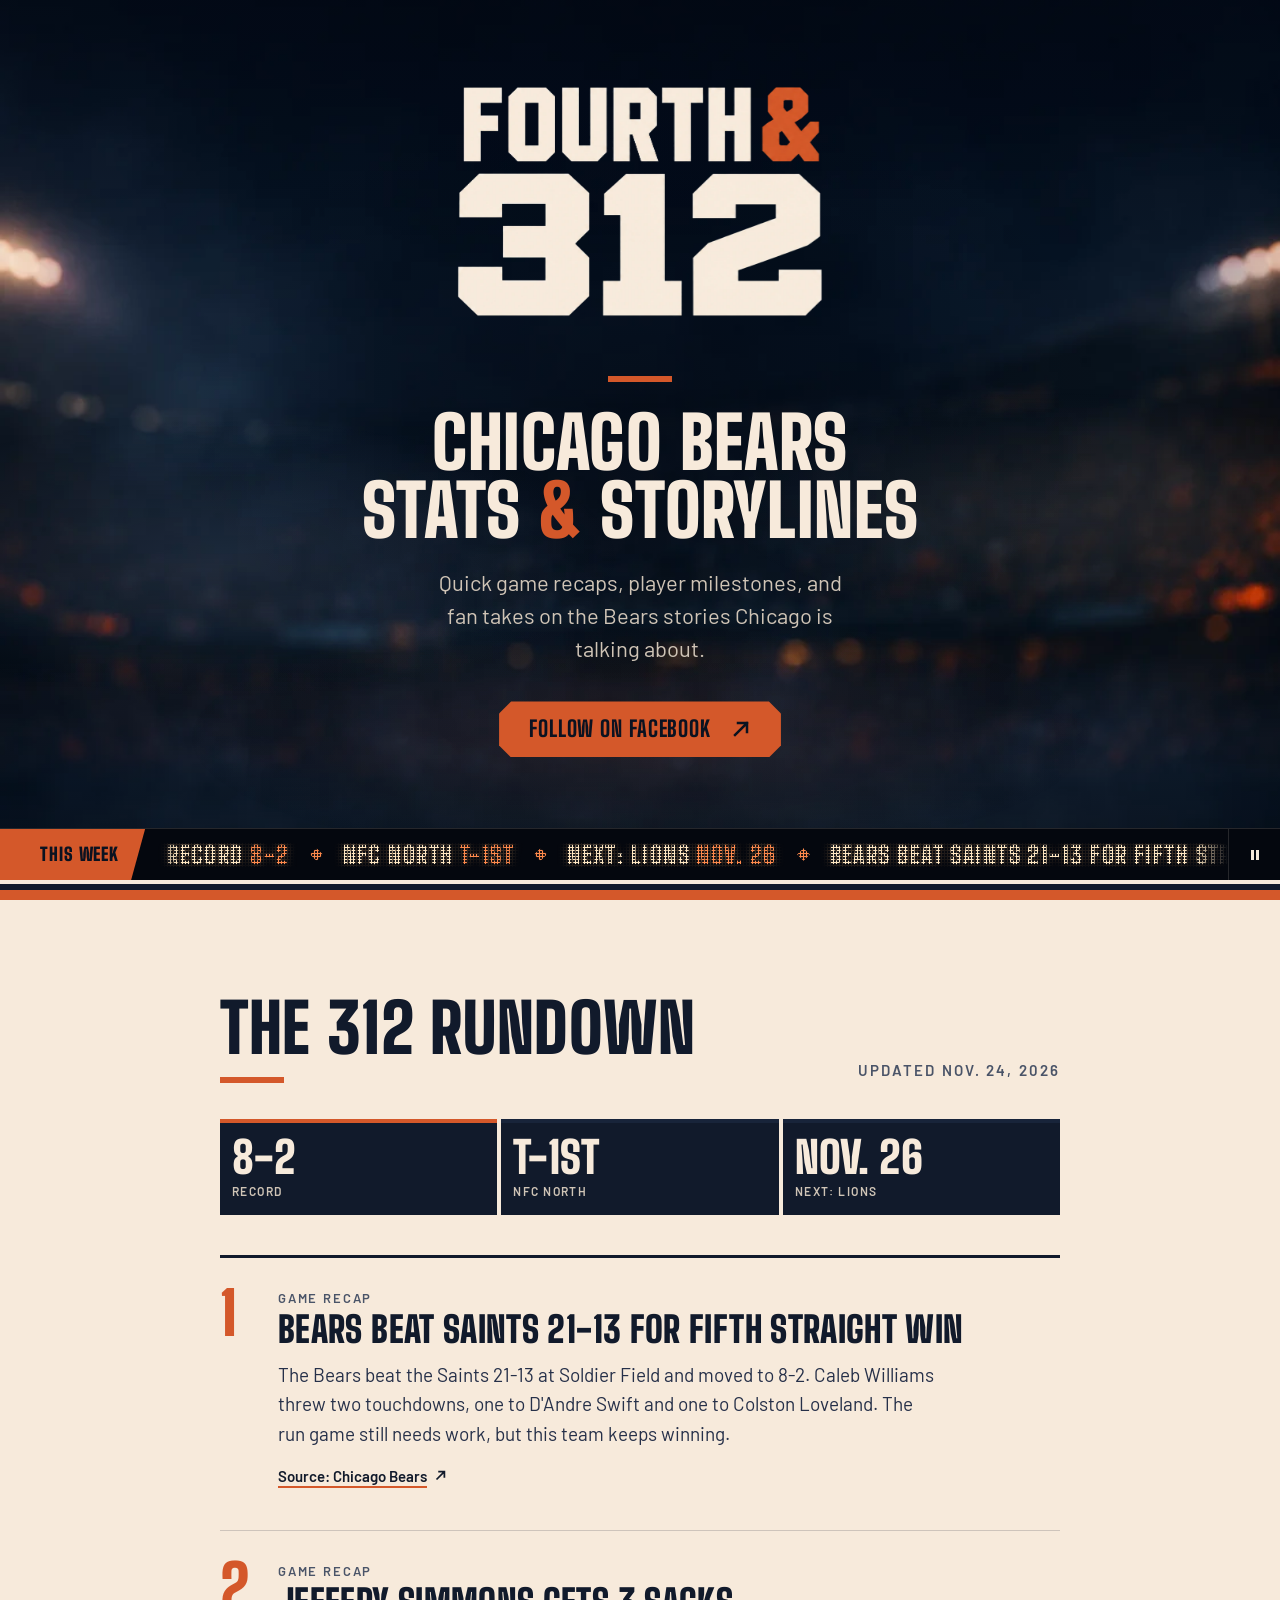
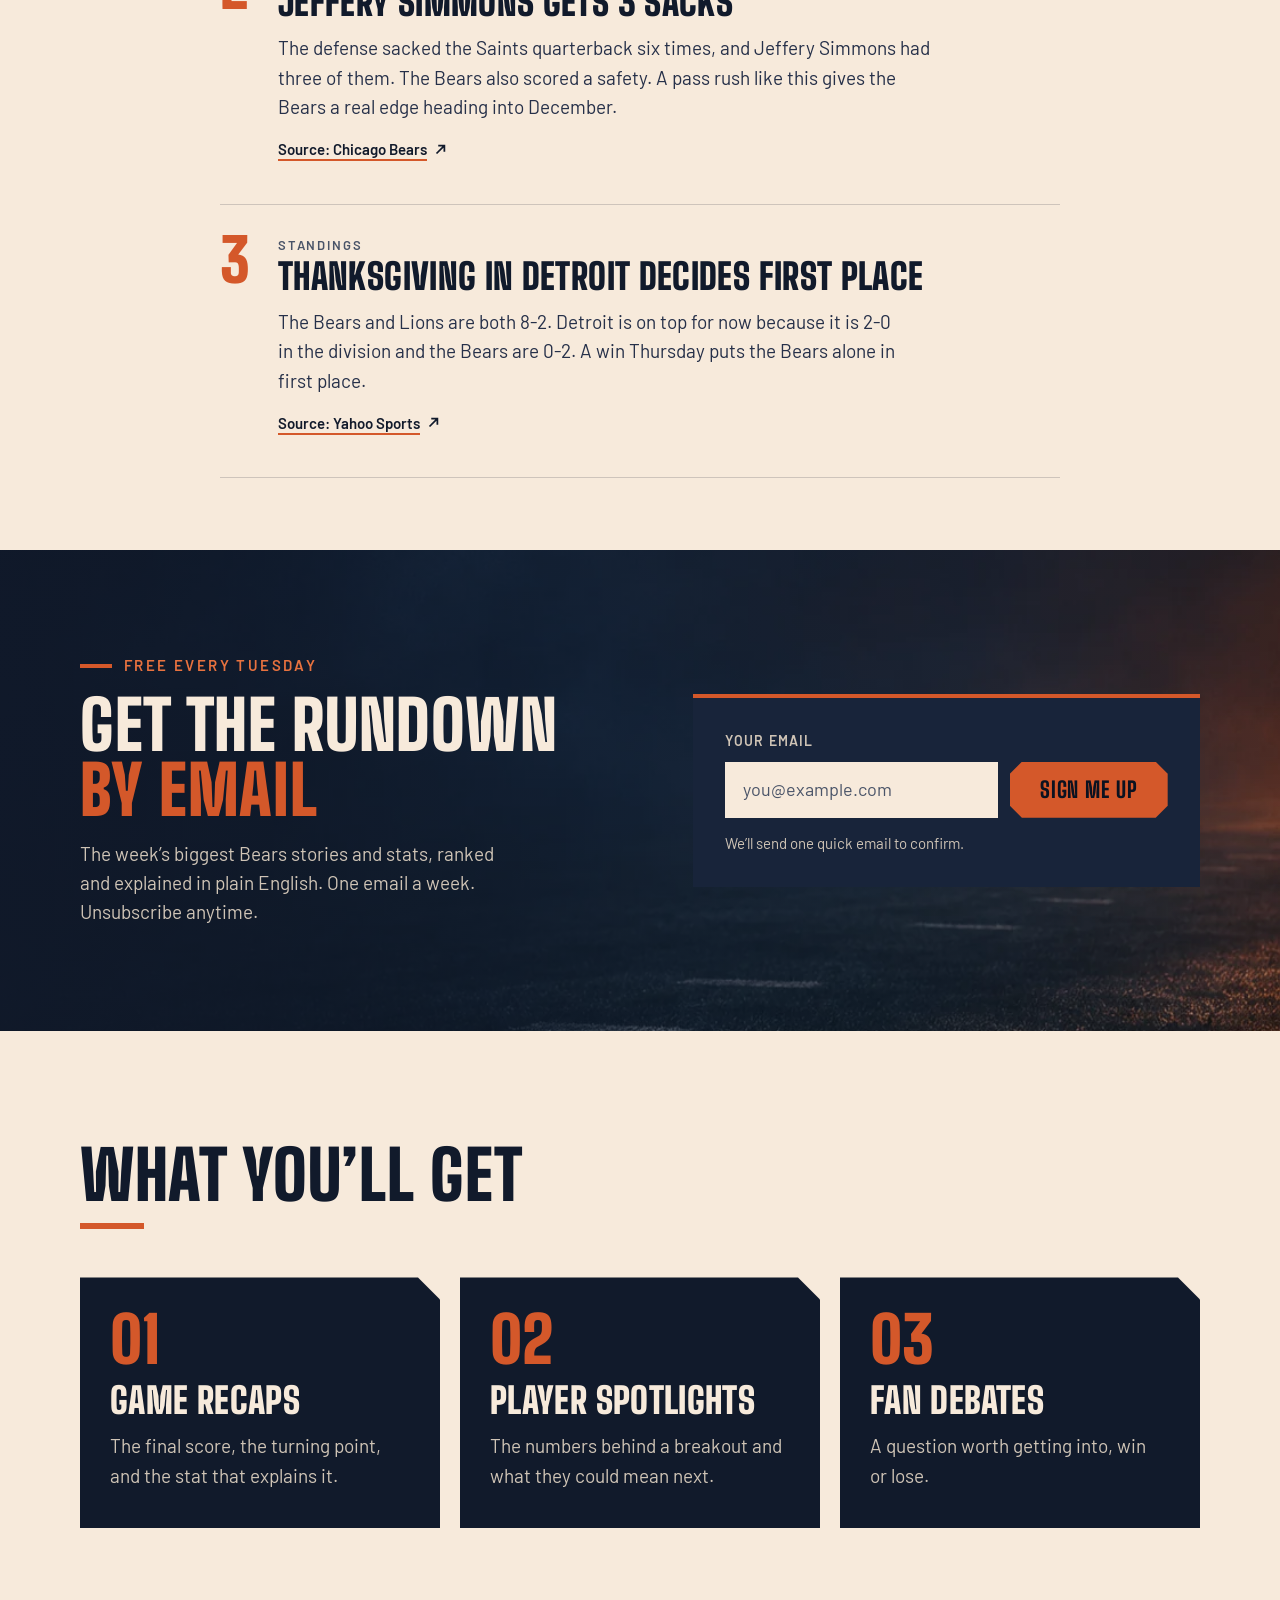
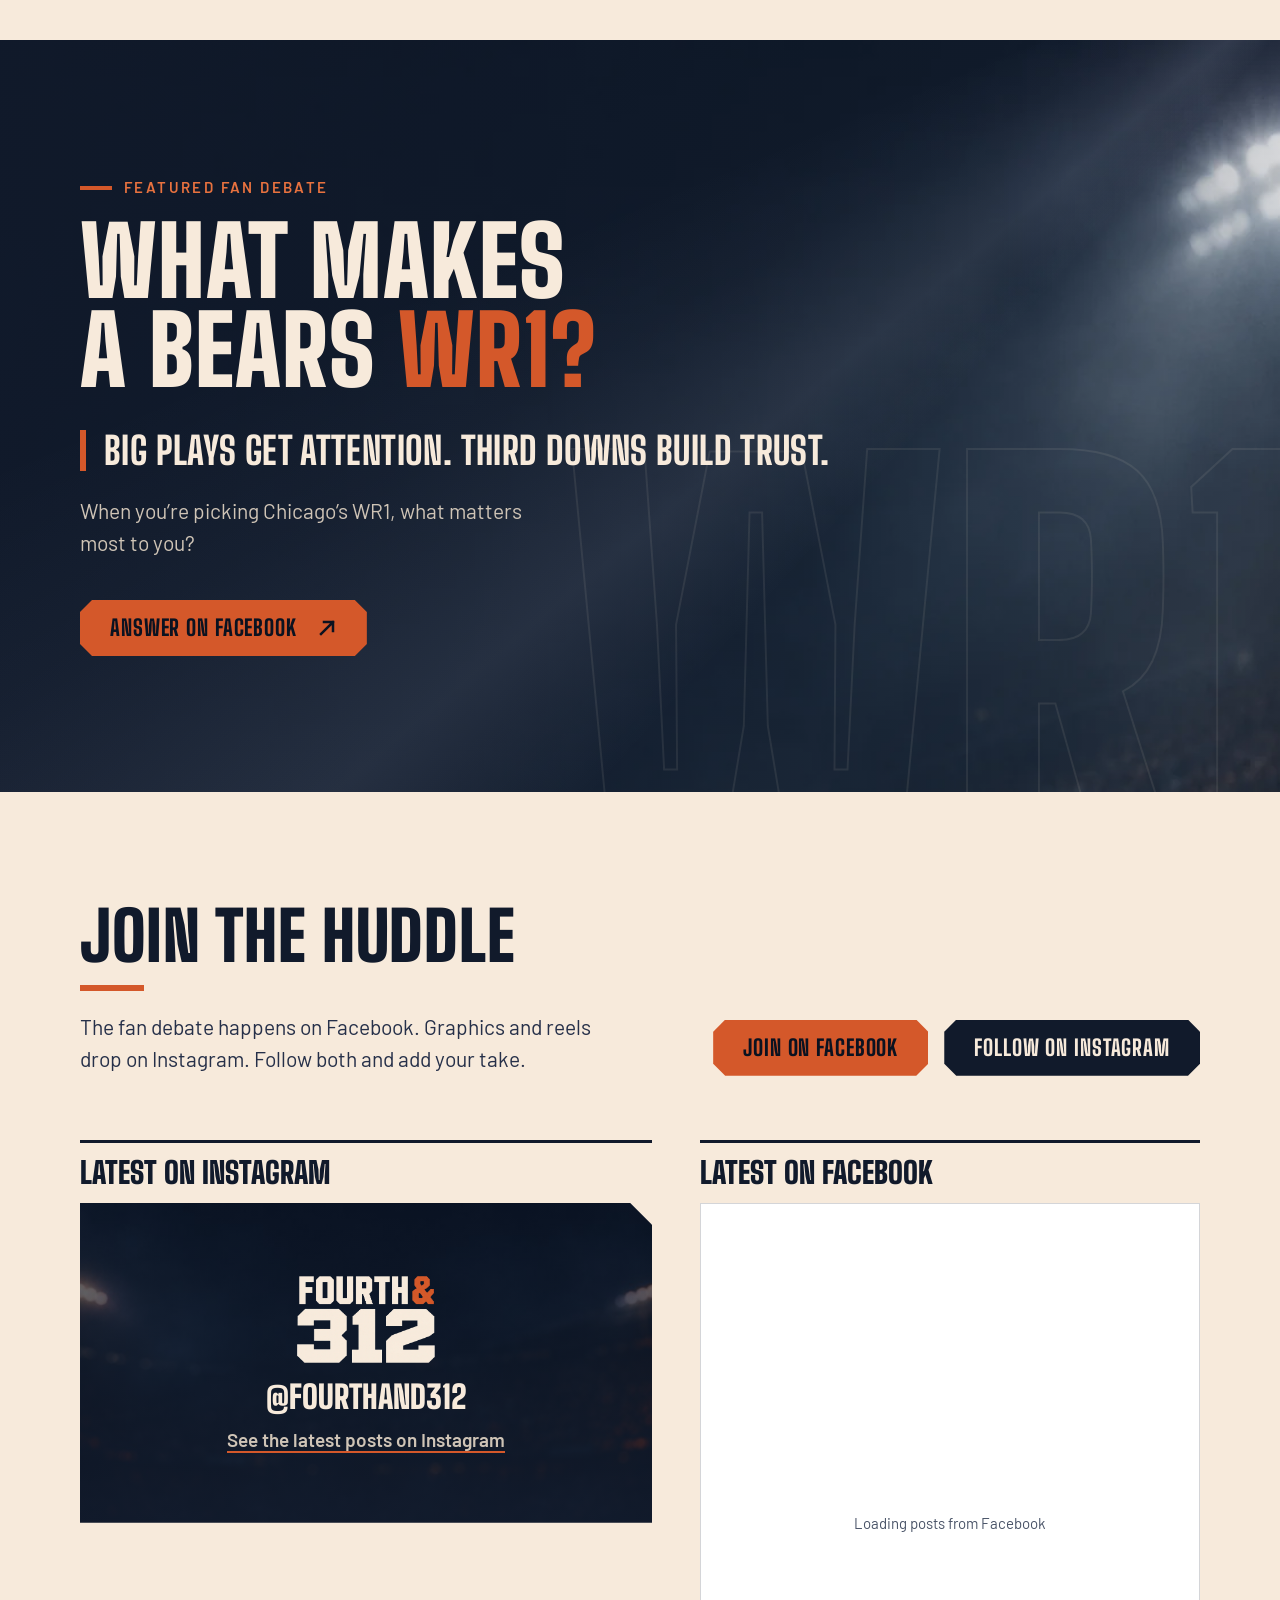
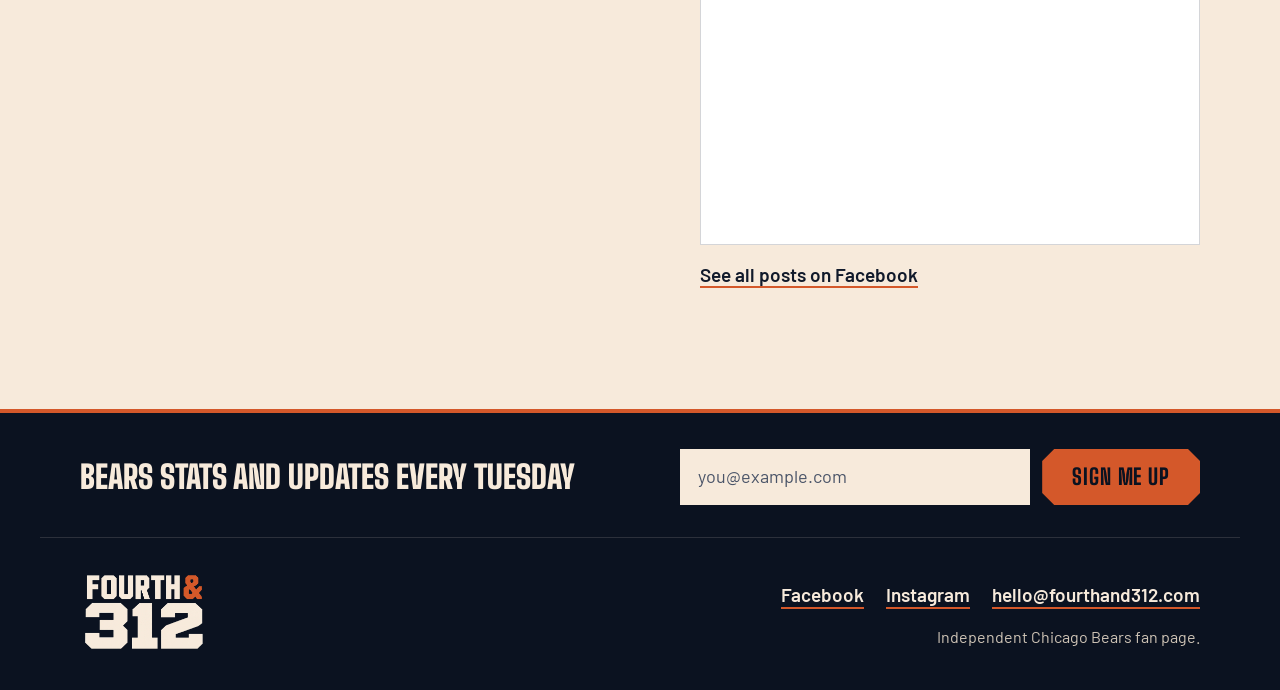
==== commit 51777883: "The 312 Rundown: week of Nov. 24, 2026 Co-Authored-By: Claude Opus 5.5 <noreply@anthropic.com> Claud" ====
--- a/site/index.html
+++ b/site/index.html
@@ -90,137 +90,38 @@
       <div class="wrap rundown__inner">
         <div class="rundown__head">
           <h2 id="rundown-title" class="section-title">The 312 Rundown</h2>
-          <p class="rundown__date">Updated <time datetime="2026-11-17">Nov. 17, 2026</time></p>
+          <p class="rundown__date">Updated <time datetime="2026-11-24">Nov. 24, 2026</time></p>
         </div>
 
         <ul class="scoreboard" role="list" aria-label="Where the Bears stand">
-          <li><span class="scoreboard__label">Record</span><span class="scoreboard__value">7-2</span></li>
+          <li><span class="scoreboard__label">Record</span><span class="scoreboard__value">8-2</span></li>
           <li><span class="scoreboard__label">NFC North</span><span class="scoreboard__value">T-1st</span></li>
-          <li><span class="scoreboard__label">Next: Saints</span><span class="scoreboard__value">Nov. 22</span></li>
+          <li><span class="scoreboard__label">Next: Lions</span><span class="scoreboard__value">Nov. 26</span></li>
         </ul>
 
         <ol class="stories" role="list">
           <li class="story">
-            <p class="story__tag">Injury</p>
-            <h3 class="story__title">Burden and Monangai back at practice</h3>
-            <p class="story__text">Luther Burden got a concussion against Tampa Bay. On Monday he was back on the field, and so was Kyle Monangai. If both can play Sunday, the offense gets two key weapons back.</p>
-            <a class="story__source" href="https://chicago.suntimes.com/bears/2026/11/16/bears-report-cb-kyler-gordon-out-for-monday-practice-wr-luther-burden-rb-kyle-monangai-active" target="_blank" rel="noopener noreferrer">Source: Chicago Sun-Times<span class="sr-only"> (opens in a new tab)</span><svg viewBox="0 0 16 16" aria-hidden="true" focusable="false"><path d="M6 3h7v7M13 3 4 12" fill="none" stroke="currentColor" stroke-width="2"/></svg></a>
+            <p class="story__tag">Game recap</p>
+            <h3 class="story__title">Bears beat Saints 21-13 for fifth straight win</h3>
+            <p class="story__text">The Bears beat the Saints 21-13 at Soldier Field and moved to 8-2. Caleb Williams threw two touchdowns, one to D'Andre Swift and one to Colston Loveland. The run game still needs work, but this team keeps winning.</p>
+            <a class="story__source" href="https://www.chicagobears.com/news/bears-win-fifth-straight-game-move-to-8-2-with-victory-over-saints-game-recap" target="_blank" rel="noopener noreferrer">Source: Chicago Bears<span class="sr-only"> (opens in a new tab)</span><svg viewBox="0 0 16 16" aria-hidden="true" focusable="false"><path d="M6 3h7v7M13 3 4 12" fill="none" stroke="currentColor" stroke-width="2"/></svg></a>
           </li>
           <li class="story">
-            <p class="story__tag">Injury</p>
-            <h3 class="story__title">Kyler Gordon sits out Monday practice</h3>
-            <p class="story__text">Cornerback Kyler Gordon did not practice Monday. The team has not said why. The first official injury report comes Wednesday, so that is when we learn if he can face the Saints.</p>
-            <a class="story__source" href="https://chicago.suntimes.com/bears/2026/11/16/bears-report-cb-kyler-gordon-out-for-monday-practice-wr-luther-burden-rb-kyle-monangai-active" target="_blank" rel="noopener noreferrer">Source: Chicago Sun-Times<span class="sr-only"> (opens in a new tab)</span><svg viewBox="0 0 16 16" aria-hidden="true" focusable="false"><path d="M6 3h7v7M13 3 4 12" fill="none" stroke="currentColor" stroke-width="2"/></svg></a>
+            <p class="story__tag">Game recap</p>
+            <h3 class="story__title">Jeffery Simmons gets 3 sacks</h3>
+            <p class="story__text">The defense sacked the Saints quarterback six times, and Jeffery Simmons had three of them. The Bears also scored a safety. A pass rush like this gives the Bears a real edge heading into December.</p>
+            <a class="story__source" href="https://www.chicagobears.com/news/jeffery-simmons-montez-sweat-lead-bears-strong-defensive-effort-in-win-over-saints" target="_blank" rel="noopener noreferrer">Source: Chicago Bears<span class="sr-only"> (opens in a new tab)</span><svg viewBox="0 0 16 16" aria-hidden="true" focusable="false"><path d="M6 3h7v7M13 3 4 12" fill="none" stroke="currentColor" stroke-width="2"/></svg></a>
           </li>
           <li class="story">
             <p class="story__tag">Standings</p>
-            <h3 class="story__title">NFC North now a 3-way tie at 7-2</h3>
-            <p class="story__text">The Lions and Vikings both won while the Bears rested. Now all three teams are 7-2. The Bears are 0-2 in the division, so they lose the tiebreaker for now.</p>
-            <a class="story__source" href="https://sports.yahoo.com/articles/nfc-north-rivals-did-during-145022034.html" target="_blank" rel="noopener noreferrer">Source: Yahoo Sports<span class="sr-only"> (opens in a new tab)</span><svg viewBox="0 0 16 16" aria-hidden="true" focusable="false"><path d="M6 3h7v7M13 3 4 12" fill="none" stroke="currentColor" stroke-width="2"/></svg></a>
+            <h3 class="story__title">Thanksgiving in Detroit decides first place</h3>
+            <p class="story__text">The Bears and Lions are both 8-2. Detroit is on top for now because it is 2-0 in the division and the Bears are 0-2. A win Thursday puts the Bears alone in first place.</p>
+            <a class="story__source" href="https://sports.yahoo.com/articles/nfc-north-standings-lions-bears-224017470.html" target="_blank" rel="noopener noreferrer">Source: Yahoo Sports<span class="sr-only"> (opens in a new tab)</span><svg viewBox="0 0 16 16" aria-hidden="true" focusable="false"><path d="M6 3h7v7M13 3 4 12" fill="none" stroke="currentColor" stroke-width="2"/></svg></a>
           </li>
         </ol>
       </div>
     </section>
     <!-- RUNDOWN:END -->
-
-    <!-- THE BREAKDOWN: weekly game preview, replaced each game week between these markers. Format and rules: BREAKDOWN.md -->
-    <!-- BREAKDOWN:START -->
-    <section class="breakdown" id="breakdown" aria-labelledby="breakdown-title" data-kickoff="2026-11-22T12:00:00-06:00">
-      <div class="wrap breakdown__inner">
-        <div class="breakdown__head">
-          <h2 id="breakdown-title" class="section-title">The Breakdown</h2>
-          <p class="breakdown__date">Updated <time datetime="2026-11-18">Nov. 18, 2026</time></p>
-        </div>
-        <p class="breakdown__status" hidden>That game is in the books. This was the preview for the Saints game. The next Breakdown drops during the next game week.</p>
-        <p class="breakdown__lede">The Bears have won four straight since Caleb Williams came back from his hamstring injury. Now the Saints visit Soldier Field, and the NFC North is a three-way tie at 7-2. Here’s what to watch Sunday.</p>
-
-        <div class="matchup">
-          <p class="matchup__week">Week 11</p>
-          <p class="matchup__teams">
-            <span class="matchup__team"><span class="matchup__name">Saints</span> <span class="matchup__record">3-6</span></span>
-            <span class="matchup__at">at</span>
-            <span class="matchup__team matchup__team--home"><span class="matchup__name">Bears</span> <span class="matchup__record">7-2</span></span>
-          </p>
-
-          <dl class="matchup__details">
-            <div><dt>Date</dt><dd><time datetime="2026-11-22">Sun., Nov. 22</time></dd></div>
-            <div><dt>Kickoff</dt><dd>12 p.m. CT</dd></div>
-            <div><dt>TV</dt><dd>FOX</dd></div>
-            <div><dt>Stadium</dt><dd>Soldier Field</dd></div>
-          </dl>
-
-          <ul class="matchup__stats" role="list" aria-label="By the numbers">
-            <li><span class="matchup__stat-label">Bears point differential</span><span class="matchup__stat-value">+57</span></li>
-            <li><span class="matchup__stat-label">Saints point differential</span><span class="matchup__stat-value">&minus;34</span></li>
-            <li><span class="matchup__stat-label">Bears favored by</span><span class="matchup__stat-value">11.5</span></li>
-          </ul>
-          <p class="matchup__fine">Point differential is points scored minus points allowed. The Bears have scored 241 and allowed 184. The line is from Nov. 18 and can move before kickoff.</p>
-          <p class="matchup__fine">Last meeting: Bears 26, Saints 14 (Oct. 19, 2025, at Soldier Field)</p>
-        </div>
-
-        <div class="breakdown__cols">
-          <div class="breakdown__block">
-            <h3 class="breakdown__subhead">Keys to the game</h3>
-            <ul class="keys" role="list">
-              <li class="key">
-                <h4 class="key__title">Get the run game rolling again</h4>
-                <p class="key__text">The Bears ran for close to 200 yards a game in their first four games. Since then, it’s been about 100. The Saints give up nearly 130 rushing yards a game, and Kyle Monangai was a full go on Wednesday’s report. This is the week to lean on it.</p>
-              </li>
-              <li class="key">
-                <h4 class="key__title">Make Tyler Shough pay for mistakes</h4>
-                <p class="key__text">The Saints QB threw an interception and lost a fumble in last week’s 20-17 loss to Carolina. Take the ball away early and let Soldier Field do the rest.</p>
-              </li>
-              <li class="key">
-                <h4 class="key__title">Watch who covers the slot</h4>
-                <p class="key__text">Nickel corner Kyler Gordon is still dealing with a shoulder injury. He was listed as not practicing on Wednesday’s report. Saints rookie Jordyn Tyson caught 11 passes last week and was limited Wednesday with a chest injury. Check Friday’s report to see who plays.</p>
-              </li>
-            </ul>
-          </div>
-
-          <div class="breakdown__block">
-            <h3 class="breakdown__subhead">Players to watch</h3>
-            <ul class="players" role="list">
-              <li class="player">
-                <p class="player__team">Bears RB</p>
-                <h4 class="player__name">D’Andre Swift</h4>
-                <p class="player__text">576 rushing yards and 10 rushing touchdowns so far. If the run game wakes up Sunday, he’s a big reason why.</p>
-              </li>
-              <li class="player">
-                <p class="player__team">Bears DT</p>
-                <h4 class="player__name">Jeffery Simmons</h4>
-                <p class="player__text">The Bears traded two first-round picks for him on Oct. 29. He was an All-Pro last season. He was limited Wednesday with a knee issue, so watch how much he plays. The Saints ran for only 49 yards last week.</p>
-              </li>
-              <li class="player player--opp">
-                <p class="player__team">Saints RB</p>
-                <h4 class="player__name">Alvin Kamara</h4>
-                <p class="player__text">He scored both Saints touchdowns last week, one on a run and one on a catch. The Saints gave him Wednesday off to rest. When New Orleans gets close to the end zone, watch for him.</p>
-              </li>
-            </ul>
-          </div>
-        </div>
-
-        <div class="breakdown__cta">
-          <p class="breakdown__ask">What’s your final score? Drop it on our Facebook page before kickoff.</p>
-          <a class="btn" href="https://www.facebook.com/profile.php?id=61596199782213" target="_blank" rel="noopener noreferrer">
-            Call it on Facebook<span class="sr-only"> (opens in a new tab)</span>
-            <svg class="btn__icon" viewBox="0 0 20 20" aria-hidden="true" focusable="false"><path d="M7 4h9v9M16 4 4 16" fill="none" stroke="currentColor" stroke-width="2.5" stroke-linecap="square"/></svg>
-          </a>
-        </div>
-
-        <p class="breakdown__sources">Sources:
-          <a href="https://chicago.suntimes.com/bears/2026/11/16/bears-ben-johnson-kyle-monangai-more-explosive-runs-after-bye-week-saints-nfl-coach-running-back" target="_blank" rel="noopener noreferrer">Chicago Sun-Times</a>,
-          <a href="https://sports.yahoo.com/articles/bears-vs-saints-injury-report-224439372.html" target="_blank" rel="noopener noreferrer">Yahoo Sports</a>,
-          <a href="https://www.espn.com/nfl/recap/_/gameId/401873055" target="_blank" rel="noopener noreferrer">ESPN</a>,
-          <a href="https://www.foxsports.com/nfl/week-11-new-orleans-saints-vs-chicago-bears-nov-22-2026-game-boxscore-11090" target="_blank" rel="noopener noreferrer">FOX Sports</a>,
-          <a href="https://www.chicagobears.com/news/chicago-bears-acquire-all-pro-dl-jeffery-simmons-via-trade-roster-moves" target="_blank" rel="noopener noreferrer">Chicago Bears</a>,
-          <a href="https://www.lanacion.com.ar/usa/johnson-and-bears-looking-to-improve-rushing-attack-during-bye-week-for-2nd-straight-year-nid12112026/" target="_blank" rel="noopener noreferrer">AP</a>,
-          <a href="https://www.neworleanssaints.com/news/injury-report-chicago-bears-vs-new-orleans-saints-2026-nfl-week-11-wednesday" target="_blank" rel="noopener noreferrer">Saints injury report</a>,
-          <a href="https://www.neworleanssaints.com/news/chicago-bears-2026-new-orleans-saints-opponent-profile" target="_blank" rel="noopener noreferrer">New Orleans Saints</a>
-          <span class="sr-only">(links open in a new tab)</span>
-        </p>
-      </div>
-    </section>
-    <!-- BREAKDOWN:END -->
 
     <!-- EMAIL SIGNUP -->
     <section class="signup" id="signup" aria-labelledby="signup-title">
@@ -228,7 +129,7 @@
         <div class="signup__copy">
           <p class="eyebrow">Free every Tuesday</p>
           <h2 id="signup-title" class="signup__title">Get the Rundown <span class="accent">by email</span></h2>
-          <p class="signup__text">The week’s biggest Bears stories and stats, ranked and explained fan to fan. One email a week. Unsubscribe anytime.</p>
+          <p class="signup__text">The week’s biggest Bears stories and stats, ranked and explained in plain English. One email a week. Unsubscribe anytime.</p>
         </div>
         <div class="signup__form" id="signup-form">
           <!-- Posts to the Kit form. Kit sends a confirm email, then sends people to /thanks/. -->
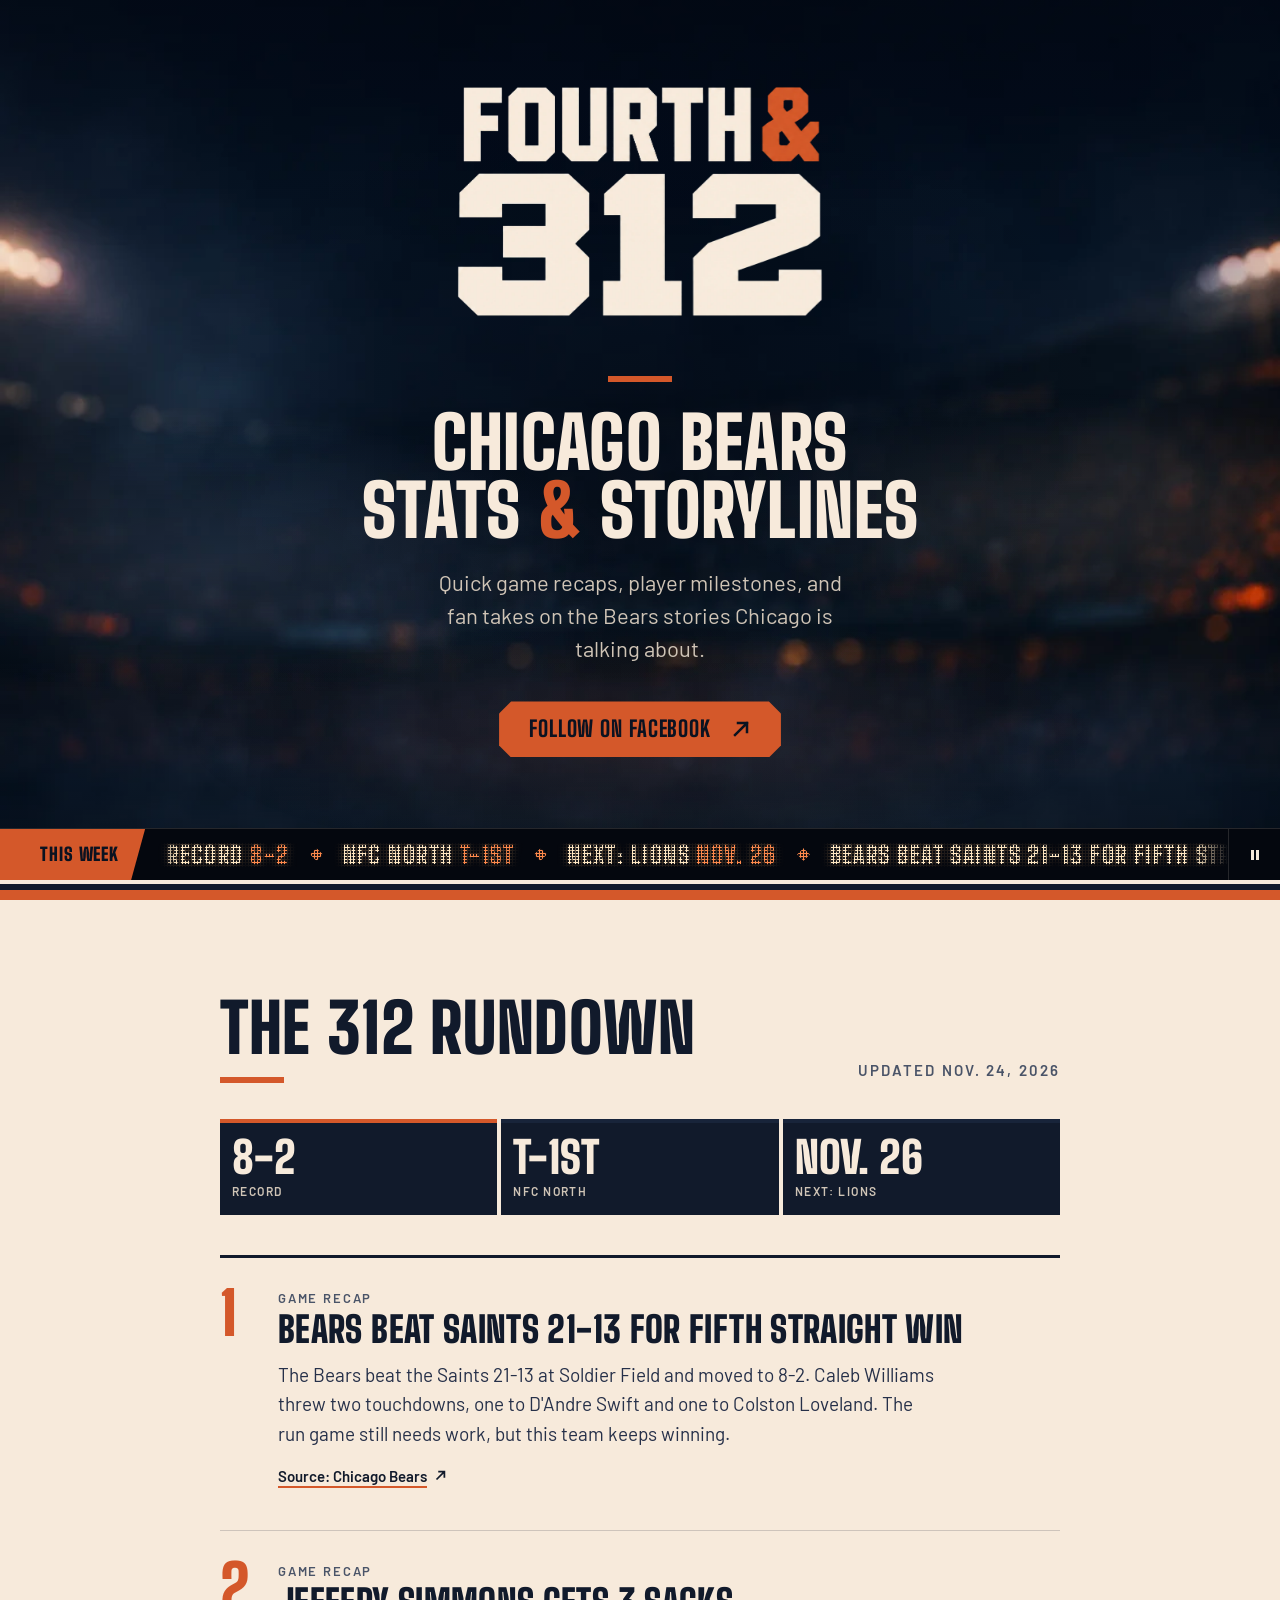
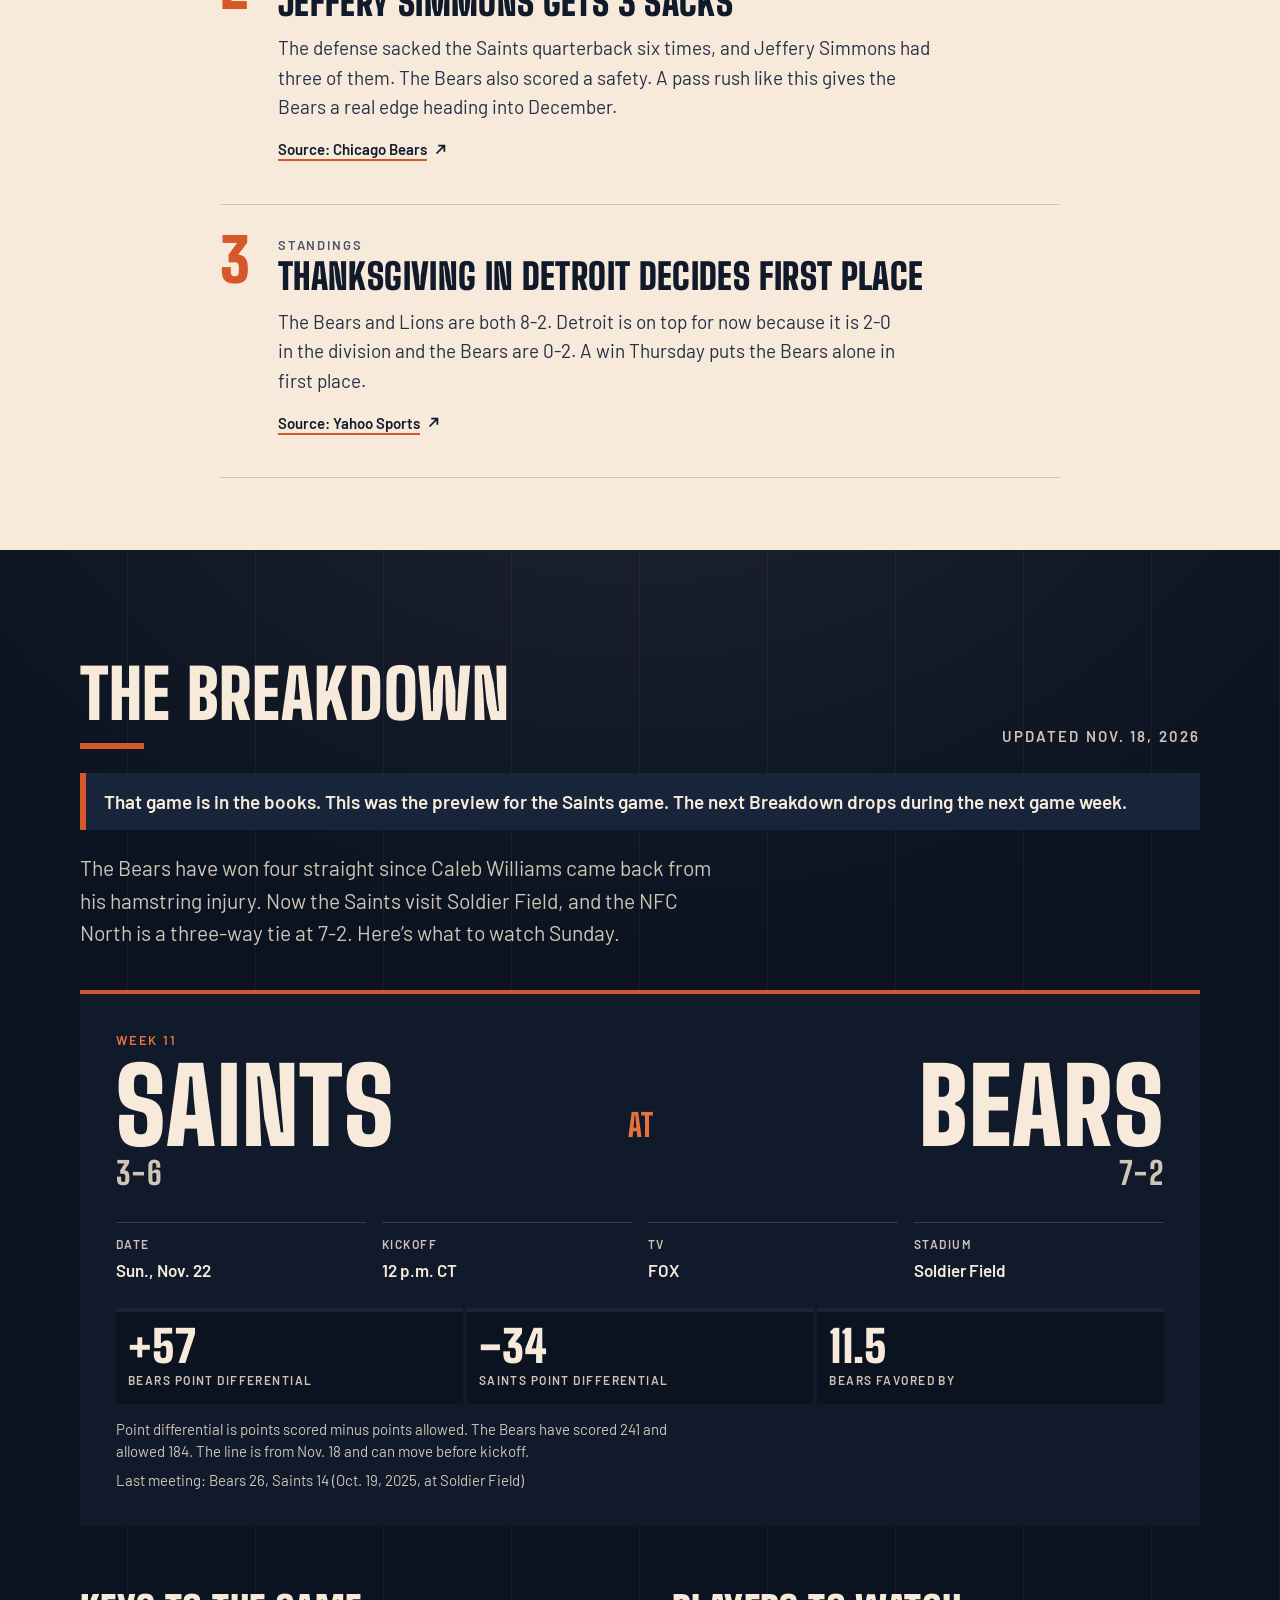
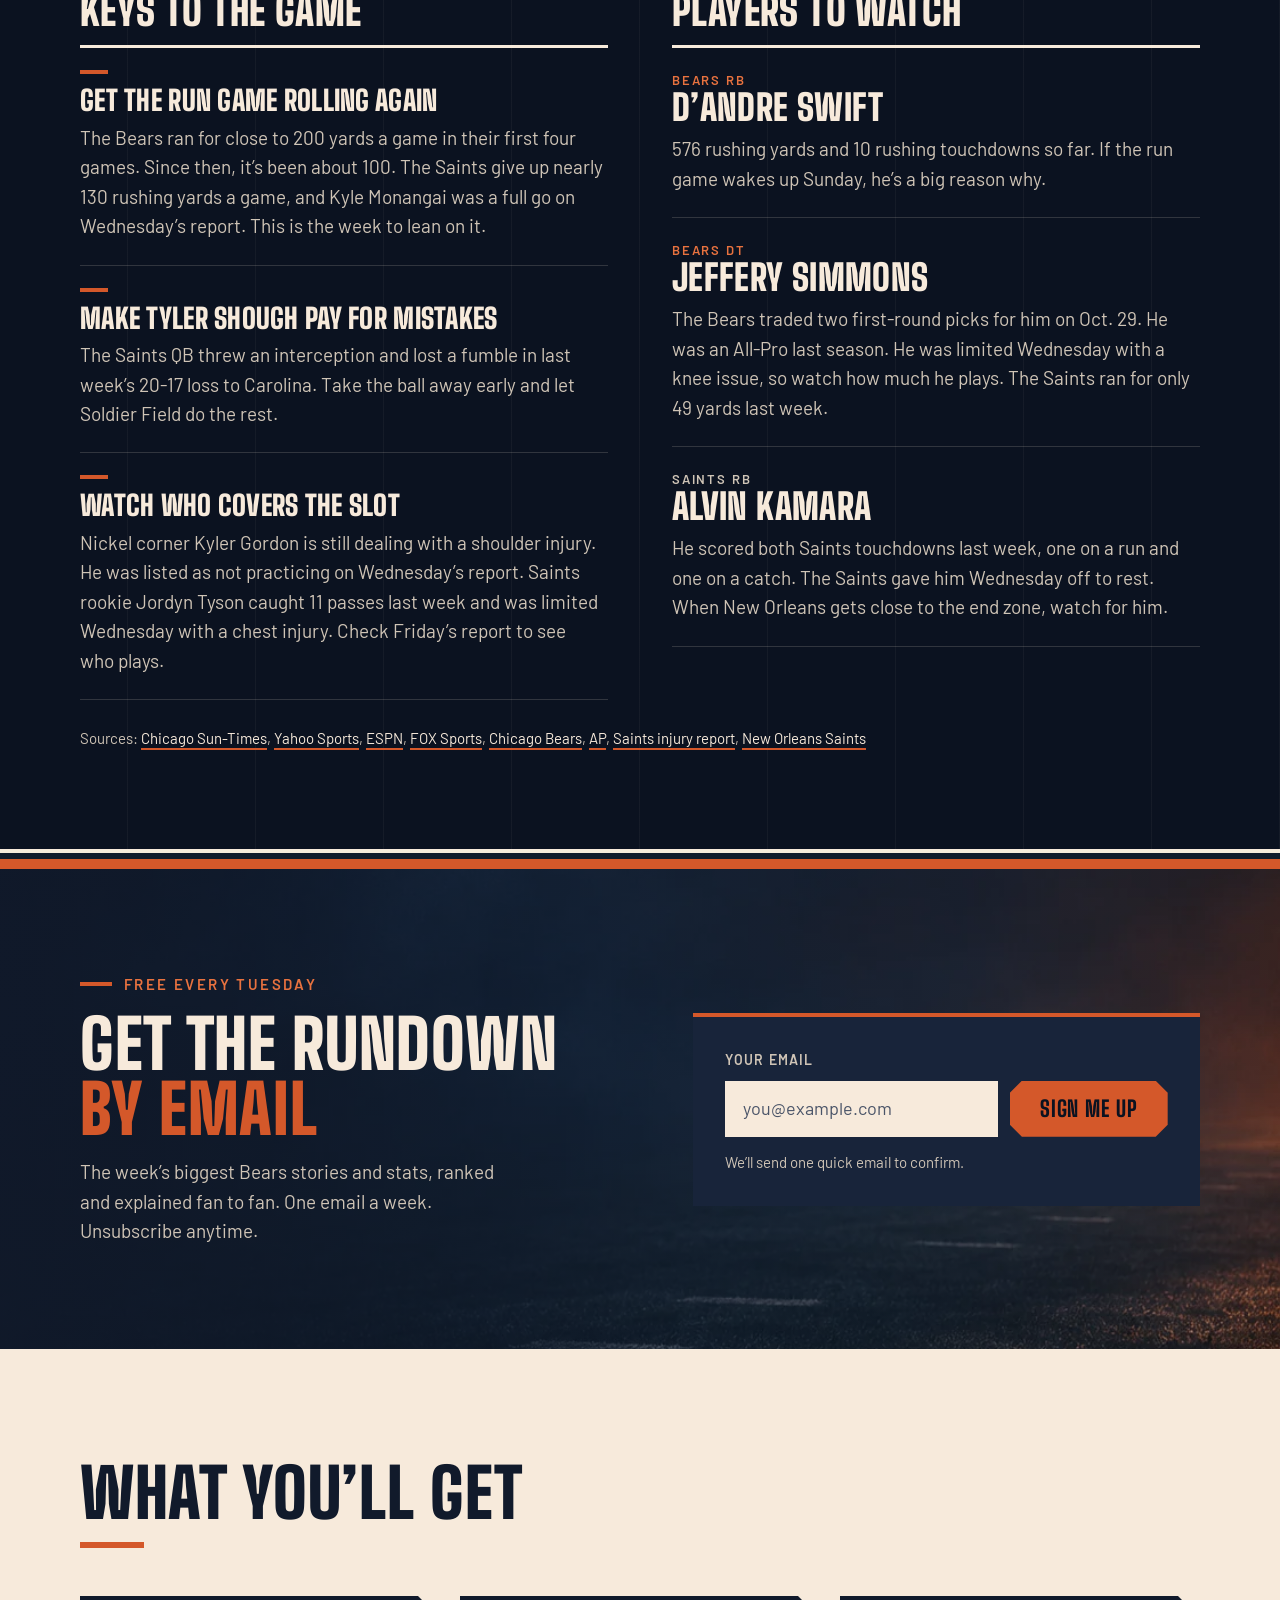
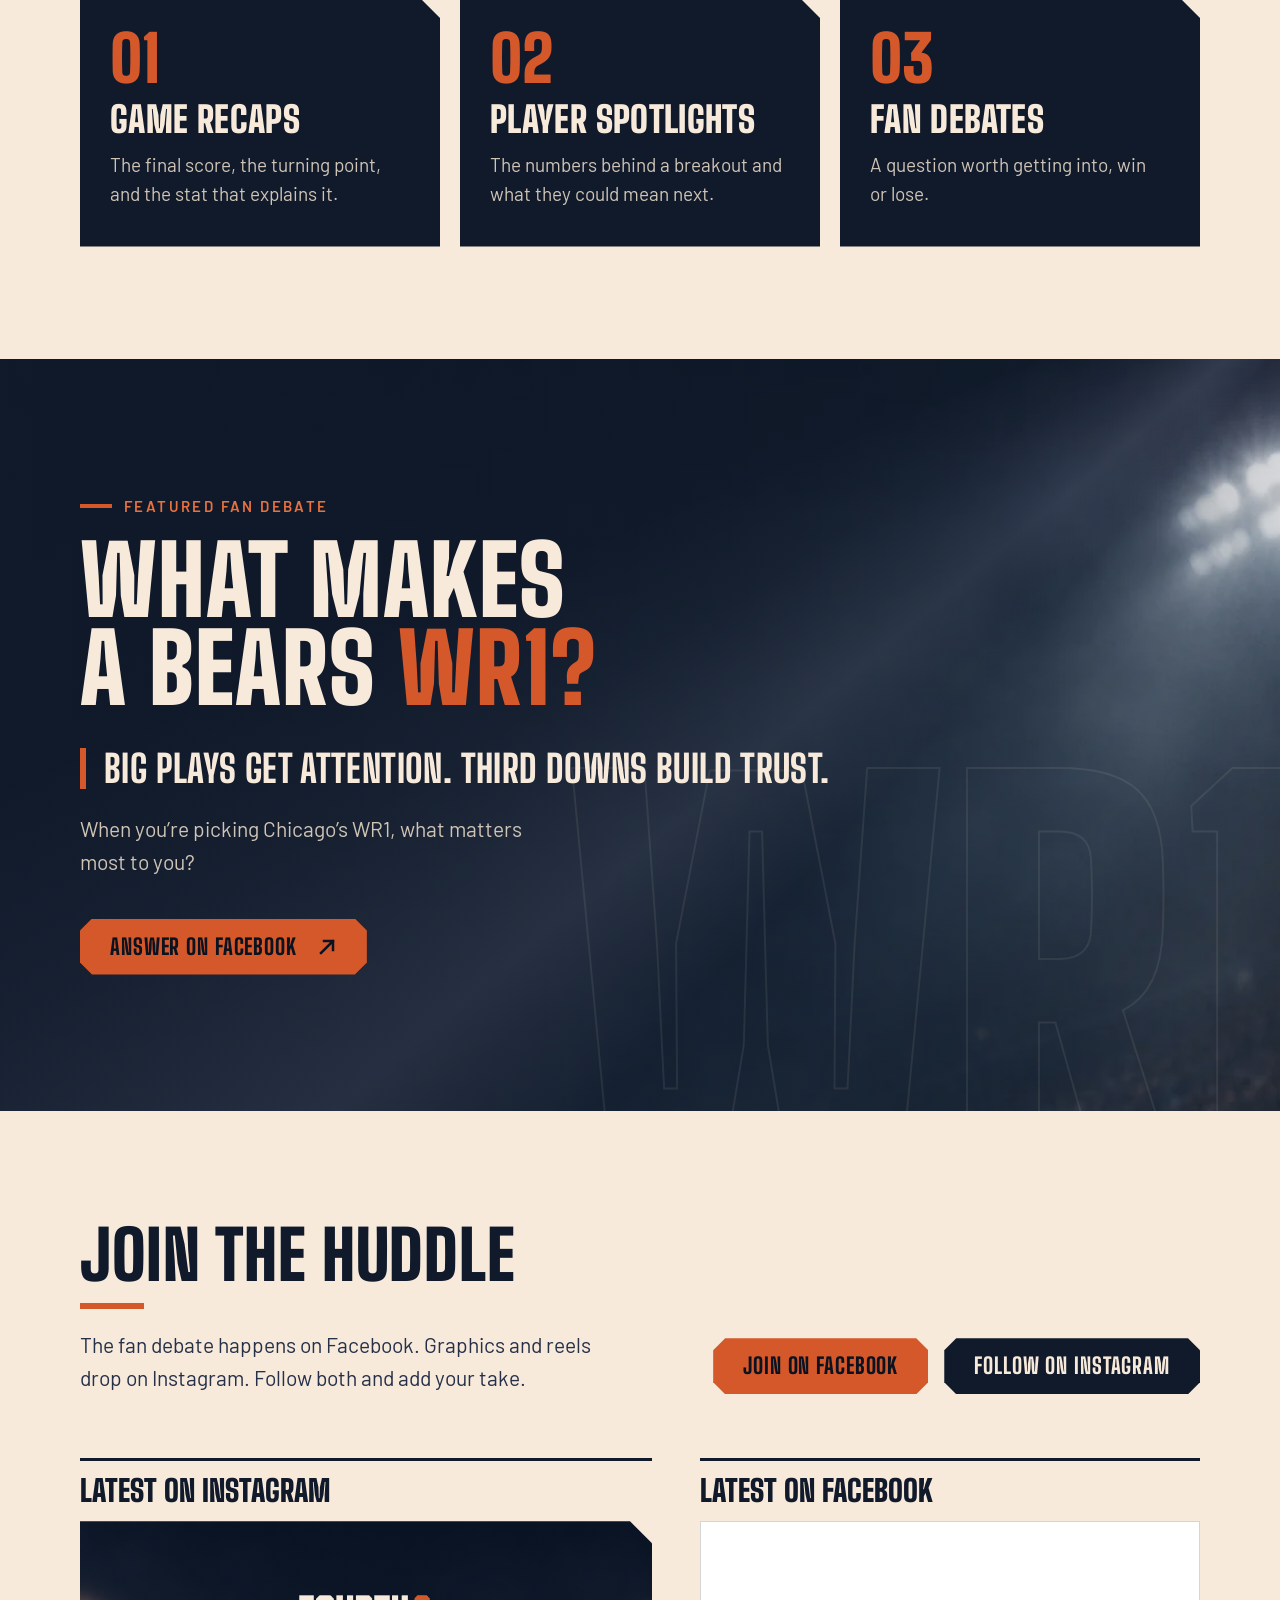
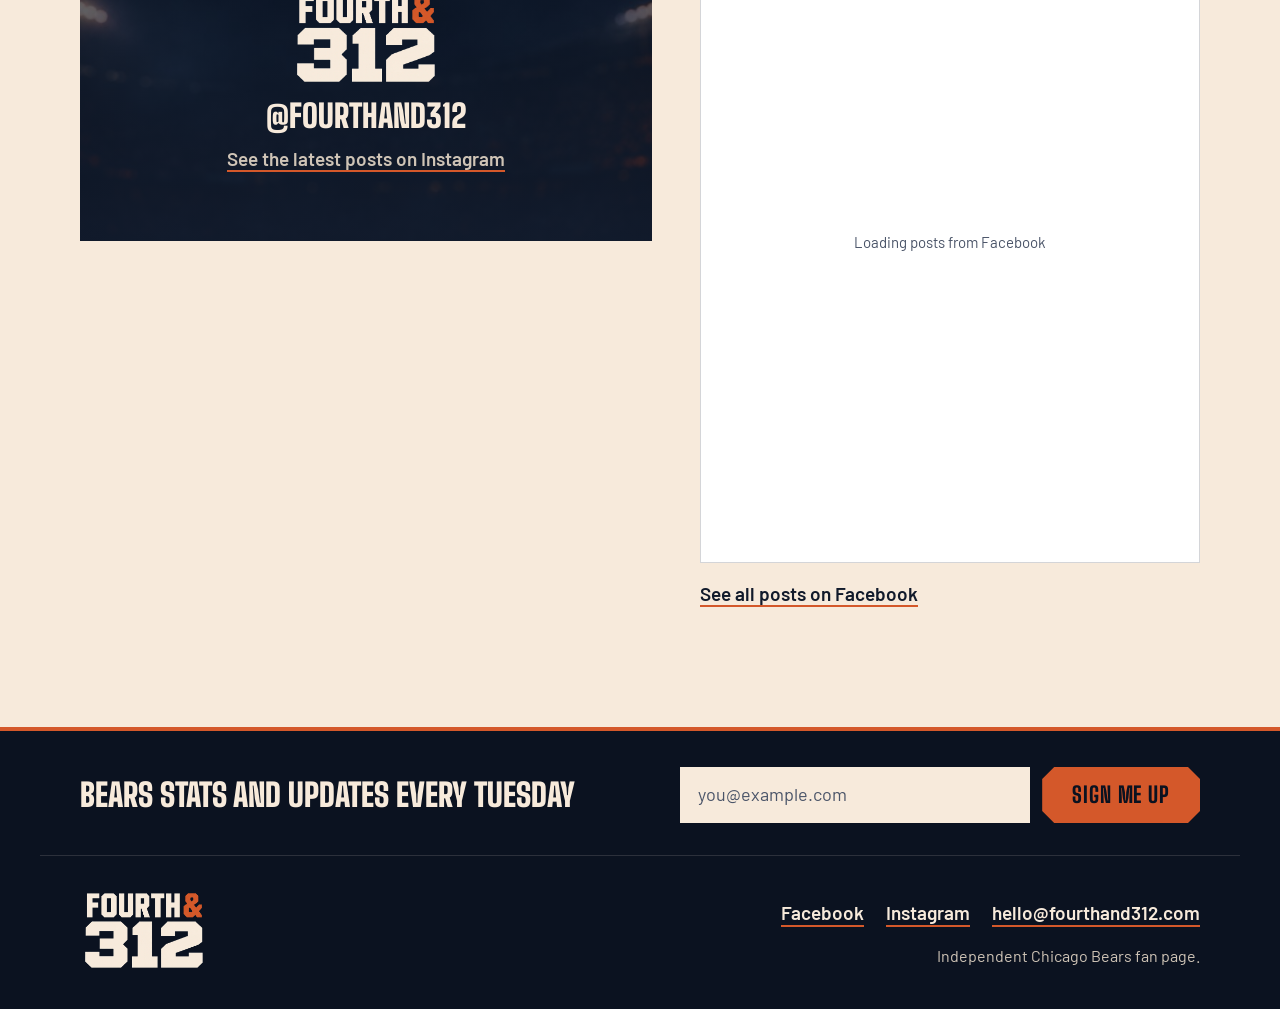
==== commit bd80da31: "Merge remote-tracking branch 'origin/main' into breakdown/2026-11-25" ====
--- a/site/index.html
+++ b/site/index.html
@@ -123,13 +123,112 @@
     </section>
     <!-- RUNDOWN:END -->
 
+    <!-- THE BREAKDOWN: weekly game preview, replaced each game week between these markers. Format and rules: BREAKDOWN.md -->
+    <!-- BREAKDOWN:START -->
+    <section class="breakdown" id="breakdown" aria-labelledby="breakdown-title" data-kickoff="2026-11-22T12:00:00-06:00">
+      <div class="wrap breakdown__inner">
+        <div class="breakdown__head">
+          <h2 id="breakdown-title" class="section-title">The Breakdown</h2>
+          <p class="breakdown__date">Updated <time datetime="2026-11-18">Nov. 18, 2026</time></p>
+        </div>
+        <p class="breakdown__status" hidden>That game is in the books. This was the preview for the Saints game. The next Breakdown drops during the next game week.</p>
+        <p class="breakdown__lede">The Bears have won four straight since Caleb Williams came back from his hamstring injury. Now the Saints visit Soldier Field, and the NFC North is a three-way tie at 7-2. Here’s what to watch Sunday.</p>
+
+        <div class="matchup">
+          <p class="matchup__week">Week 11</p>
+          <p class="matchup__teams">
+            <span class="matchup__team"><span class="matchup__name">Saints</span> <span class="matchup__record">3-6</span></span>
+            <span class="matchup__at">at</span>
+            <span class="matchup__team matchup__team--home"><span class="matchup__name">Bears</span> <span class="matchup__record">7-2</span></span>
+          </p>
+
+          <dl class="matchup__details">
+            <div><dt>Date</dt><dd><time datetime="2026-11-22">Sun., Nov. 22</time></dd></div>
+            <div><dt>Kickoff</dt><dd>12 p.m. CT</dd></div>
+            <div><dt>TV</dt><dd>FOX</dd></div>
+            <div><dt>Stadium</dt><dd>Soldier Field</dd></div>
+          </dl>
+
+          <ul class="matchup__stats" role="list" aria-label="By the numbers">
+            <li><span class="matchup__stat-label">Bears point differential</span><span class="matchup__stat-value">+57</span></li>
+            <li><span class="matchup__stat-label">Saints point differential</span><span class="matchup__stat-value">&minus;34</span></li>
+            <li><span class="matchup__stat-label">Bears favored by</span><span class="matchup__stat-value">11.5</span></li>
+          </ul>
+          <p class="matchup__fine">Point differential is points scored minus points allowed. The Bears have scored 241 and allowed 184. The line is from Nov. 18 and can move before kickoff.</p>
+          <p class="matchup__fine">Last meeting: Bears 26, Saints 14 (Oct. 19, 2025, at Soldier Field)</p>
+        </div>
+
+        <div class="breakdown__cols">
+          <div class="breakdown__block">
+            <h3 class="breakdown__subhead">Keys to the game</h3>
+            <ul class="keys" role="list">
+              <li class="key">
+                <h4 class="key__title">Get the run game rolling again</h4>
+                <p class="key__text">The Bears ran for close to 200 yards a game in their first four games. Since then, it’s been about 100. The Saints give up nearly 130 rushing yards a game, and Kyle Monangai was a full go on Wednesday’s report. This is the week to lean on it.</p>
+              </li>
+              <li class="key">
+                <h4 class="key__title">Make Tyler Shough pay for mistakes</h4>
+                <p class="key__text">The Saints QB threw an interception and lost a fumble in last week’s 20-17 loss to Carolina. Take the ball away early and let Soldier Field do the rest.</p>
+              </li>
+              <li class="key">
+                <h4 class="key__title">Watch who covers the slot</h4>
+                <p class="key__text">Nickel corner Kyler Gordon is still dealing with a shoulder injury. He was listed as not practicing on Wednesday’s report. Saints rookie Jordyn Tyson caught 11 passes last week and was limited Wednesday with a chest injury. Check Friday’s report to see who plays.</p>
+              </li>
+            </ul>
+          </div>
+
+          <div class="breakdown__block">
+            <h3 class="breakdown__subhead">Players to watch</h3>
+            <ul class="players" role="list">
+              <li class="player">
+                <p class="player__team">Bears RB</p>
+                <h4 class="player__name">D’Andre Swift</h4>
+                <p class="player__text">576 rushing yards and 10 rushing touchdowns so far. If the run game wakes up Sunday, he’s a big reason why.</p>
+              </li>
+              <li class="player">
+                <p class="player__team">Bears DT</p>
+                <h4 class="player__name">Jeffery Simmons</h4>
+                <p class="player__text">The Bears traded two first-round picks for him on Oct. 29. He was an All-Pro last season. He was limited Wednesday with a knee issue, so watch how much he plays. The Saints ran for only 49 yards last week.</p>
+              </li>
+              <li class="player player--opp">
+                <p class="player__team">Saints RB</p>
+                <h4 class="player__name">Alvin Kamara</h4>
+                <p class="player__text">He scored both Saints touchdowns last week, one on a run and one on a catch. The Saints gave him Wednesday off to rest. When New Orleans gets close to the end zone, watch for him.</p>
+              </li>
+            </ul>
+          </div>
+        </div>
+
+        <div class="breakdown__cta">
+          <p class="breakdown__ask">What’s your final score? Drop it on our Facebook page before kickoff.</p>
+          <a class="btn" href="https://www.facebook.com/profile.php?id=61596199782213" target="_blank" rel="noopener noreferrer">
+            Call it on Facebook<span class="sr-only"> (opens in a new tab)</span>
+            <svg class="btn__icon" viewBox="0 0 20 20" aria-hidden="true" focusable="false"><path d="M7 4h9v9M16 4 4 16" fill="none" stroke="currentColor" stroke-width="2.5" stroke-linecap="square"/></svg>
+          </a>
+        </div>
+
+        <p class="breakdown__sources">Sources:
+          <a href="https://chicago.suntimes.com/bears/2026/11/16/bears-ben-johnson-kyle-monangai-more-explosive-runs-after-bye-week-saints-nfl-coach-running-back" target="_blank" rel="noopener noreferrer">Chicago Sun-Times</a>,
+          <a href="https://sports.yahoo.com/articles/bears-vs-saints-injury-report-224439372.html" target="_blank" rel="noopener noreferrer">Yahoo Sports</a>,
+          <a href="https://www.espn.com/nfl/recap/_/gameId/401873055" target="_blank" rel="noopener noreferrer">ESPN</a>,
+          <a href="https://www.foxsports.com/nfl/week-11-new-orleans-saints-vs-chicago-bears-nov-22-2026-game-boxscore-11090" target="_blank" rel="noopener noreferrer">FOX Sports</a>,
+          <a href="https://www.chicagobears.com/news/chicago-bears-acquire-all-pro-dl-jeffery-simmons-via-trade-roster-moves" target="_blank" rel="noopener noreferrer">Chicago Bears</a>,
+          <a href="https://www.lanacion.com.ar/usa/johnson-and-bears-looking-to-improve-rushing-attack-during-bye-week-for-2nd-straight-year-nid12112026/" target="_blank" rel="noopener noreferrer">AP</a>,
+          <a href="https://www.neworleanssaints.com/news/injury-report-chicago-bears-vs-new-orleans-saints-2026-nfl-week-11-wednesday" target="_blank" rel="noopener noreferrer">Saints injury report</a>,
+          <a href="https://www.neworleanssaints.com/news/chicago-bears-2026-new-orleans-saints-opponent-profile" target="_blank" rel="noopener noreferrer">New Orleans Saints</a>
+          <span class="sr-only">(links open in a new tab)</span>
+        </p>
+      </div>
+    </section>
+    <!-- BREAKDOWN:END -->
+
     <!-- EMAIL SIGNUP -->
     <section class="signup" id="signup" aria-labelledby="signup-title">
       <div class="wrap signup__inner">
         <div class="signup__copy">
           <p class="eyebrow">Free every Tuesday</p>
           <h2 id="signup-title" class="signup__title">Get the Rundown <span class="accent">by email</span></h2>
-          <p class="signup__text">The week’s biggest Bears stories and stats, ranked and explained in plain English. One email a week. Unsubscribe anytime.</p>
+          <p class="signup__text">The week’s biggest Bears stories and stats, ranked and explained fan to fan. One email a week. Unsubscribe anytime.</p>
         </div>
         <div class="signup__form" id="signup-form">
           <!-- Posts to the Kit form. Kit sends a confirm email, then sends people to /thanks/. -->
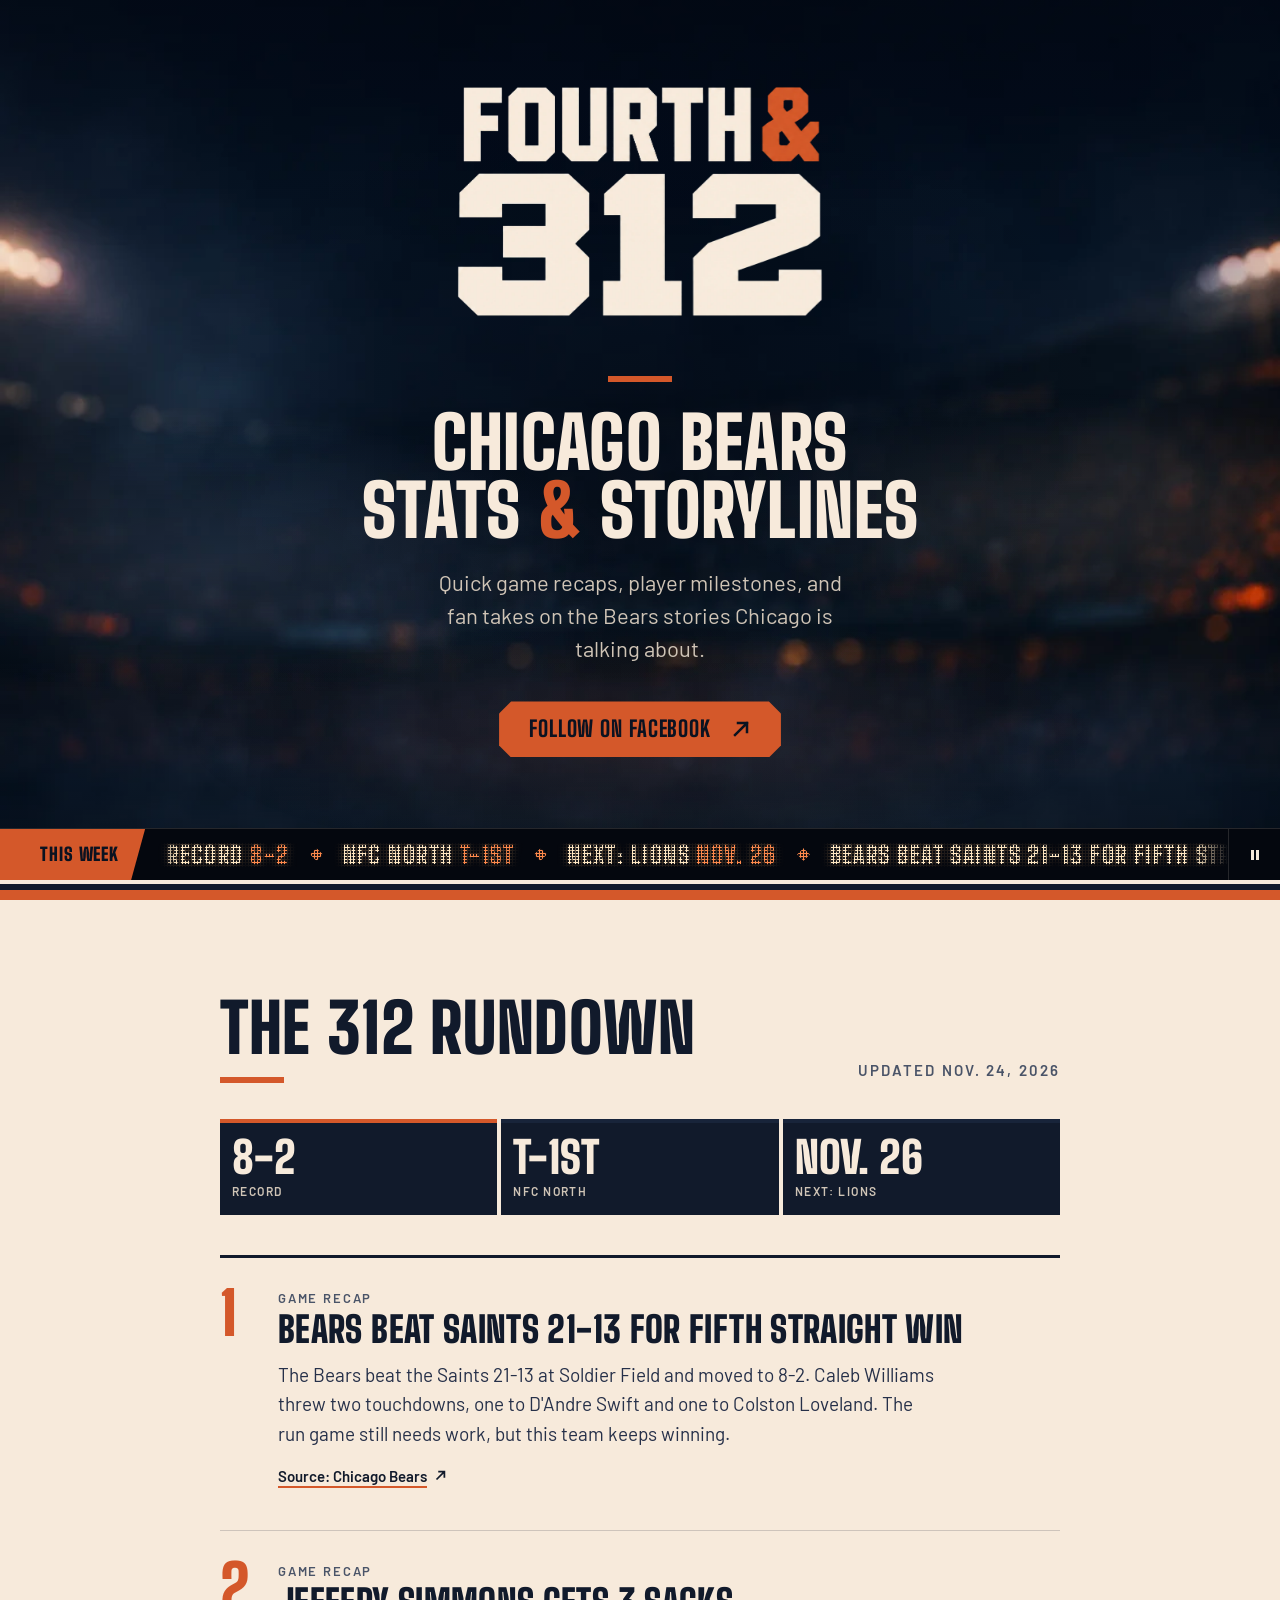
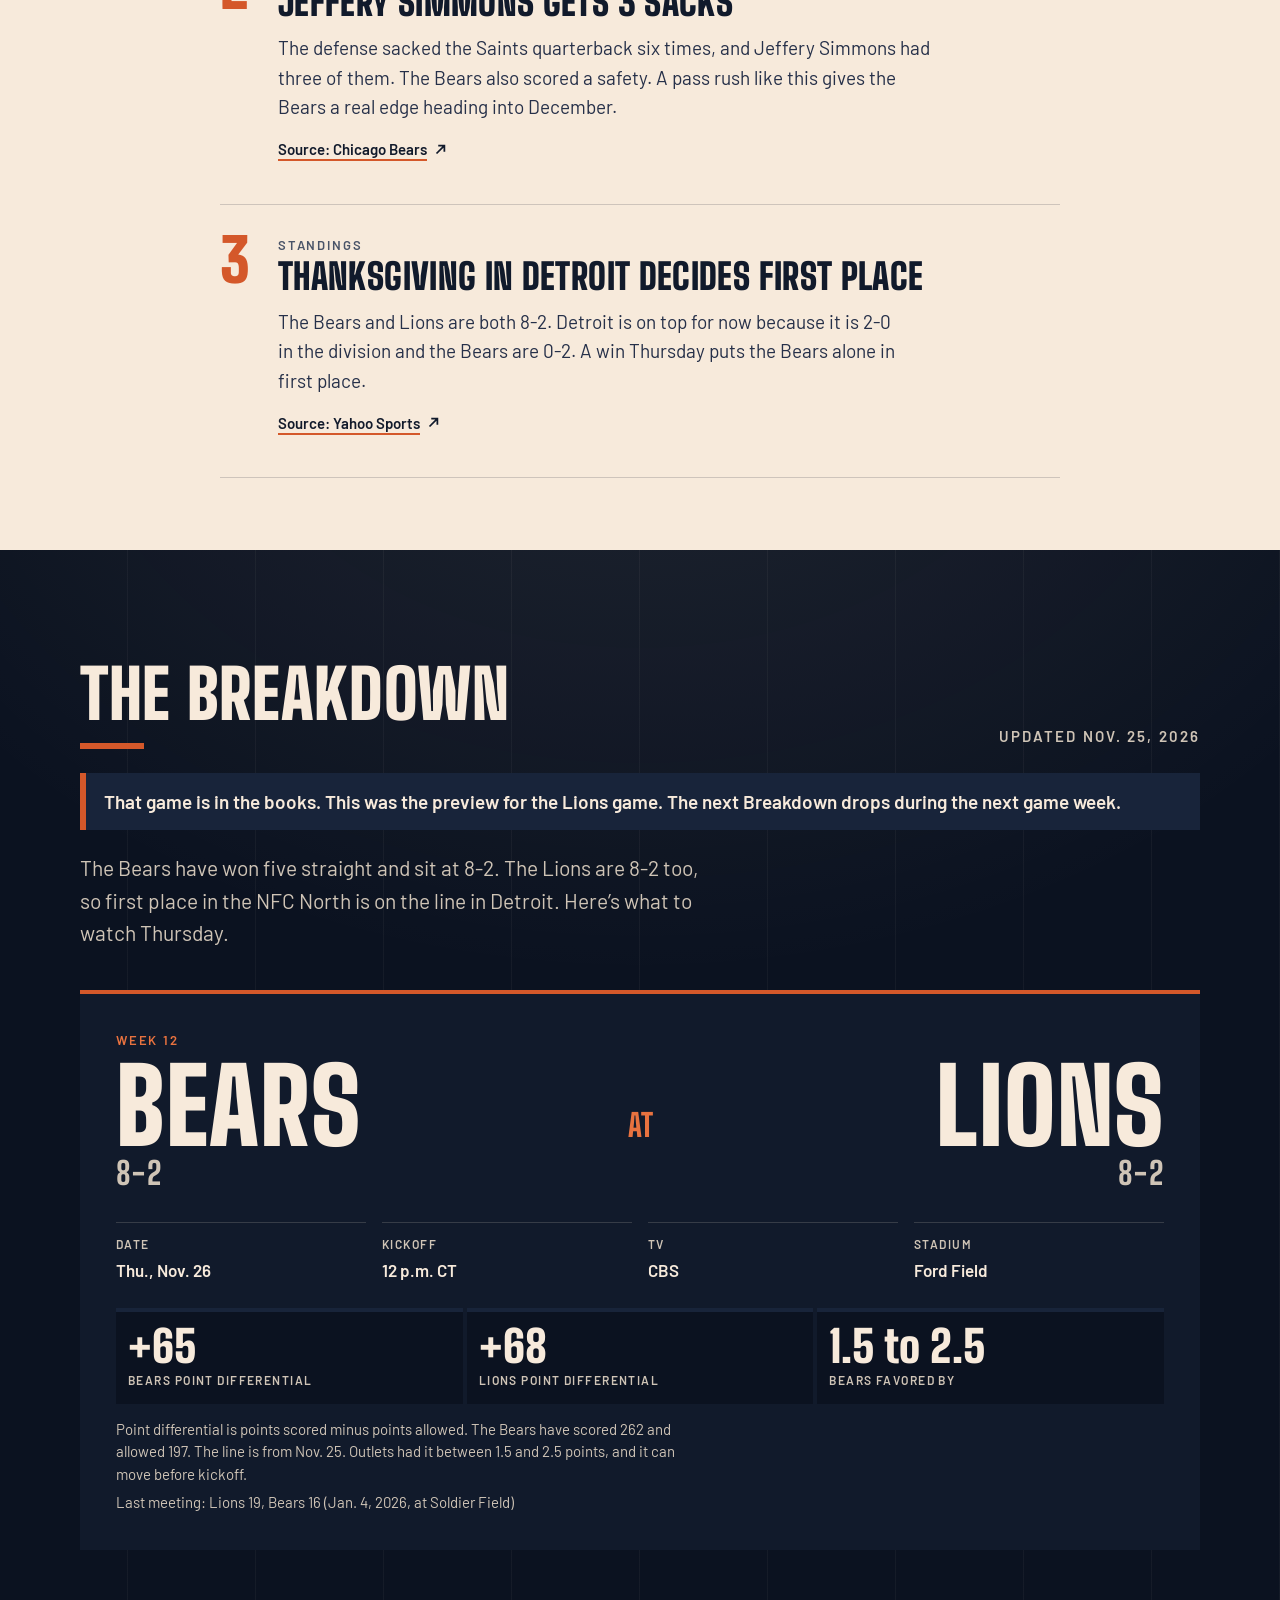
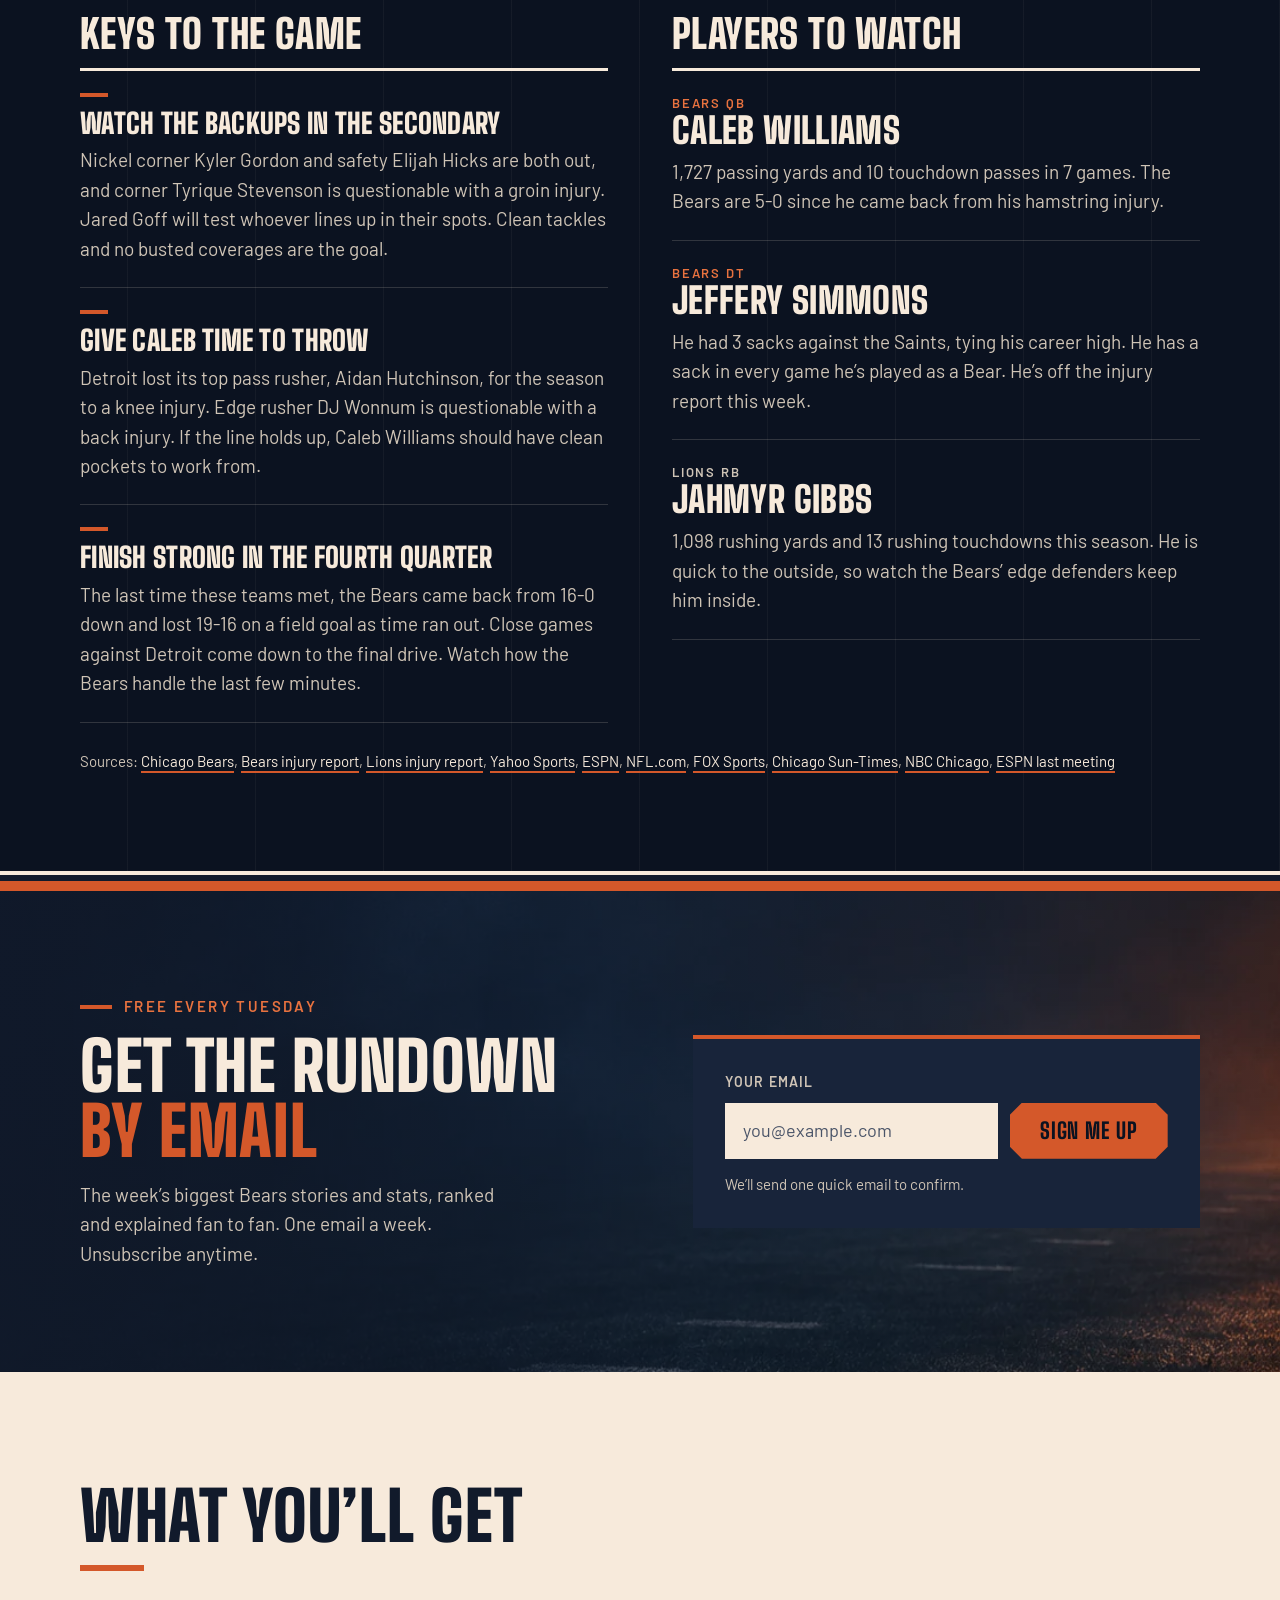
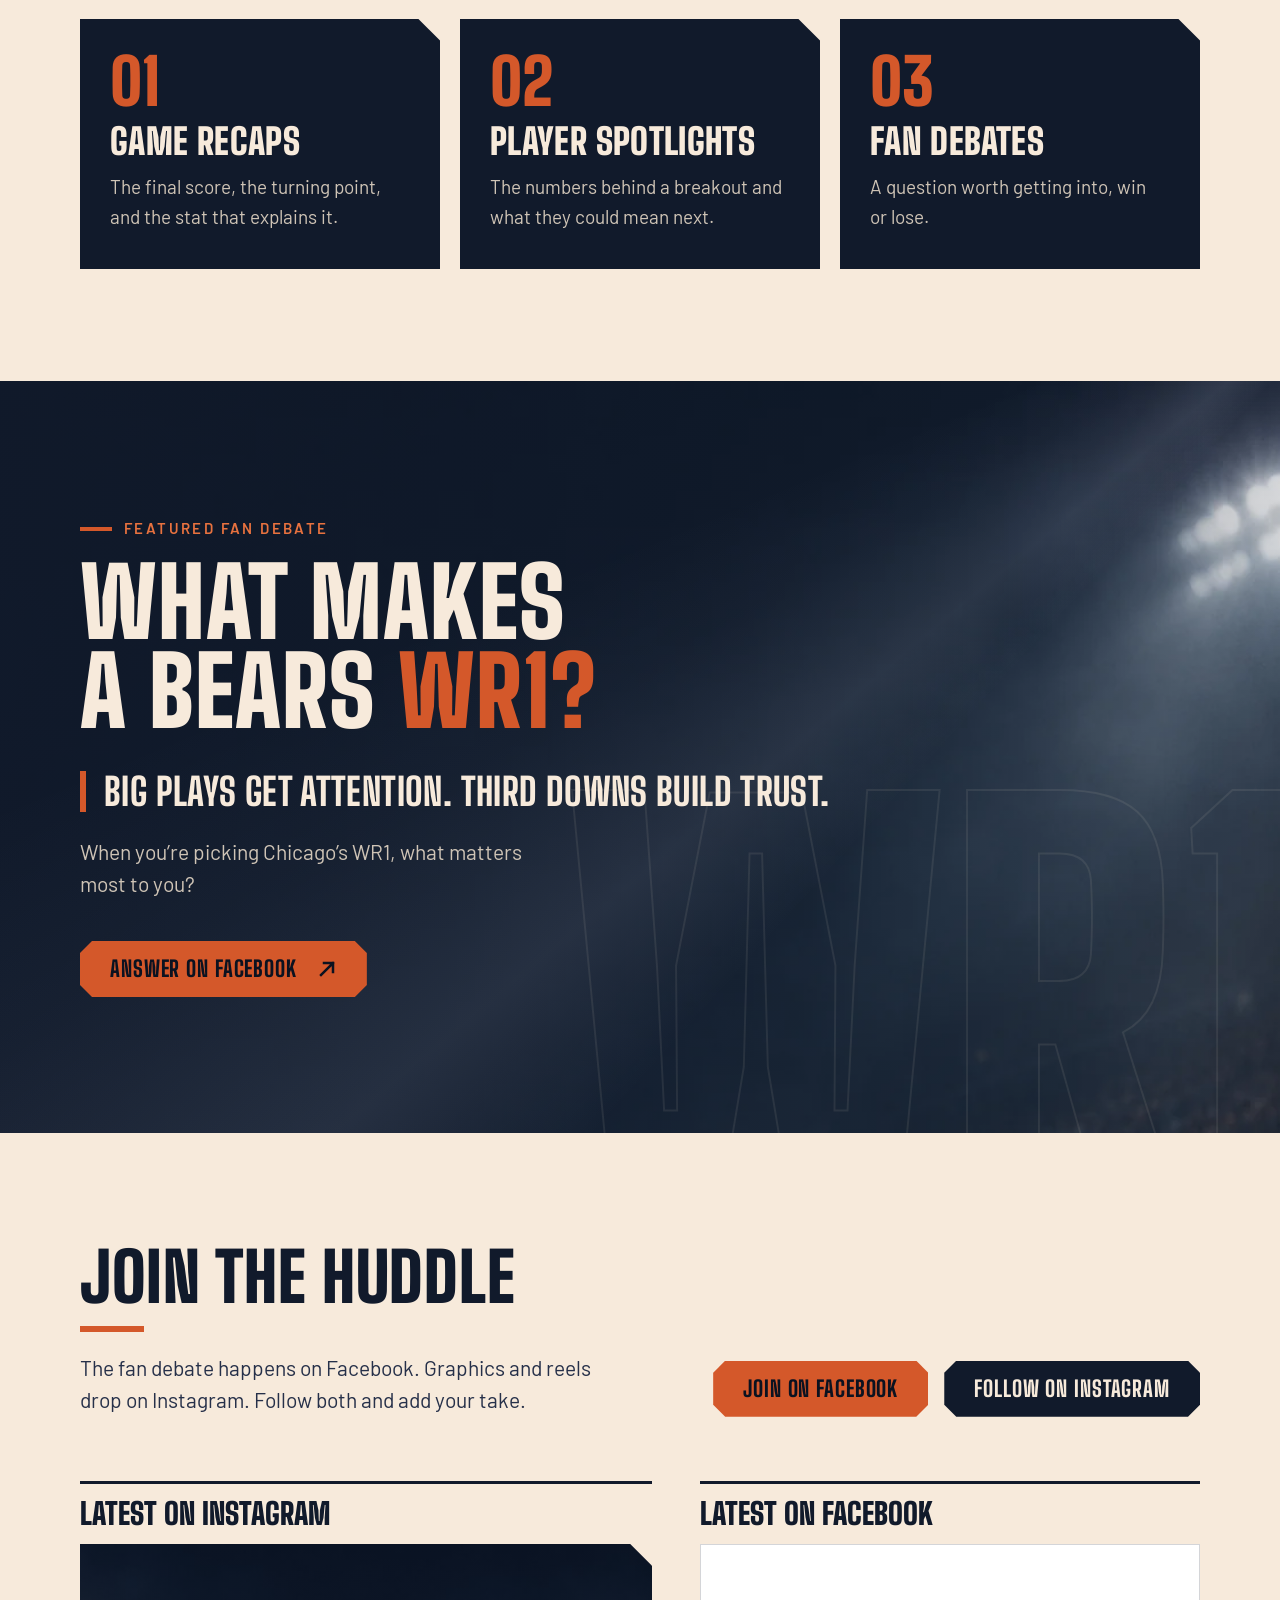
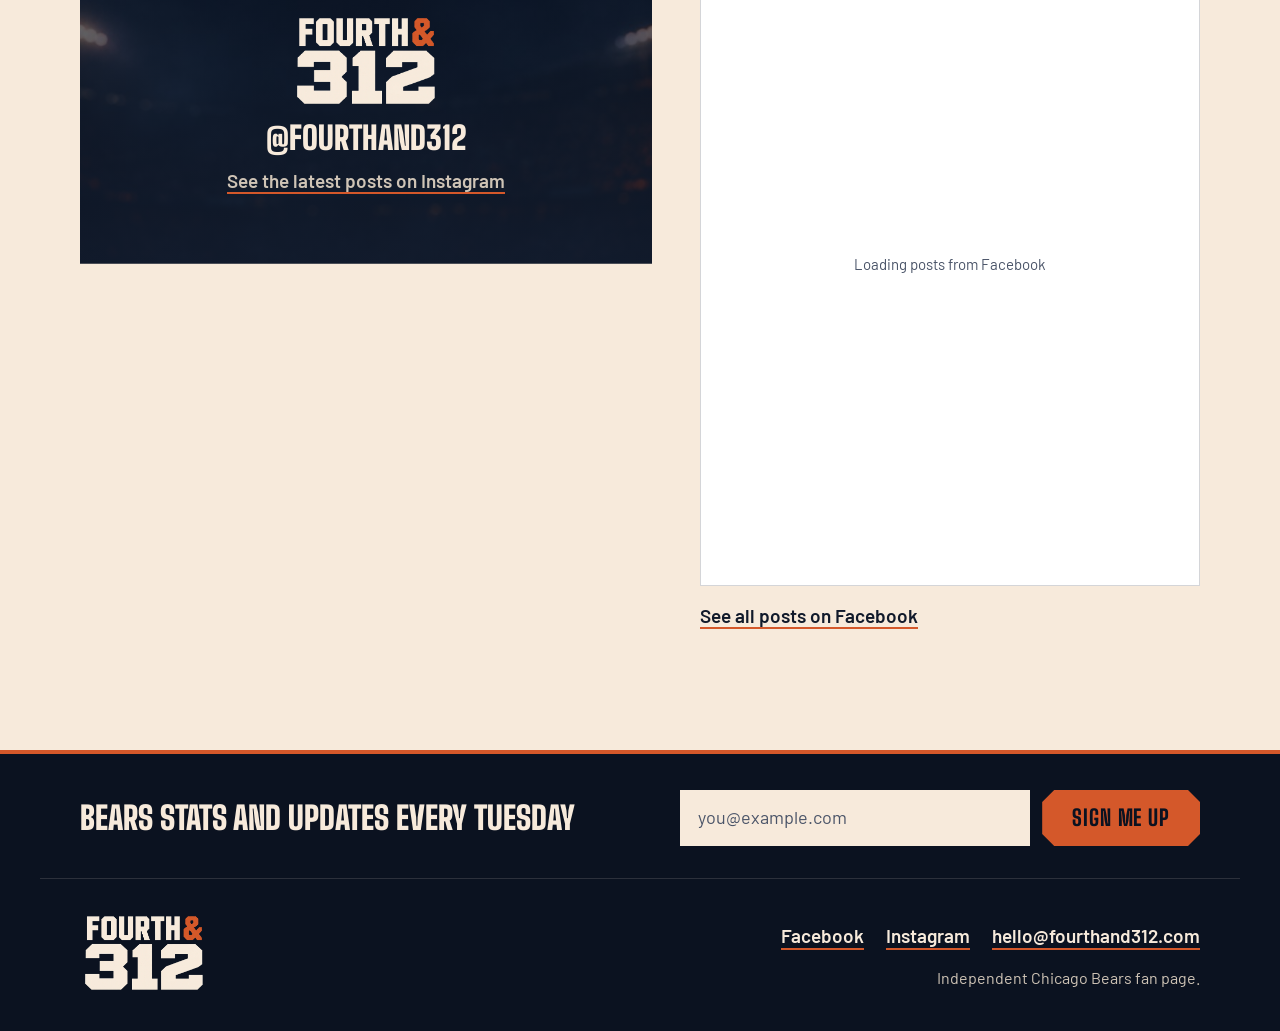
==== commit f8dbed03: "The Breakdown: Lions, Week 12 (Thanksgiving) Co-Authored-By: Claude Opus 5.5 <noreply@anthropic.com>" ====
--- a/site/index.html
+++ b/site/index.html
@@ -125,37 +125,37 @@
 
     <!-- THE BREAKDOWN: weekly game preview, replaced each game week between these markers. Format and rules: BREAKDOWN.md -->
     <!-- BREAKDOWN:START -->
-    <section class="breakdown" id="breakdown" aria-labelledby="breakdown-title" data-kickoff="2026-11-22T12:00:00-06:00">
+    <section class="breakdown" id="breakdown" aria-labelledby="breakdown-title" data-kickoff="2026-11-26T12:00:00-06:00">
       <div class="wrap breakdown__inner">
         <div class="breakdown__head">
           <h2 id="breakdown-title" class="section-title">The Breakdown</h2>
-          <p class="breakdown__date">Updated <time datetime="2026-11-18">Nov. 18, 2026</time></p>
-        </div>
-        <p class="breakdown__status" hidden>That game is in the books. This was the preview for the Saints game. The next Breakdown drops during the next game week.</p>
-        <p class="breakdown__lede">The Bears have won four straight since Caleb Williams came back from his hamstring injury. Now the Saints visit Soldier Field, and the NFC North is a three-way tie at 7-2. Here’s what to watch Sunday.</p>
+          <p class="breakdown__date">Updated <time datetime="2026-11-25">Nov. 25, 2026</time></p>
+        </div>
+        <p class="breakdown__status" hidden>That game is in the books. This was the preview for the Lions game. The next Breakdown drops during the next game week.</p>
+        <p class="breakdown__lede">The Bears have won five straight and sit at 8-2. The Lions are 8-2 too, so first place in the NFC North is on the line in Detroit. Here’s what to watch Thursday.</p>
 
         <div class="matchup">
-          <p class="matchup__week">Week 11</p>
+          <p class="matchup__week">Week 12</p>
           <p class="matchup__teams">
-            <span class="matchup__team"><span class="matchup__name">Saints</span> <span class="matchup__record">3-6</span></span>
+            <span class="matchup__team"><span class="matchup__name">Bears</span> <span class="matchup__record">8-2</span></span>
             <span class="matchup__at">at</span>
-            <span class="matchup__team matchup__team--home"><span class="matchup__name">Bears</span> <span class="matchup__record">7-2</span></span>
+            <span class="matchup__team matchup__team--home"><span class="matchup__name">Lions</span> <span class="matchup__record">8-2</span></span>
           </p>
 
           <dl class="matchup__details">
-            <div><dt>Date</dt><dd><time datetime="2026-11-22">Sun., Nov. 22</time></dd></div>
+            <div><dt>Date</dt><dd><time datetime="2026-11-26">Thu., Nov. 26</time></dd></div>
             <div><dt>Kickoff</dt><dd>12 p.m. CT</dd></div>
-            <div><dt>TV</dt><dd>FOX</dd></div>
-            <div><dt>Stadium</dt><dd>Soldier Field</dd></div>
+            <div><dt>TV</dt><dd>CBS</dd></div>
+            <div><dt>Stadium</dt><dd>Ford Field</dd></div>
           </dl>
 
           <ul class="matchup__stats" role="list" aria-label="By the numbers">
-            <li><span class="matchup__stat-label">Bears point differential</span><span class="matchup__stat-value">+57</span></li>
-            <li><span class="matchup__stat-label">Saints point differential</span><span class="matchup__stat-value">&minus;34</span></li>
-            <li><span class="matchup__stat-label">Bears favored by</span><span class="matchup__stat-value">11.5</span></li>
+            <li><span class="matchup__stat-label">Bears point differential</span><span class="matchup__stat-value">+65</span></li>
+            <li><span class="matchup__stat-label">Lions point differential</span><span class="matchup__stat-value">+68</span></li>
+            <li><span class="matchup__stat-label">Bears favored by</span><span class="matchup__stat-value">1.5 to 2.5</span></li>
           </ul>
-          <p class="matchup__fine">Point differential is points scored minus points allowed. The Bears have scored 241 and allowed 184. The line is from Nov. 18 and can move before kickoff.</p>
-          <p class="matchup__fine">Last meeting: Bears 26, Saints 14 (Oct. 19, 2025, at Soldier Field)</p>
+          <p class="matchup__fine">Point differential is points scored minus points allowed. The Bears have scored 262 and allowed 197. The line is from Nov. 25. Outlets had it between 1.5 and 2.5 points, and it can move before kickoff.</p>
+          <p class="matchup__fine">Last meeting: Lions 19, Bears 16 (Jan. 4, 2026, at Soldier Field)</p>
         </div>
 
         <div class="breakdown__cols">
@@ -163,16 +163,16 @@
             <h3 class="breakdown__subhead">Keys to the game</h3>
             <ul class="keys" role="list">
               <li class="key">
-                <h4 class="key__title">Get the run game rolling again</h4>
-                <p class="key__text">The Bears ran for close to 200 yards a game in their first four games. Since then, it’s been about 100. The Saints give up nearly 130 rushing yards a game, and Kyle Monangai was a full go on Wednesday’s report. This is the week to lean on it.</p>
+                <h4 class="key__title">Watch the backups in the secondary</h4>
+                <p class="key__text">Nickel corner Kyler Gordon and safety Elijah Hicks are both out, and corner Tyrique Stevenson is questionable with a groin injury. Jared Goff will test whoever lines up in their spots. Clean tackles and no busted coverages are the goal.</p>
               </li>
               <li class="key">
-                <h4 class="key__title">Make Tyler Shough pay for mistakes</h4>
-                <p class="key__text">The Saints QB threw an interception and lost a fumble in last week’s 20-17 loss to Carolina. Take the ball away early and let Soldier Field do the rest.</p>
+                <h4 class="key__title">Give Caleb time to throw</h4>
+                <p class="key__text">Detroit lost its top pass rusher, Aidan Hutchinson, for the season to a knee injury. Edge rusher DJ Wonnum is questionable with a back injury. If the line holds up, Caleb Williams should have clean pockets to work from.</p>
               </li>
               <li class="key">
-                <h4 class="key__title">Watch who covers the slot</h4>
-                <p class="key__text">Nickel corner Kyler Gordon is still dealing with a shoulder injury. He was listed as not practicing on Wednesday’s report. Saints rookie Jordyn Tyson caught 11 passes last week and was limited Wednesday with a chest injury. Check Friday’s report to see who plays.</p>
+                <h4 class="key__title">Finish strong in the fourth quarter</h4>
+                <p class="key__text">The last time these teams met, the Bears came back from 16-0 down and lost 19-16 on a field goal as time ran out. Close games against Detroit come down to the final drive. Watch how the Bears handle the last few minutes.</p>
               </li>
             </ul>
           </div>
@@ -181,19 +181,19 @@
             <h3 class="breakdown__subhead">Players to watch</h3>
             <ul class="players" role="list">
               <li class="player">
-                <p class="player__team">Bears RB</p>
-                <h4 class="player__name">D’Andre Swift</h4>
-                <p class="player__text">576 rushing yards and 10 rushing touchdowns so far. If the run game wakes up Sunday, he’s a big reason why.</p>
+                <p class="player__team">Bears QB</p>
+                <h4 class="player__name">Caleb Williams</h4>
+                <p class="player__text">1,727 passing yards and 10 touchdown passes in 7 games. The Bears are 5-0 since he came back from his hamstring injury.</p>
               </li>
               <li class="player">
                 <p class="player__team">Bears DT</p>
                 <h4 class="player__name">Jeffery Simmons</h4>
-                <p class="player__text">The Bears traded two first-round picks for him on Oct. 29. He was an All-Pro last season. He was limited Wednesday with a knee issue, so watch how much he plays. The Saints ran for only 49 yards last week.</p>
+                <p class="player__text">He had 3 sacks against the Saints, tying his career high. He has a sack in every game he’s played as a Bear. He’s off the injury report this week.</p>
               </li>
               <li class="player player--opp">
-                <p class="player__team">Saints RB</p>
-                <h4 class="player__name">Alvin Kamara</h4>
-                <p class="player__text">He scored both Saints touchdowns last week, one on a run and one on a catch. The Saints gave him Wednesday off to rest. When New Orleans gets close to the end zone, watch for him.</p>
+                <p class="player__team">Lions RB</p>
+                <h4 class="player__name">Jahmyr Gibbs</h4>
+                <p class="player__text">1,098 rushing yards and 13 rushing touchdowns this season. He is quick to the outside, so watch the Bears’ edge defenders keep him inside.</p>
               </li>
             </ul>
           </div>
@@ -208,14 +208,16 @@
         </div>
 
         <p class="breakdown__sources">Sources:
-          <a href="https://chicago.suntimes.com/bears/2026/11/16/bears-ben-johnson-kyle-monangai-more-explosive-runs-after-bye-week-saints-nfl-coach-running-back" target="_blank" rel="noopener noreferrer">Chicago Sun-Times</a>,
-          <a href="https://sports.yahoo.com/articles/bears-vs-saints-injury-report-224439372.html" target="_blank" rel="noopener noreferrer">Yahoo Sports</a>,
-          <a href="https://www.espn.com/nfl/recap/_/gameId/401873055" target="_blank" rel="noopener noreferrer">ESPN</a>,
+          <a href="https://www.chicagobears.com/news/how-to-watch-chicago-bears-detroit-lions-thanksgiving-day-2026-week-12-listen-stream-tv-radio-online-nfl" target="_blank" rel="noopener noreferrer">Chicago Bears</a>,
+          <a href="https://www.chicagobears.com/news/three-bears-players-ruled-out-of-thanksgiving-game-in-detroit-injury-update" target="_blank" rel="noopener noreferrer">Bears injury report</a>,
+          <a href="https://www.detroitlions.com/news/lions-vs-bears-injury-report-nov-25-wonnum-clark-laporta" target="_blank" rel="noopener noreferrer">Lions injury report</a>,
+          <a href="https://sports.yahoo.com/nfl/articles/bears-vs-lions-injury-report-215000540.html" target="_blank" rel="noopener noreferrer">Yahoo Sports</a>,
+          <a href="https://www.espn.com/nfl/story/_/id/50582822/thanksgiving-games-picks-schedule-fantasy-odds-2026" target="_blank" rel="noopener noreferrer">ESPN</a>,
+          <a href="https://www.nfl.com/news/2026-nfl-season-week-11-what-we-learned-from-sunday-s-games" target="_blank" rel="noopener noreferrer">NFL.com</a>,
           <a href="https://www.foxsports.com/nfl/week-11-new-orleans-saints-vs-chicago-bears-nov-22-2026-game-boxscore-11090" target="_blank" rel="noopener noreferrer">FOX Sports</a>,
-          <a href="https://www.chicagobears.com/news/chicago-bears-acquire-all-pro-dl-jeffery-simmons-via-trade-roster-moves" target="_blank" rel="noopener noreferrer">Chicago Bears</a>,
-          <a href="https://www.lanacion.com.ar/usa/johnson-and-bears-looking-to-improve-rushing-attack-during-bye-week-for-2nd-straight-year-nid12112026/" target="_blank" rel="noopener noreferrer">AP</a>,
-          <a href="https://www.neworleanssaints.com/news/injury-report-chicago-bears-vs-new-orleans-saints-2026-nfl-week-11-wednesday" target="_blank" rel="noopener noreferrer">Saints injury report</a>,
-          <a href="https://www.neworleanssaints.com/news/chicago-bears-2026-new-orleans-saints-opponent-profile" target="_blank" rel="noopener noreferrer">New Orleans Saints</a>
+          <a href="https://chicago.suntimes.com/bears/2026/11/25/bears-lions-thanksgiving-nfl-detroit-ford-field-chicago-caleb-williams-jared-goff-ben-johnson-dan-campbell-jahmyr-gibbs" target="_blank" rel="noopener noreferrer">Chicago Sun-Times</a>,
+          <a href="https://www.nbcchicago.com/chicago-sports-bears-sox-cubs-bulls-blackhawks/who-do-the-bears-play-on-thanksgiving-what-to-know-ahead-of-big-game/4018989/" target="_blank" rel="noopener noreferrer">NBC Chicago</a>,
+          <a href="https://www.espn.com/nfl/recap/_/gameId/401772965" target="_blank" rel="noopener noreferrer">ESPN last meeting</a>
           <span class="sr-only">(links open in a new tab)</span>
         </p>
       </div>
